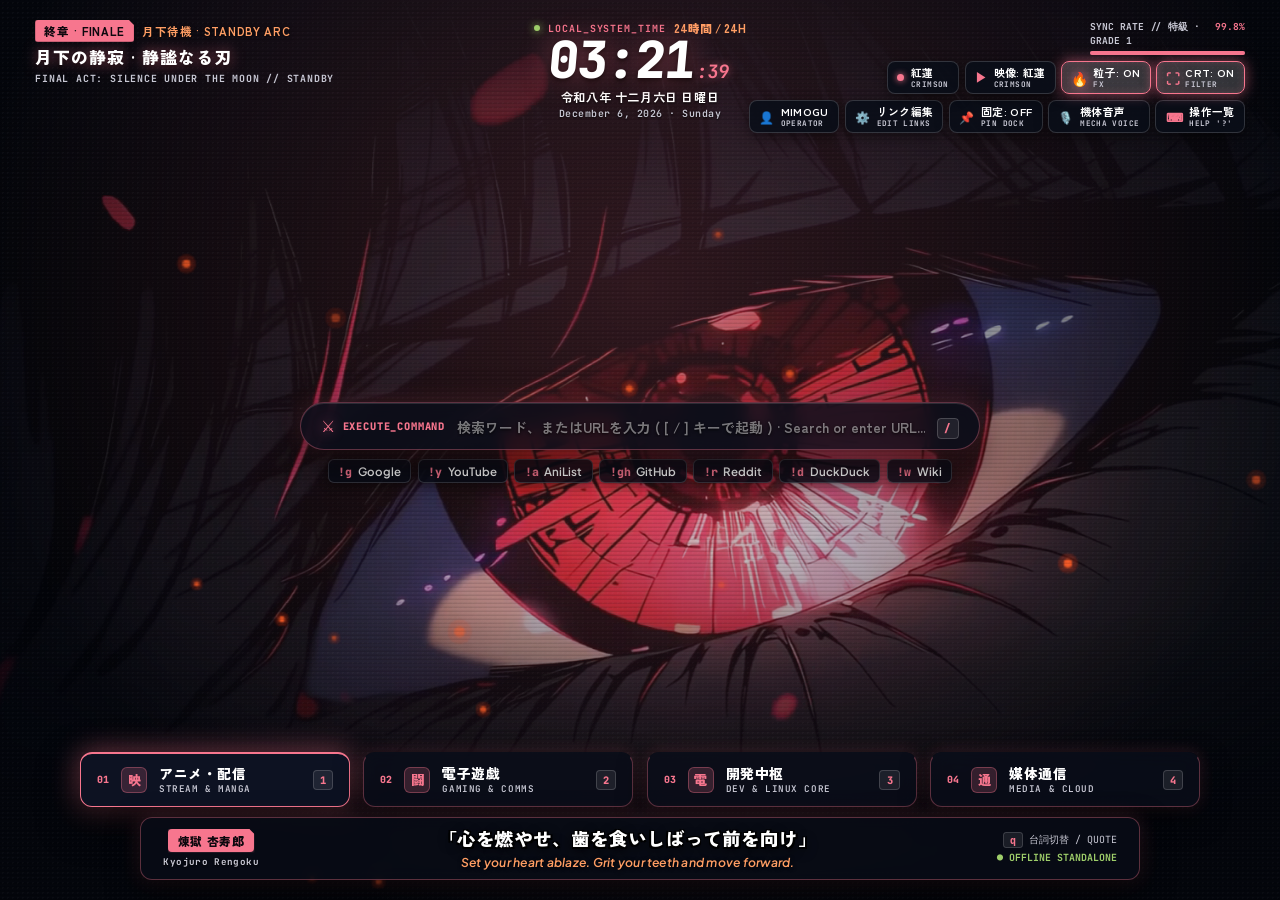
==== index.html @ 020bf92d "fixes and optimizations" ====
<!DOCTYPE html>
<html lang="ja">
<head>
  <meta charset="UTF-8" />
  <meta name="viewport" content="width=device-width, initial-scale=1.0" />
  <title>shinsekai</title>
  <meta name="description" content="新世界 · SHINSEKAI - Anime Cinematic OS Startup Page" />
  <link rel="icon" href="data:image/svg+xml,<svg xmlns='http://www.w3.org/2000/svg' viewBox='0 0 100 100'><text y='.9em' font-size='90'>⚔️</text></svg>" />
  <link rel="stylesheet" href="style.min.css?v=2.3" />
  <link rel="preconnect" href="https://fonts.googleapis.com">
  <link rel="preconnect" href="https://fonts.gstatic.com" crossorigin>
  <link rel="preconnect" href="https://www.google.com">
  <link rel="preconnect" href="https://icon.horse">
  <link rel="preload" as="style" href="https://fonts.googleapis.com/css2?family=JetBrains+Mono:wght@500;700&family=Plus+Jakarta+Sans:wght@600;800&family=Zen+Kaku+Gothic+New:wght@700;900&display=swap" onload="this.onload=null;this.rel='stylesheet'">
  <noscript><link rel="stylesheet" href="https://fonts.googleapis.com/css2?family=JetBrains+Mono:wght@500;700&family=Plus+Jakarta+Sans:wght@600;800&family=Zen+Kaku+Gothic+New:wght@700;900&display=swap"></noscript>
  <script src="theme-core.min.js?v=2.3"></script>
  <!-- Early Zero-Latency Theme & Profile Sync -->
  <script>
    (function() {
      try {
        document.title = 'shinsekai';
        var params = (typeof window !== 'undefined' && window.location) ? new URLSearchParams(window.location.search) : null;
        var t = (params && params.get('theme')) || localStorage.getItem('shinsekai-theme') || 'crimson';
        var s = (params && params.get('scene')) || localStorage.getItem('shinsekai-scene') || 'crimson';
        var tier = (params && params.get('tier')) || localStorage.getItem('shinsekai-tier') || 'mid';
        if (s === 'eyes' || s === 'rengoku' || s === 'sukuna') s = 'crimson';
        if (s === 'gojo') s = 'tokyonight';
        if (s === 'sasuke') s = 'catppuccin';
        document.documentElement.setAttribute('data-theme', t);
        document.documentElement.setAttribute('data-scene', s);
        document.documentElement.setAttribute('data-tier', tier);

        // Sync mobile browser chrome (address bar / task switcher) color to the active theme
        var THEME_BASE_COLORS = {
          tokyonight: '#0b0f19',
          crimson: '#0d080e',
          sakura: '#140d18',
          catppuccin: '#11111b',
          cyberpunk: '#040710',
          custom: '#080c14'
        };
        var metaThemeColor = document.querySelector('meta[name="theme-color"]');
        if (!metaThemeColor) {
          metaThemeColor = document.createElement('meta');
          metaThemeColor.setAttribute('name', 'theme-color');
          document.head.appendChild(metaThemeColor);
        }
        metaThemeColor.setAttribute('content', THEME_BASE_COLORS[t] || THEME_BASE_COLORS.crimson);

        if (t === 'custom' && window.SHINSEKAI_deriveThemeVars) {
          var c = (params && (params.get('color') || params.get('hex'))) || localStorage.getItem('shinsekai-custom-theme-color') || '#a6e3a1';
          var v = window.SHINSEKAI_deriveThemeVars(c);
          metaThemeColor.setAttribute('content', v.themeBase);
          var root = document.documentElement;
          root.style.setProperty('--theme-base', v.themeBase, 'important');
          root.style.setProperty('--accent', v.accent, 'important');
          root.style.setProperty('--accent-glow', v.accentGlow, 'important');
          root.style.setProperty('--accent-soft', v.accentSoft, 'important');
          root.style.setProperty('--accent-alt', v.accentAlt, 'important');
          root.style.setProperty('--accent-cyan', v.accentCyan, 'important');
          root.style.setProperty('--glass-bg', v.glassBg, 'important');
          root.style.setProperty('--glass-border', v.glassBorder, 'important');
          root.style.setProperty('--glass-border-hover', v.glassBorderHover, 'important');
          root.style.setProperty('--particle-color', v.particleColor, 'important');
          root.style.setProperty('--text-main', v.textMain, 'important');
          root.style.setProperty('--text-bright', v.textBright, 'important');
          root.style.setProperty('--text-muted', v.textMuted, 'important');

          var earlyStyle = document.createElement('style');
          earlyStyle.id = 'shinsekai-custom-theme-vars';
          earlyStyle.textContent = ':root[data-theme="custom"],html[data-theme="custom"],body[data-theme="custom"],[data-theme="custom"]{' +
            '--theme-base:' + v.themeBase + ' !important;' +
            '--accent:' + v.accent + ' !important;' +
            '--accent-glow:' + v.accentGlow + ' !important;' +
            '--accent-soft:' + v.accentSoft + ' !important;' +
            '--accent-alt:' + v.accentAlt + ' !important;' +
            '--accent-cyan:' + v.accentCyan + ' !important;' +
            '--glass-bg:' + v.glassBg + ' !important;' +
            '--glass-border:' + v.glassBorder + ' !important;' +
            '--glass-border-hover:' + v.glassBorderHover + ' !important;' +
            '--particle-color:' + v.particleColor + ' !important;' +
            '--text-main:' + v.textMain + ' !important;' +
            '--text-bright:' + v.textBright + ' !important;' +
            '--text-muted:' + v.textMuted + ' !important;' +
          '}';
          document.head.appendChild(earlyStyle);
        }

        document.addEventListener('DOMContentLoaded', function() {
          if (document.body) {
            document.body.setAttribute('data-theme', t);
            document.body.setAttribute('data-scene', s);
            document.body.setAttribute('data-tier', tier);
          }
        });

        // Early Operator Name Sync
        var u = (params && (params.get('user') || params.get('operator'))) || localStorage.getItem('shinsekai-operator-name') || 'MIMOGU';
        var h = localStorage.getItem('shinsekai-operator-honorific');
        if (h === null) h = '-SAMA';
        var formatted = (h && h !== 'none') ? (h.startsWith('-') || h.startsWith(' ') || h.startsWith('・') ? (u + h) : (u + '-' + h)) : u;
        window.__SHINSEKAI_OPERATOR__ = { name: u, honorific: h, formatted: formatted };
      } catch(e) {}
    })();
  </script>
</head>
<body class="booting" data-grain="on">

  <!-- 0. ANIME MECHA SYSTEM BOOT LOADER -->
  <div class="mecha-boot-overlay" id="boot-overlay" aria-hidden="true">
    <div class="boot-matrix-grid"></div>
    <div class="boot-scanner-laser"></div>
    <div class="boot-terminal-card">
      <div class="boot-card-header">
        <span class="boot-pill" id="boot-pill">SHINSEKAI_OS // SYSTEM_BOOT</span>
        <span class="boot-code">SYS.AUTH.OK</span>
      </div>
      <div class="boot-title-row">
        <span class="boot-kanji" id="boot-kanji">新世界 · 領域展開</span>
        <span class="boot-sub" id="boot-sub">SYNCHRONIZING QUANTUM COGNITIVE CORE</span>
      </div>
      <div class="boot-progress-deck">
        <div class="boot-bar-track">
          <div class="boot-bar-fill" id="boot-progress-bar"></div>
        </div>
        <div class="boot-meta-row">
          <span class="boot-log-text" id="boot-log">INIT_CORE: MIMOGU-SAMA AUTHENTICATED</span>
          <script>
            try {
              if (window.__SHINSEKAI_OPERATOR__ && window.__SHINSEKAI_OPERATOR__.formatted) {
                document.getElementById('boot-log').textContent = 'INIT_CORE: ' + window.__SHINSEKAI_OPERATOR__.formatted + ' AUTHENTICATED';
              }
            } catch(e) {}
          </script>
          <span class="boot-pct" id="boot-pct">0%</span>
        </div>
      </div>
    </div>
  </div>

  <!-- MECHA FEMALE ANDROID VOICE WELCOME ASSET -->
  <audio id="welcome-voice" src="assets/audio/welcome.mp3" preload="none"></audio>

  <!-- 1. CINEMATIC BACKGROUND LAYER (Live Video Loops & Static Artworks) -->
  <div class="video-stage">
    <video
      id="bg-video"
      class="bg-video"
      autoplay
      loop
      muted
      playsinline
      preload="metadata">
      <source id="video-source" type="video/mp4" />
    </video>
    <img
      id="bg-static"
      class="bg-static"
      alt="Static Wallpaper Backdrop"
      decoding="async"
      loading="eager"
    />
    <!-- Resolve the correct scene & wallpaper mode immediately on parse, before script.js runs -->
    <script>
    (function() {
      try {
        var validScenes = { crimson: 1, tokyonight: 1, sakura: 1, catppuccin: 1, cyberpunk: 1 };
        var stored = null, storedUltra = null, storedMode = null;
        try {
          stored = localStorage.getItem('shinsekai-scene');
          storedUltra = localStorage.getItem('shinsekai-ultra');
          storedMode = localStorage.getItem('shinsekai-wallpaper-mode');
        } catch (e) {}
        var params = new URLSearchParams(location.search);
        var scene = params.get('scene') || stored || 'crimson';
        var isUltra = (params && (params.get('ultra') === '1' || params.get('hd') === '1')) || (storedUltra === 'true');
        var mode = params.get('mode') || storedMode || 'live';
        // Resolve aliases used by the main engine
        var aliases = { eyes: 'crimson', gojo: 'tokyonight', sasuke: 'catppuccin', rengoku: 'crimson', sukuna: 'crimson' };
        scene = aliases[scene] || scene;
        if (mode === 'static') {
          document.body.setAttribute('data-wallpaper-mode', 'static');
          var customUrl = null, customThumb = null;
          try {
            customUrl = localStorage.getItem('shinsekai-custom-wallpaper-url');
            customThumb = localStorage.getItem('shinsekai-custom-wallpaper-thumb');
          } catch(e) {}
          var staticSrc = customUrl || customThumb || ('assets/previews/' + (validScenes[scene] ? scene : 'crimson') + '.png');
          var staticEl = document.getElementById('bg-static');
          if (staticEl) staticEl.src = staticSrc;
        } else if (validScenes[scene]) {
          document.body.setAttribute('data-wallpaper-mode', 'live');
          var basePath = isUltra ? 'assets/animated/' : 'assets/animated/720p/';
          document.getElementById('video-source').src = basePath + scene + '.mp4';
        }
        var storedParticles = null;
        try { storedParticles = localStorage.getItem('shinsekai-particles'); } catch(e) {}
        var partParam = params.get('particles');
        if (partParam === '0' || partParam === 'off' || partParam === 'false' || storedParticles === 'off') {
          document.body.setAttribute('data-particles', 'off');
        } else {
          document.body.setAttribute('data-particles', 'on');
        }
      } catch (e) {}
    })();
    </script>
    <div class="video-scrim"></div>
  </div>

  <!-- 2. ATMOSPHERIC PARTICLE CANVAS (Sakura Petals / Flame Embers / Electric Sparks) -->
  <canvas id="ambient-canvas" class="ambient-canvas"></canvas>

  <!-- 3. RETRO ANIME CRT SCANLINES & FILM GRAIN (Toggleable) -->
  <div class="crt-overlay" aria-hidden="true"></div>
  <div class="grain-overlay" aria-hidden="true"></div>

  <!-- 4. ANIME CINEMATIC VIEWPORT -->
  <div class="cinema-viewport">

    <!-- 4.1. TOP BAR: Anime Episode Card & Temporal Header -->
    <header class="anime-header">
      
      <!-- Left: Episode Title Card -->
      <div class="episode-titlecard">
        <div class="episode-stamp">
          <span class="ep-num" id="ep-tag">第廿四話 · EP.24</span>
          <span class="ep-arc" id="ep-arc">特別篇 · 領域決闘 · SPECIAL ARC</span>
        </div>
        <div class="ep-headings">
          <h1 class="ep-kanji-title" id="ep-title">黎明の咆哮 · 魂の境界</h1>
          <span class="ep-roman-sub" id="ep-sub">ACT XXIV: BORDER OF SOULS // SPECIAL GRADE</span>
        </div>
      </div>

      <!-- Center: High-Contrast Skewed Anime Chronometer (Click or press 'c' to toggle 24h / 12h) -->
      <div class="chronometer-box" id="chronometer-box" title="時間表示切替 (24h / 12h) / Click or press 'c' to toggle 24h / 12h">
        <div class="chrono-tag">
          <span class="pulse-core"></span>
          <span class="chrono-label">LOCAL_SYSTEM_TIME</span>
          <span class="chrono-ampm" id="chrono-ampm">24時間 / 24H</span>
        </div>
        <div class="chrono-digits">
          <span class="time-main" id="clock-main">00:00</span>
          <span class="time-sec" id="clock-sec">:00</span>
        </div>
        <div class="chrono-era-box">
          <div class="chrono-era" id="clock-era">令和八年 九月十五日 火曜日</div>
          <div class="chrono-era-en" id="clock-era-en">September 15, 2026 · Tuesday</div>
        </div>
      </div>

      <!-- Right: Mission HUD & Cyber Controls -->
      <div class="hud-controls-deck">
        
        <!-- Live Sync / Combat Power Meter -->
        <div class="combat-gauge-card">
          <div class="gauge-meta">
            <span class="gauge-label">SYNC RATE // 特級 · GRADE 1</span>
            <span class="gauge-val" id="sync-val">99.8%</span>
          </div>
          <div class="gauge-track">
            <div class="gauge-fill" id="gauge-fill"></div>
          </div>
        </div>

        <!-- System Quick Toolbar Deck -->
        <div class="quick-tools-deck">

          <!-- Tier 1: Visual & Environment Controls -->
          <div class="quick-tools-row tools-tier-visual">

            <!-- Theme Faction Dropdown -->
            <div class="dropdown-wrapper">
              <button class="tool-pill" id="theme-btn" title="テーマ・陣営切替 / Switch Theme (Hotkey: 't')">
                <span class="tool-dot" id="theme-color-dot" style="background: #f7768e;"></span>
                <div class="tool-label-stack">
                  <span class="tool-label-main" id="theme-label">紅蓮</span>
                  <span class="tool-label-sub" id="theme-label-sub">Crimson</span>
                </div>
              </button>
              <div class="anime-popover" id="theme-popover" role="dialog" aria-label="テーマ色彩調律 / Theme Spectrum Matrix">
                <!-- Theme Popover Header Bar -->
                <div class="pop-header-title-bar">
                  <span class="pop-header-tag">陣営色彩 // THEME FACTION</span>
                  <span class="pop-header-mode-status" id="theme-header-badge">OPTIMAL</span>
                </div>

                <!-- 5 Core Anime Factions -->
                <div class="pop-theme-list" role="group" aria-label="陣営プリセットテーマ / Preset Themes">
                  <button type="button" class="pop-item active" data-theme="crimson">
                    <span class="pop-dot" style="background: #f7768e;"></span>
                    <span class="pop-name">紅蓮 · 煉獄炎獄</span>
                    <span class="pop-rom">Crimson Flame</span>
                  </button>
                  <button type="button" class="pop-item" data-theme="tokyonight">
                    <span class="pop-dot" style="background: #7aa2f7;"></span>
                    <span class="pop-name">東京夜 · 無量空処</span>
                    <span class="pop-rom">TokyoNight</span>
                  </button>
                  <button type="button" class="pop-item" data-theme="sakura">
                    <span class="pop-dot" style="background: #f4b8e4;"></span>
                    <span class="pop-name">桜吹雪 · 侍刀一閃</span>
                    <span class="pop-rom">Sakura Ronin</span>
                  </button>
                  <button type="button" class="pop-item" data-theme="catppuccin">
                    <span class="pop-dot" style="background: #cba6f7;"></span>
                    <span class="pop-name">終末谷 · 宿命螺旋</span>
                    <span class="pop-rom">Catppuccin</span>
                  </button>
                  <button type="button" class="pop-item" data-theme="cyberpunk">
                    <span class="pop-dot" style="background: #00f0ff;"></span>
                    <span class="pop-name">電脳都市 · 超限界</span>
                    <span class="pop-rom">Cyberpunk Neon</span>
                  </button>
                </div>

                <!-- Custom Spectrum / Resonance Matrix -->
                <div class="theme-custom-divider" aria-hidden="true"></div>
                <div class="spectrum-deck" id="spectrum-tuner">
                  <!-- Spectrum Header Card / Switcher -->
                  <div class="spectrum-deck-header pop-item-custom" id="custom-theme-item" data-theme="custom" role="button" tabindex="0" title="カスタム調色を有効化 / Activate Custom Spectrum">
                    <span class="pop-dot spectrum-beacon" id="custom-theme-dot" style="background: #a6e3a1;"></span>
                    <div class="spectrum-header-text">
                      <div class="spectrum-title-line">
                        <span class="pop-name">調色中枢 · 霊力波</span>
                        <span class="spectrum-status-tag" id="spectrum-status-tag">STANDBY</span>
                      </div>
                      <span class="pop-rom spectrum-status-rom" id="spectrum-status-rom">RESONANCE MATRIX</span>
                    </div>
                    <div class="spectrum-hex-chip" id="spectrum-hex-chip" title="現在の色彩周波数 / Current Color">
                      <span class="spectrum-hex-prefix">#</span><span id="custom-theme-hex">A6E3A1</span>
                    </div>
                  </div>

                  <!-- Chakra Cores (10 Iconic Anime Resonance Swatches) -->
                  <div class="spectrum-block">
                    <div class="spectrum-sub-header">
                      <span class="spectrum-sub-title">霊力結晶 · CHAKRA CORES</span>
                      <span class="spectrum-core-label" id="spectrum-core-label">カスタム周波数</span>
                    </div>
                    <div class="spectrum-crystals-grid" id="spectrum-crystals-grid" role="group" aria-label="アニメ霊力結晶カラー / Anime Color Presets">
                      <button type="button" class="chakra-crystal" data-color="#fbbf24" data-key="thunder" data-kanji="雷光・神速" data-rom="Amber Gold" title="雷光・神速 (Amber Gold)" aria-label="雷光・神速 Amber Gold (#fbbf24)" style="--crystal-c: #fbbf24;"></button>
                      <button type="button" class="chakra-crystal" data-color="#10b981" data-key="wind" data-kanji="風神・翠緑" data-rom="Emerald Green" title="風神・翠緑 (Emerald Green)" aria-label="風神・翠緑 Emerald Green (#10b981)" style="--crystal-c: #10b981;"></button>
                      <button type="button" class="chakra-crystal" data-color="#06b6d4" data-key="water" data-kanji="碧羅・蒼波" data-rom="Ocean Cyan" title="碧羅・蒼波 (Ocean Cyan)" aria-label="碧羅・蒼波 Ocean Cyan (#06b6d4)" style="--crystal-c: #06b6d4;"></button>
                      <button type="button" class="chakra-crystal" data-color="#c084fc" data-key="void" data-kanji="虚式・紫電" data-rom="Lavender Purple" title="虚式・紫電 (Lavender Purple)" aria-label="虚式・紫電 Lavender Purple (#c084fc)" style="--crystal-c: #c084fc;"></button>
                      <button type="button" class="chakra-crystal" data-color="#ff3366" data-key="eva" data-kanji="真紅・終焉" data-rom="Crimson Red" title="真紅・終焉 (Crimson Red)" aria-label="真紅・終焉 Crimson Red (#ff3366)" style="--crystal-c: #ff3366;"></button>
                      <button type="button" class="chakra-crystal" data-color="#f43f5e" data-key="sakura" data-kanji="幽玄・紅桜" data-rom="Rose Pink" title="幽玄・紅桜 (Rose Pink)" aria-label="幽玄・紅桜 Rose Pink (#f43f5e)" style="--crystal-c: #f43f5e;"></button>
                      <button type="button" class="chakra-crystal" data-color="#fb923c" data-key="flame" data-kanji="日輪・業火" data-rom="Sunset Orange" title="日輪・業火 (Sunset Orange)" aria-label="日輪・業火 Sunset Orange (#fb923c)" style="--crystal-c: #fb923c;"></button>
                      <button type="button" class="chakra-crystal" data-color="#38bdf8" data-key="glacial" data-kanji="氷華・零度" data-rom="Sky Blue" title="氷華・零度 (Sky Blue)" aria-label="氷華・零度 Sky Blue (#38bdf8)" style="--crystal-c: #38bdf8;"></button>
                      <button type="button" class="chakra-crystal" data-color="#d946ef" data-key="venom" data-kanji="毒蝶・幻紫" data-rom="Magenta Purple" title="毒蝶・幻紫 (Magenta Purple)" aria-label="毒蝶・幻紫 Magenta Purple (#d946ef)" style="--crystal-c: #d946ef;"></button>
                      <button type="button" class="chakra-crystal" data-color="#e2e8f0" data-key="starlight" data-kanji="星骸・白金" data-rom="Platinum White" title="星骸・白金 (Platinum White)" aria-label="星骸・白金 Platinum White (#e2e8f0)" style="--crystal-c: #e2e8f0;"></button>
                    </div>
                  </div>

                  <!-- In-DOM Saturation & Value Matrix Pad -->
                  <div class="spectrum-block spectrum-sat-block">
                    <div class="spectrum-sub-header">
                      <span class="spectrum-sub-title">彩度・明度 · SATURATION &amp; VALUE</span>
                      <span class="spectrum-sat-val-badge" id="spectrum-sv-badge">S:30% V:89%</span>
                    </div>
                    <div class="spectrum-sat-pad" id="spectrum-sat-pad" role="region" aria-label="彩度明度マトリクス / Saturation and Value Matrix">
                      <div class="spectrum-sat-white"></div>
                      <div class="spectrum-sat-black"></div>
                      <div class="spectrum-sat-cursor" id="spectrum-sat-cursor"></div>
                    </div>
                  </div>

                  <!-- Mecha Frequency Hue Resonator -->
                  <div class="spectrum-block">
                    <div class="spectrum-sub-header">
                      <span class="spectrum-sub-title">周波数調律 · HUE RESONATOR</span>
                      <span class="spectrum-hue-badge" id="spectrum-hue-badge">120° FREQ</span>
                    </div>
                    <div class="spectrum-slider-wrapper">
                      <input type="range" min="0" max="360" value="120" class="spectrum-hue-slider" id="spectrum-hue-slider" aria-label="色彩周波数スライダー / Hue Resonator" />
                    </div>
                  </div>

                  <!-- Terminal Coordinate Input & Palette Eyedropper -->
                  <div class="spectrum-block spectrum-input-block">
                    <div class="spectrum-input-wrapper">
                      <span class="spectrum-input-prefix">#</span>
                      <input type="text" id="spectrum-hex-text-input" class="spectrum-hex-input" maxlength="6" placeholder="A6E3A1" spellcheck="false" autocomplete="off" aria-label="色彩HEXコード入力 / Hex Color Code" />
                      <button type="button" class="spectrum-sync-btn" id="spectrum-sync-btn" title="色彩周波数を適用 (Enter)">同期</button>
                    </div>
                    <button type="button" class="spectrum-eyedropper-btn" id="spectrum-eyedropper-btn" title="画面から色を取得 (OSスポイト) / Screen Eyedropper">
                      <span class="color-picker-icon">⌖</span>
                    </button>
                    <input type="color" id="custom-theme-color-input" value="#a6e3a1" class="custom-color-input-hidden" tabindex="-1" aria-hidden="true" />
                  </div>

                  <!-- RGB Numeric Channel Inputs -->
                  <div class="spectrum-block spectrum-rgb-block">
                    <div class="spectrum-rgb-wrapper">
                      <div class="spectrum-rgb-field">
                        <span class="spectrum-rgb-label">R</span>
                        <input type="number" id="spectrum-rgb-r" class="spectrum-rgb-input" min="0" max="255" value="166" aria-label="Red channel (0-255)" />
                      </div>
                      <div class="spectrum-rgb-field">
                        <span class="spectrum-rgb-label">G</span>
                        <input type="number" id="spectrum-rgb-g" class="spectrum-rgb-input" min="0" max="255" value="227" aria-label="Green channel (0-255)" />
                      </div>
                      <div class="spectrum-rgb-field">
                        <span class="spectrum-rgb-label">B</span>
                        <input type="number" id="spectrum-rgb-b" class="spectrum-rgb-input" min="0" max="255" value="161" aria-label="Blue channel (0-255)" />
                      </div>
                    </div>
                  </div>
                </div>
              </div>
            </div>

            <!-- Wallpaper Scene Dropdown (Live Video & Static Wallpapers) -->
            <div class="dropdown-wrapper">
              <button class="tool-pill" id="scene-btn" title="壁紙切替 / Switch Wallpaper (Hotkey: 's' / 'w')">
                <span class="tool-icon" id="scene-tool-icon">▶</span>
                <div class="tool-label-stack">
                  <span class="tool-label-main" id="scene-label">映像: 紅蓮</span>
                  <span class="tool-label-sub" id="scene-label-sub">Wallpaper</span>
                </div>
              </button>
              <div class="anime-popover" id="scene-popover">
                <!-- Popover Header Bar -->
                <div class="pop-header-title-bar">
                  <div class="pop-header-tag">SYS // WALLPAPER ARCHIVE</div>
                  <button type="button" class="pop-ultra-toggle" id="ultra-toggle-btn" title="解像度切替: 720p (軽量標準) / 1080p (最高画質 Ultra HD)">
                    <span class="ultra-dot"></span>
                    <span class="ultra-label" id="ultra-btn-label">720p</span>
                  </button>
                  <span class="pop-header-mode-status" id="pop-header-mode-status">LIVE VIDEO</span>
                </div>

                <!-- Segmented Control Bar: Presets (Live | Static) || Custom -->
                <div class="wallpaper-mode-switch" id="wallpaper-mode-switch" role="tablist" aria-label="Wallpaper categories">
                  <div class="mode-switch-group presets-group">
                    <button type="button" class="mode-tab active" data-category="live" id="mode-tab-live" role="tab" aria-selected="true" title="動的映像プリセット (Live Loops)">
                      <span class="mode-tab-icon">▶</span>
                      <span class="mode-tab-label">動的</span>
                      <span class="mode-tab-tag">LIVE</span>
                    </button>
                    <div class="mode-tab-divider" aria-hidden="true"></div>
                    <button type="button" class="mode-tab" data-category="static" id="mode-tab-static" role="tab" aria-selected="false" title="静止画アートプリセット (Static Artworks)">
                      <span class="mode-tab-icon">🖼</span>
                      <span class="mode-tab-label">静止画</span>
                      <span class="mode-tab-tag">STATIC</span>
                    </button>
                  </div>
                  <div class="mode-group-divider" aria-hidden="true"></div>
                  <div class="mode-switch-group custom-group">
                    <button type="button" class="mode-tab mode-tab-custom" data-category="custom" id="mode-tab-custom" role="tab" aria-selected="false" title="ユーザーカスタムライブラリ (Custom Library)">
                      <span class="mode-tab-icon">📁</span>
                      <span class="mode-tab-label">カスタム</span>
                      <span class="mode-tab-tag" id="custom-pill-count">0</span>
                    </button>
                  </div>
                </div>

                <!-- Category 1: Live Video Scenes (Presets) -->
                <div class="wallpaper-category-panel" id="panel-live">
                  <div class="pop-section-hdr">
                    <span class="pop-section-title">既定動的映像 · SYSTEM LIVE LOOPS</span>
                    <span class="pop-section-count" id="live-count-badge">5</span>
                  </div>
                  <button type="button" class="pop-restore-banner" id="restore-live-btn" style="display: none;" title="削除された初期動画を復元 / Restore Deleted Default Videos">
                    <span class="pop-restore-icon">↺</span>
                    <span>削除された初期動画を復元 / Restore Defaults</span>
                  </button>
                  <div class="wallpaper-list" id="list-live"></div>
                </div>

                <!-- Category 2: Static Artworks (Presets) -->
                <div class="wallpaper-category-panel" id="panel-static" style="display: none;">
                  <div class="pop-section-hdr">
                    <span class="pop-section-title">既定静止画 · SYSTEM STATIC ARTWORKS</span>
                    <span class="pop-section-count" id="static-count-badge">5</span>
                  </div>
                  <button type="button" class="pop-restore-banner" id="restore-static-btn" style="display: none;" title="削除された初期静止画を復元 / Restore Deleted Default Wallpapers">
                    <span class="pop-restore-icon">↺</span>
                    <span>削除された初期静止画を復元 / Restore Defaults</span>
                  </button>
                  <div class="wallpaper-list" id="list-static"></div>
                </div>

                <!-- Category 3: Custom Wallpapers (Uploaded Files & Web URLs) -->
                <div class="wallpaper-category-panel" id="panel-custom" style="display: none;">
                  <!-- Custom Quick Actions Bar -->
                  <div class="wallpaper-action-row" id="wallpaper-action-row">
                    <button type="button" class="pop-action-btn primary" id="upload-wallpaper-btn" title="動画・画像を追加 (Upload files)">
                      <span class="pop-action-icon">＋</span>
                      <span>ファイル追加</span>
                      <span class="pop-action-hint">MP4 · PNG · JPG · GIF</span>
                    </button>
                    <button type="button" class="pop-action-btn" id="url-wallpaper-btn" title="オンラインURLを追加 (Add Web URL)">
                      <span class="pop-action-icon">🔗</span>
                      <span>Web URL</span>
                    </button>
                    <button type="button" class="pop-action-btn pop-restore-btn" id="restore-defaults-btn" title="初期壁紙を復元 (Restore Default Wallpapers)" style="display: none;">
                      <span class="pop-action-icon">↺</span>
                      <span>初期復元</span>
                    </button>
                    <input type="file" id="wallpaper-file-input" accept="image/*,video/mp4,video/webm" multiple style="display: none;" />
                  </div>

                  <!-- Upload Limits & Formats Info Note -->
                  <div class="pop-upload-info-note">
                    <span class="note-icon">ℹ</span>
                    <span>最大35MB/ファイル · 動画 (MP4/WebM) · 静止画 (PNG/JPG/WebP/GIF) · IndexedDB保存</span>
                  </div>

                  <!-- Empty State Message -->
                  <div class="pop-empty-msg" id="custom-empty-msg" style="display: none;">
                    <div class="empty-icon" style="font-size: 1.4rem; margin-bottom: 4px;">📁</div>
                    <div class="empty-title" style="font-weight: 700; color: #ffffff;">カスタム壁紙がありません</div>
                    <div class="empty-desc" style="opacity: 0.6; font-size: 0.65rem; margin-top: 2px;">「＋ ファイル追加」から複数動画や画像を追加できます</div>
                  </div>

                  <!-- Subsection A: Custom Live Videos (Separated from Static!) -->
                  <div class="custom-subsection" id="custom-sub-live">
                    <div class="pop-section-hdr">
                      <span class="pop-section-title"><span class="hdr-icon">▶</span> カスタム動的映像 · CUSTOM VIDEOS</span>
                      <span class="pop-section-count" id="custom-live-count">0</span>
                    </div>
                    <div class="wallpaper-list" id="list-custom-live"></div>
                  </div>

                  <!-- Subsection B: Custom Static Images (Separated from Live!) -->
                  <div class="custom-subsection" id="custom-sub-static">
                    <div class="pop-section-hdr">
                      <span class="pop-section-title"><span class="hdr-icon">🖼</span> カスタム静止画 · CUSTOM IMAGES</span>
                      <span class="pop-section-count" id="custom-static-count">0</span>
                    </div>
                    <div class="wallpaper-list" id="list-custom-static"></div>
                  </div>

                  <!-- Subsection C: Custom Web URLs -->
                  <div class="custom-subsection" id="custom-sub-web">
                    <div class="pop-section-hdr">
                      <span class="pop-section-title"><span class="hdr-icon">🔗</span> オンラインリンク · WEB URLS</span>
                      <span class="pop-section-count" id="custom-web-count">0</span>
                    </div>
                    <div class="wallpaper-list" id="list-custom-web"></div>
                  </div>
                </div>
              </div>
            </div>

            <!-- Atmospheric Particles Toggle (Sakura / Embers / Sparks / Rain) -->
            <button class="tool-pill active" id="particles-toggle-btn" title="浮遊粒子・桜吹雪切替 / Atmospheric Particles (Hotkey: 'b')">
              <span class="tool-icon" id="particles-status-icon">🌸</span>
              <div class="tool-label-stack">
                <span class="tool-label-main" id="particles-status-text">粒子: ON</span>
                <span class="tool-label-sub">FX</span>
              </div>
            </button>

            <!-- Film Grain / CRT Effect Toggle -->
            <button class="tool-pill" id="grain-toggle-btn" title="CRT走査線・フィルム粒子切替 / CRT Filter (Hotkey: 'g')">
              <span class="tool-icon">⛶</span>
              <div class="tool-label-stack">
                <span class="tool-label-main" id="grain-status-text">CRT: ON</span>
                <span class="tool-label-sub">Filter</span>
              </div>
            </button>

          </div>

          <!-- Tier 2: Operator & Station Hub -->
          <div class="quick-tools-row tools-tier-station">

            <!-- Operator Profile Pill -->
            <button class="tool-pill" id="operator-btn" title="操縦士・ユーザー識別設定 / Operator Profile (Hotkey: 'u')">
              <span class="tool-icon">👤</span>
              <div class="tool-label-stack">
                <span class="tool-label-main" id="operator-pill-name">MIMOGU</span>
                <span class="tool-label-sub">OPERATOR</span>
              </div>
            </button>

            <!-- Pinned Links Editor Modal Trigger -->
            <button class="tool-pill" id="edit-links-btn" title="ピン留めリンク編集 / Edit Links (Hotkey: 'e')">
              <span class="tool-icon">⚙️</span>
              <div class="tool-label-stack">
                <span class="tool-label-main">リンク編集</span>
                <span class="tool-label-sub">Edit Links</span>
              </div>
            </button>

            <!-- Pin Dock Mode Toggle -->
            <button class="tool-pill" id="pin-dock-btn" title="リンク展開固定切替 / Pin Dock (Hotkey: 'p')">
              <span class="tool-icon">📌</span>
              <div class="tool-label-stack">
                <span class="tool-label-main" id="pin-status-text">固定: OFF</span>
                <span class="tool-label-sub" id="pin-status-sub">Pin Dock</span>
              </div>
            </button>

            <!-- Android AI Voice Replay Button -->
            <button class="tool-pill" id="voice-btn" title="機体音声再生 / Replay Voice Greeting (Hotkey: 'v')">
              <span class="tool-icon">🎙️</span>
              <div class="tool-label-stack">
                <span class="tool-label-main">機体音声</span>
                <span class="tool-label-sub">Mecha Voice</span>
              </div>
            </button>

            <!-- Keyboard Shortcuts Matrix Trigger -->
            <button class="tool-pill" id="shortcuts-btn" title="操作一覧・ショートカット / Keybindings Matrix (Hotkey: '?')">
              <span class="tool-icon">⌨</span>
              <div class="tool-label-stack">
                <span class="tool-label-main">操作一覧</span>
                <span class="tool-label-sub">Help '?'</span>
              </div>
            </button>

          </div>

        </div>
      </div>

    </header>

    <!-- 4.2. CENTER SECTION: Anime Command Slash Search Bar -->
    <section class="search-stage command-console-box">
      <div class="search-capsule" id="search-capsule">
        <div class="capsule-prompt">
          <span class="sword-icon">⚔</span>
          <span class="prompt-text">EXECUTE_COMMAND</span>
        </div>
        <input
          type="text"
          id="command-input"
          class="command-input"
          placeholder="検索ワード、またはURLを入力 ( [ / ] キーで起動 ) · Search or enter URL..."
          autocomplete="off"
          spellcheck="false"
        />
        <div class="search-actions">
          <kbd class="key-tag">/</kbd>
        </div>
      </div>

      <!-- Quick Bang Tags -->
      <div class="bangs-container">
        <button class="bang-chip" data-bang="!g"><span class="b-key">!g</span> Google</button>
        <button class="bang-chip" data-bang="!y"><span class="b-key">!y</span> YouTube</button>
        <button class="bang-chip" data-bang="!a"><span class="b-key">!a</span> AniList</button>
        <button class="bang-chip" data-bang="!gh"><span class="b-key">!gh</span> GitHub</button>
        <button class="bang-chip" data-bang="!r"><span class="b-key">!r</span> Reddit</button>
        <button class="bang-chip" data-bang="!d"><span class="b-key">!d</span> DuckDuck</button>
        <button class="bang-chip" data-bang="!w"><span class="b-key">!w</span> Wiki</button>
      </div>
    </section>

    <!-- 4.3. DYNAMIC ANIME BLADE LAUNCHER (Drawer System) -->
    <nav class="blade-launcher-container" id="blade-launcher">

      <!-- Category Tab Blades (Dynamically Managed from links.js & Local Config) -->
      <div class="launcher-tabs-bar" id="launcher-tabs-bar"></div>

      <!-- Expandable Hologram Grid Drawer -->
      <div class="hologram-drawer" id="hologram-drawer"></div>
    </nav>

    <!-- 4.4. CINEMATIC ANIME SUBTITLE & DIALOGUE SYSTEM (Bottom Bar) -->
    <footer class="anime-subtitles-bar" id="subtitles-bar" title="クリックでセリフ切替 / Click to cycle quote (Hotkey: 'q')">
      <div class="sub-speaker-box">
        <span class="sub-speaker-badge" id="sub-speaker">煉獄 杏寿郎</span>
        <span class="sub-speaker-en" id="sub-speaker-en">Kyojuro Rengoku</span>
      </div>
      <div class="sub-dialogue-content">
        <p class="sub-jp-line" id="sub-jp">「心を燃やせ、歯を食いしばって前を向け」</p>
        <p class="sub-en-line" id="sub-en">Set your heart ablaze. Grit your teeth and move forward.</p>
      </div>
      <div class="sub-controls-hint">
        <span class="hint-cycle"><kbd>q</kbd> 台詞切替 / QUOTE</span>
        <span class="hint-offline">● OFFLINE STANDALONE</span>
      </div>
    </footer>
  </div>

  <!-- 5. ANIME LINK EDITOR MODAL -->
  <div class="link-editor-backdrop" id="link-editor-modal" aria-hidden="true">
    <div class="link-editor-dialog">
      
      <div class="editor-header">
        <div class="editor-header-left">
          <span class="editor-pill">SHINSEKAI_HUD // CONFIG_HUB</span>
          <h2 class="editor-title">ピン留めリンク編集 · 構成中枢 / Link Configuration Hub</h2>
        </div>
        <button class="editor-close-btn" id="editor-close-btn" title="閉じる (Esc)">✕</button>
      </div>

      <!-- Unified Configuration Nav Bar -->
      <div class="modal-nav-bar">
        <button type="button" class="modal-nav-btn" id="link-modal-nav-to-operator">
          <span class="nav-btn-icon">👤</span>
          <span class="nav-btn-text">操縦士設定 / OPERATOR IDENTITY</span>
        </button>
        <button type="button" class="modal-nav-btn active" id="link-modal-nav-to-links">
          <span class="nav-btn-icon">🔗</span>
          <span class="nav-btn-text">ピン留めリンク / PINNED LINKS</span>
        </button>
      </div>

      <!-- Category Tabs inside Modal -->
      <div class="editor-tabs-bar" id="editor-tabs-bar"></div>

      <!-- Current Links in Active Sector -->
      <div class="editor-links-container">
        <div class="editor-section-heading">登録済みリンク一覧 / CURRENT PINNED LINKS</div>
        <div class="editor-links-list" id="editor-links-list"></div>
      </div>

      <!-- Add / Edit Link Form -->
      <div class="editor-add-section">
        <input type="hidden" id="edit-link-index" value="-1" />
        <div class="editor-section-heading" id="editor-form-heading">＋ 新規リンク追加 / ADD NEW LINK</div>
        <div class="editor-form-grid">
          <div class="form-group span-title">
            <label>サイト名 / Title</label>
            <input type="text" id="add-link-title" placeholder="例: AniList" autocomplete="off" />
          </div>
          <div class="form-group span-url">
            <label>URL (https://...)</label>
            <input type="url" id="add-link-url" placeholder="https://..." autocomplete="off" />
          </div>
          <div class="form-group span-desc">
            <label>サブタイトル / Description</label>
            <input type="text" id="add-link-desc" placeholder="例: Anime Tracker & List" autocomplete="off" />
          </div>
          <div class="form-group span-seal">
            <label>封印 / Seal & Icon</label>
            <div class="seal-input-stack">
              <span class="seal-preview-box" id="seal-preview-box" title="アイコンプレビュー / Icon Preview">
                <img id="preview-favicon-img" class="tile-icon-img" src="" alt="" style="display:none;" />
                <span id="preview-seal-fallback" class="tile-seal-text">印</span>
              </span>
              <input type="text" id="add-link-seal" maxlength="2" placeholder="漢字" autocomplete="off" title="アイコン取得不可時の代替漢字 / Fallback seal Kanji" />
            </div>
          </div>
          <div class="form-group span-btn">
            <div class="editor-btn-group">
              <button type="button" class="editor-btn editor-btn-primary" id="add-link-btn">追加 / ADD</button>
              <button type="button" class="editor-btn editor-btn-ghost" id="cancel-edit-btn" style="display: none;">取消 / CANCEL</button>
            </div>
          </div>
        </div>
      </div>

      <!-- Editor Footer Actions -->
      <div class="editor-footer">
        <div class="editor-footer-left">
          <button class="editor-btn editor-btn-ghost" id="editor-export-btn" title="現在のリンク設定をJSONファイルで保存 / Save Current Links as JSON">⭳ 設定保存 / EXPORT</button>
          <button class="editor-btn editor-btn-ghost" id="editor-import-btn" title="JSONファイルからリンク設定を復元 / Restore Links from JSON">⭱ 設定読込 / IMPORT</button>
          <input type="file" id="editor-import-file" accept=".json" style="display: none;" />
          <button class="editor-btn editor-btn-danger" id="editor-reset-btn" title="初期設定リンクに戻す / Reset to Default Links">↺ 初期化 / RESET</button>
        </div>
        <div class="editor-footer-right">
          <button class="editor-btn editor-btn-accent" id="editor-done-btn">完了 / DONE</button>
        </div>
      </div>

    </div>
  </div>

  <!-- 6. ANIME OPERATOR & IDENTITY SETTINGS MODAL -->
  <div class="link-editor-backdrop operator-modal-backdrop" id="operator-modal" aria-hidden="true">
    <div class="link-editor-dialog operator-dialog">
      
      <div class="editor-header">
        <div class="editor-header-left">
          <span class="editor-pill">SHINSEKAI_HUD // OPERATOR_CONFIG</span>
          <h2 class="editor-title">操縦士識別設定 · Operator Identity & Name Hub</h2>
        </div>
        <button class="editor-close-btn" id="operator-close-btn" title="閉じる (Esc)">✕</button>
      </div>

      <!-- Unified Configuration Nav Bar -->
      <div class="modal-nav-bar">
        <button type="button" class="modal-nav-btn active" id="nav-to-operator-btn">
          <span class="nav-btn-icon">👤</span>
          <span class="nav-btn-text">操縦士設定 / OPERATOR IDENTITY</span>
        </button>
        <button type="button" class="modal-nav-btn" id="nav-to-links-btn">
          <span class="nav-btn-icon">🔗</span>
          <span class="nav-btn-text">ピン留めリンク / PINNED LINKS</span>
        </button>
      </div>

      <!-- Modal Body -->
      <div class="operator-modal-body">
        
        <!-- Left: Operator Credentials Form -->
        <div class="operator-form-card">
          <div class="editor-section-heading">操縦士プロファイル構成 / OPERATOR CREDENTIALS</div>
          
          <div class="form-group span-full">
            <label for="operator-name-input">操縦士名 / OPERATOR NAME</label>
            <div class="operator-input-wrap">
              <span class="operator-input-icon">⚔</span>
              <input
                type="text"
                id="operator-name-input"
                class="operator-name-field"
                placeholder="例: MIMOGU"
                maxlength="28"
                autocomplete="off"
                spellcheck="false"
              />
            </div>
            <span class="form-hint">システム起動認証、領域展開、HUDステータスに反映されます (Changes all "MIMOGU" references).</span>
          </div>

          <div class="form-group span-full" style="margin-top: 0.75rem;">
            <label>敬称・肩書 / HONORIFIC PROTOCOL</label>
            <div class="honorific-chips-row" id="honorific-chips">
              <button type="button" class="honorific-chip active" data-honorific="-SAMA">-SAMA (様)</button>
              <button type="button" class="honorific-chip" data-honorific="-SAN">-SAN (さん)</button>
              <button type="button" class="honorific-chip" data-honorific="-SENPAI">-SENPAI (先輩)</button>
              <button type="button" class="honorific-chip" data-honorific="-KUN">-KUN (君)</button>
              <button type="button" class="honorific-chip" data-honorific="none">敬称なし (NONE)</button>
              <button type="button" class="honorific-chip" data-honorific="custom">カスタム / CUSTOM</button>
            </div>
            <div class="custom-honorific-wrap" id="custom-honorific-wrap" style="display: none; margin-top: 0.5rem;">
              <input
                type="text"
                id="operator-custom-honorific"
                placeholder="例: -COMMANDER, 殿, 様"
                maxlength="16"
                autocomplete="off"
              />
            </div>
          </div>

          <!-- Performance Tier Selector & Re-detection -->
          <div class="operator-field-group" style="margin-top: 1.1rem;">
            <label class="operator-label">
              <span class="label-kanji">機体性能</span>
              <span class="label-en">HARDWARE PERFORMANCE TIER</span>
              <span class="current-tier-badge" id="current-tier-badge">HIGH</span>
            </label>
            <div class="tier-chips" id="tier-chips">
              <button type="button" class="tier-chip" data-tier="high" title="最高品質 (パーティクル30・フルブラー16px・グレイン有効)">
                <span class="chip-main">HIGH</span>
                <span class="chip-sub">30 FX · 16px Blur</span>
              </button>
              <button type="button" class="tier-chip" data-tier="mid" title="標準バランス (パーティクル18・ブラー8px・グレイン有効)">
                <span class="chip-main">MID</span>
                <span class="chip-sub">18 FX · 8px Blur</span>
              </button>
              <button type="button" class="tier-chip" data-tier="eco" title="省電力 (0% GPU・パーティクル無効・ブラー0px)">
                <span class="chip-main">ECO</span>
                <span class="chip-sub">0 FX · Low RAM</span>
              </button>
              <button type="button" class="tier-chip tier-chip-autodetect" id="tier-autodetect-btn" title="ハードウェアスペックから自動再判定 (Auto-Detect Hardware Specs)">
                <span class="chip-main">🔄 自動判定</span>
                <span class="chip-sub">AUTO-DETECT</span>
              </button>
            </div>
          </div>

          <div class="operator-quick-actions" style="margin-top: 1.25rem;">
            <button type="button" class="editor-btn editor-btn-accent" id="test-boot-btn" title="起動シーケンスを今すぐ再生して確認 / Play the Boot Sequence Now to Preview It">
              ▶ 起動シミュレーション / TEST BOOT
            </button>
          </div>
        </div>

        <!-- Right: Real-time Telemetry Preview Card -->
        <div class="operator-telemetry-card">
          <div class="editor-section-heading">起動テレメトリー・プレビュー / LIVE BOOT TELEMETRY</div>
          
          <div class="telemetry-terminal">
            <div class="telemetry-terminal-bar">
              <span class="telemetry-dot dot-red"></span>
              <span class="telemetry-dot dot-yellow"></span>
              <span class="telemetry-dot dot-green"></span>
              <span class="telemetry-title">SYS.CORE // DIAGNOSTIC_PREVIEW</span>
            </div>
            <div class="telemetry-screen">
              <div class="tele-line tele-faint">// SHINSEKAI COGNITIVE KERNEL REALTIME SYNC</div>
              <div class="tele-line">
                <span class="tele-tag">[INIT_01]</span>
                <span class="tele-text" id="preview-line-auth">INIT_CORE: MIMOGU-SAMA AUTHENTICATED</span>
              </div>
              <div class="tele-line">
                <span class="tele-tag">[BOOT_04]</span>
                <span class="tele-text" id="preview-line-step">MIMOGU-SAMA AUTHENTICATED // DEPLOYING INTERFACE...</span>
              </div>
              <div class="tele-line tele-highlight">
                <span class="tele-tag">[SUCCESS]</span>
                <span class="tele-text" id="preview-line-welcome">新世界 起動完了 // WELCOME MIMOGU-SAMA</span>
              </div>
              <div class="tele-line">
                <span class="tele-tag">[SYNC_LORE]</span>
                <span class="tele-text" id="preview-line-matrix">SYNCHRONIZING CRIMSON FLAME MATRIX // MIMOGU-SAMA</span>
              </div>
            </div>
          </div>
          <span class="form-hint" style="margin-top: 0.6rem; text-align: right;">※ 入力に応じてリアルタイムに更新されます (Live updating as you type)</span>
        </div>

      </div>

      <!-- Editor Footer Actions -->
      <div class="editor-footer">
        <div class="editor-footer-left">
          <button type="button" class="editor-btn editor-btn-danger" id="operator-reset-btn" title="初期値（MIMOGU-SAMA）に戻す / Reset to Default (MIMOGU-SAMA)">
            ↺ 初期化 / RESET DEFAULT
          </button>
          <span class="save-status-indicator" id="operator-save-status"></span>
        </div>
        <div class="editor-footer-right">
          <button type="button" class="editor-btn editor-btn-primary" id="operator-save-btn">
            💾 設定保存 / SAVE & APPLY
          </button>
          <button type="button" class="editor-btn editor-btn-ghost" id="operator-done-btn">
            ✕ 閉じる / CLOSE
          </button>
        </div>
      </div>

    </div>
  </div>

  <!-- 7. KEYBOARD SHORTCUTS CHEAT SHEET HUD MODAL -->
  <div class="link-editor-backdrop" id="shortcuts-modal" aria-hidden="true">
    <div class="link-editor-dialog shortcuts-dialog">
      <div class="editor-header">
        <div class="editor-header-left">
          <span class="editor-pill">SHINSEKAI_HUD // COMMAND_MATRIX</span>
          <h2 class="editor-title">操作一覧 · Mecha Cockpit Keybindings</h2>
        </div>
        <button class="editor-close-btn" id="shortcuts-close-btn" title="閉じる (Esc)">✕</button>
      </div>
      <div class="shortcuts-modal-body" style="padding: 1rem 1.4rem; max-height: 72vh; overflow-y: auto;">
        <table class="shortcuts-table">
          <tbody>
            <tr>
              <td style="width: 25%;"><span class="shortcut-kbd">/</span></td>
              <td>
                <div class="shortcut-action">Katana Console</div>
                <div class="shortcut-desc">検索バーに即座にフォーカス / Focus search console</div>
              </td>
            </tr>
            <tr>
              <td><span class="shortcut-kbd">t</span></td>
              <td>
                <div class="shortcut-action">Cycle Faction</div>
                <div class="shortcut-desc">アニメ陣営テーマ切替 / Rotate theme factions</div>
              </td>
            </tr>
            <tr>
              <td><span class="shortcut-kbd">s</span> / <span class="shortcut-kbd">w</span></td>
              <td>
                <div class="shortcut-action">Cycle Wallpaper</div>
                <div class="shortcut-desc">背景壁紙切替（動画 / 静止画） / Switch wallpaper (Live / Static)</div>
              </td>
            </tr>
            <tr>
              <td><span class="shortcut-kbd">u</span> / <span class="shortcut-kbd">o</span></td>
              <td>
                <div class="shortcut-action">Operator Profile</div>
                <div class="shortcut-desc">操縦士識別・敬称設定 / Pilot callsign & honorific hub</div>
              </td>
            </tr>
            <tr>
              <td><span class="shortcut-kbd">e</span></td>
              <td>
                <div class="shortcut-action">Link Matrix Editor</div>
                <div class="shortcut-desc">ピン留めリンク編集・入出力 / Bookmark configuration hub</div>
              </td>
            </tr>
            <tr>
              <td><span class="shortcut-kbd">g</span></td>
              <td>
                <div class="shortcut-action">CRT Scanlines</div>
                <div class="shortcut-desc">CRT走査線・フィルムグレイン切替 / CRT scanline toggle</div>
              </td>
            </tr>
            <tr>
              <td><span class="shortcut-kbd">b</span> / <span class="shortcut-kbd">a</span></td>
              <td>
                <div class="shortcut-action">Atmospheric Particles</div>
                <div class="shortcut-desc">浮遊粒子・桜吹雪・火の粉切替 / Particle FX toggle</div>
              </td>
            </tr>
            <tr>
              <td><span class="shortcut-kbd">c</span></td>
              <td>
                <div class="shortcut-action">Clock Format</div>
                <div class="shortcut-desc">12時間(AM/PM)・24時間軍事表記切替 / Chronometer format</div>
              </td>
            </tr>
            <tr>
              <td><span class="shortcut-kbd">p</span></td>
              <td>
                <div class="shortcut-action">Pin Dock</div>
                <div class="shortcut-desc">ホログラムブレード固定 / Lock bookmark drawer open</div>
              </td>
            </tr>
            <tr>
              <td><span class="shortcut-kbd">v</span></td>
              <td>
                <div class="shortcut-action">Voice Comms</div>
                <div class="shortcut-desc">機体音声アナウンス再生 / Replay mecha welcome audio</div>
              </td>
            </tr>
            <tr>
              <td><span class="shortcut-kbd">q</span></td>
              <td>
                <div class="shortcut-action">Cycle Dialogue</div>
                <div class="shortcut-desc">名言字幕送り / Advance to next anime subtitle quote</div>
              </td>
            </tr>
            <tr>
              <td><span class="shortcut-kbd">1</span> - <span class="shortcut-kbd">4</span></td>
              <td>
                <div class="shortcut-action">Deploy Sector</div>
                <div class="shortcut-desc">セクターブレード即時展開 / Jump to category sector</div>
              </td>
            </tr>
            <tr>
              <td><span class="shortcut-kbd">?</span></td>
              <td>
                <div class="shortcut-action">Shortcuts Matrix</div>
                <div class="shortcut-desc">この操作一覧を表示・閉じる / Toggle this help matrix</div>
              </td>
            </tr>
            <tr>
              <td><span class="shortcut-kbd">Esc</span></td>
              <td>
                <div class="shortcut-action">Disengage</div>
                <div class="shortcut-desc">検索解除・モーダル閉じる / Dismiss search focus & modals</div>
              </td>
            </tr>
          </tbody>
        </table>
      </div>
      <div class="editor-footer" style="padding: 0.8rem 1.4rem; justify-content: flex-end;">
        <button type="button" class="editor-btn editor-btn-primary" id="shortcuts-done-btn">
          ✕ 閉じる / CLOSE
        </button>
      </div>
    </div>
  </div>

  <script src="links.js?v=2.2" defer></script>
  <script src="script.min.js?v=2.3" defer></script>
</body>
</html>
---- style.min.css ----
:root{color-scheme:dark;--font-main: "Plus Jakarta Sans", system-ui, -apple-system, sans-serif;--font-mono: "JetBrains Mono", monospace;--font-jp: "Zen Kaku Gothic New", sans-serif;--ease-cinematic: cubic-bezier(.16, 1, .3, 1);--ease-spring: cubic-bezier(.34, 1.56, .64, 1);--blur-px: 16px;--grain-size: 3px}[data-tier=eco] .anime-popover.open,[data-tier=eco] .search-capsule,[data-tier=eco] .tab-blade,[data-tier=eco] .hologram-drawer,[data-tier=eco] .anime-subtitles-bar,[data-tier=eco] .boot-terminal-card,[data-tier=eco] .link-editor-backdrop.open,[data-tier=eco] .link-editor-backdrop.open .link-editor-dialog{backdrop-filter:none!important;-webkit-backdrop-filter:none!important}[data-theme=tokyonight],:root{--theme-base: #0b0f19;--accent: #7aa2f7;--accent-glow: rgba(122, 162, 247, .55);--accent-soft: rgba(122, 162, 247, .18);--accent-alt: #bb9af7;--accent-cyan: #7dcfff;--glass-bg: rgba(11, 15, 25, .78);--glass-border: rgba(122, 162, 247, .35);--glass-border-hover: rgba(122, 162, 247, .85);--text-main: #d5defa;--text-bright: #ffffff;--text-muted: #9aa5ce;--particle-color: rgba(122, 162, 247, .75)}[data-theme=crimson]{--theme-base: #0d080e;--accent: #f7768e;--accent-glow: rgba(247, 118, 142, .55);--accent-soft: rgba(247, 118, 142, .18);--accent-alt: #ff003f;--accent-cyan: #ff9e64;--glass-bg: rgba(16, 9, 16, .78);--glass-border: rgba(247, 118, 142, .35);--glass-border-hover: rgba(247, 118, 142, .85);--text-main: #fcfcff;--text-bright: #ffffff;--text-muted: #c8c8d4;--particle-color: rgba(255, 100, 60, .75)}[data-theme=sakura]{--theme-base: #140d18;--accent: #f4b8e4;--accent-glow: rgba(244, 184, 228, .55);--accent-soft: rgba(244, 184, 228, .18);--accent-alt: #ee99a0;--accent-cyan: #81c8be;--glass-bg: rgba(20, 13, 24, .78);--glass-border: rgba(244, 184, 228, .35);--glass-border-hover: rgba(244, 184, 228, .85);--text-main: #fdf2f8;--text-bright: #ffffff;--text-muted: #e2c4ea;--particle-color: rgba(244, 184, 228, .75)}[data-theme=catppuccin]{--theme-base: #11111b;--accent: #cba6f7;--accent-glow: rgba(203, 166, 247, .55);--accent-soft: rgba(203, 166, 247, .18);--accent-alt: #89b4fa;--accent-cyan: #94e2d5;--glass-bg: rgba(17, 17, 27, .78);--glass-border: rgba(203, 166, 247, .35);--glass-border-hover: rgba(203, 166, 247, .85);--text-main: #e0e6fc;--text-bright: #ffffff;--text-muted: #b5bcd9;--particle-color: rgba(203, 166, 247, .75)}[data-theme=cyberpunk]{--theme-base: #040710;--accent: #00f0ff;--accent-glow: rgba(0, 240, 255, .55);--accent-soft: rgba(0, 240, 255, .18);--accent-alt: #ff0055;--accent-cyan: #ffe600;--glass-bg: rgba(6, 11, 20, .78);--glass-border: rgba(0, 240, 255, .38);--glass-border-hover: rgba(0, 240, 255, .95);--text-main: #e6fbff;--text-bright: #ffffff;--text-muted: #82ccfc;--particle-color: rgba(0, 240, 255, .75)}[data-theme=custom]{--theme-base: #080c14;--text-bright: #ffffff}*{margin:0;padding:0;box-sizing:border-box;scrollbar-width:thin;scrollbar-color:var(--glass-border) transparent}*::-webkit-scrollbar{width:6px;height:6px}*::-webkit-scrollbar-track{background:transparent}*::-webkit-scrollbar-thumb{background:var(--glass-border);border-radius:4px}*::-webkit-scrollbar-thumb:hover{background:var(--accent)}html,body{height:100vh;height:100dvh;width:100vw;overflow:hidden;font-family:var(--font-main);background-color:var(--theme-base);color:var(--text-main);user-select:none;-webkit-font-smoothing:antialiased;-moz-osx-font-smoothing:grayscale}.video-stage{position:fixed;inset:0;z-index:0;overflow:hidden;pointer-events:none;contain:strict}.bg-video{width:100vw;height:100vh;object-fit:cover;object-position:center;transform:translateZ(0) scale(1.02);backface-visibility:hidden;transition:opacity .4s ease;contain:strict}.bg-static{position:absolute;inset:0;width:100vw;height:100vh;object-fit:cover;object-position:center;transform:scale(1.02);backface-visibility:hidden;transition:opacity .4s ease;contain:strict;opacity:0;pointer-events:none}body[data-wallpaper-mode=static] .bg-static{opacity:1}body[data-wallpaper-mode=static] .bg-video{display:none!important;opacity:0!important;visibility:hidden!important}.video-scrim{position:absolute;inset:0;background:radial-gradient(ellipse at center,#04060c1f,#04060cad 70%,#04060cf0),linear-gradient(to bottom,rgba(4,6,12,.88) 0%,transparent 24%,transparent 68%,rgba(4,6,12,.94) 100%);pointer-events:none}.video-scrim:after{content:"";position:absolute;inset:0;background:radial-gradient(circle at 50% 32%,var(--accent-glow) 0%,transparent 75%);mix-blend-mode:screen;opacity:.35;pointer-events:none;transition:opacity .4s ease}body[data-scene=eco] .video-stage{display:none!important}body[data-scene=eco]{background:radial-gradient(circle at center,var(--theme-base, #0b0f19) 0%,#030408 100%)}.ambient-canvas{position:fixed;inset:0;width:100vw;height:100vh;z-index:1;pointer-events:none;contain:strict;transform:translateZ(0)}.crt-overlay{position:fixed;inset:0;z-index:2;pointer-events:none;contain:strict;transform:translateZ(0);background:repeating-linear-gradient(0deg,rgba(0,0,0,.13) 0px,rgba(0,0,0,.13) 1px,transparent 2px,transparent 4px);opacity:.8;transition:opacity .3s ease}.grain-overlay{position:fixed;inset:0;z-index:2;pointer-events:none;contain:strict;transform:translateZ(0);background-image:radial-gradient(rgba(255,255,255,.04) 1px,transparent 1px);background-size:var(--grain-size, 3px) var(--grain-size, 3px);opacity:.75;transition:opacity .3s ease}body[data-grain=off] .crt-overlay,body[data-grain=off] .grain-overlay{opacity:0;visibility:hidden;display:none!important}body[data-particles=off] .ambient-canvas{opacity:0!important;visibility:hidden!important;display:none!important;pointer-events:none!important}.cinema-viewport{position:relative;z-index:10;width:100%;height:100vh;height:100dvh;display:flex;flex-direction:column;justify-content:space-between;padding:1.25rem 2.2rem;box-sizing:border-box;isolation:isolate}.anime-header{display:grid;grid-template-columns:minmax(240px,1fr) auto minmax(280px,1fr);align-items:flex-start;width:100%;gap:1.5rem;position:relative;z-index:500}.episode-titlecard{display:flex;flex-direction:column;gap:.35rem;justify-self:start}.episode-stamp{display:flex;align-items:center;gap:.5rem}.ep-num{font-family:var(--font-jp);font-size:.72rem;font-weight:900;padding:.18rem .55rem;background:var(--accent);color:var(--theme-base);border-radius:3px;letter-spacing:.08em;clip-path:polygon(0 0,calc(100% - 5px) 0,100% 5px,100% 100%,0 100%);box-shadow:0 0 12px var(--accent-glow)}.ep-arc{font-family:var(--font-jp);font-size:.72rem;font-weight:700;color:var(--accent-cyan);letter-spacing:.06em;text-shadow:0 1px 4px rgba(0,0,0,.9)}.ep-headings{display:flex;flex-direction:column;gap:.25rem}.ep-kanji-title{font-family:var(--font-jp);font-size:1.05rem;font-weight:900;color:#fff;letter-spacing:.06em;line-height:1.2;text-shadow:0 0 14px var(--accent-glow),0 2px 4px rgba(0,0,0,.95)}.ep-roman-sub{font-family:var(--font-mono);font-size:.62rem;font-weight:700;color:var(--text-muted);letter-spacing:.08em;text-transform:uppercase}.chronometer-box{display:flex;flex-direction:column;align-items:center;text-align:center;justify-self:center;cursor:pointer;transition:transform .2s var(--ease-cinematic),opacity .2s ease}.chronometer-box:hover{transform:scale(1.02)}.chronometer-box:active{transform:scale(.98)}.chrono-tag{display:flex;align-items:center;gap:.45rem;margin-bottom:-.1rem}.pulse-core{width:6px;height:6px;border-radius:50%;background:#9ece6a;box-shadow:0 0 8px #9ece6a;animation:corePulse 2s infinite ease-in-out}@keyframes corePulse{0%,to{opacity:1;transform:scale(1)}50%{opacity:.4;transform:scale(.85)}}.chrono-label{font-family:var(--font-mono);font-size:.62rem;font-weight:700;color:var(--accent);letter-spacing:.1em}.chrono-ampm{font-family:var(--font-jp);font-size:.72rem;font-weight:900;color:var(--accent-cyan)}.chrono-digits{display:flex;align-items:baseline;gap:.2rem;transform:skew(-5deg)}.time-main{font-family:var(--font-mono);font-size:3.2rem;font-weight:800;line-height:1;letter-spacing:-2px;color:#fff;text-shadow:0 0 28px var(--accent-glow),0 2px 4px rgba(0,0,0,.98),0 4px 16px rgba(0,0,0,.9)}.time-sec{font-family:var(--font-mono);font-size:1.15rem;font-weight:700;color:var(--accent);text-shadow:0 0 10px var(--accent-glow)}.chrono-era-box{display:flex;flex-direction:column;align-items:center;gap:.24rem;margin-top:.28rem}.chrono-era{font-family:var(--font-jp);font-size:.76rem;font-weight:700;color:#fff;letter-spacing:.05em;text-shadow:0 1px 3px rgba(0,0,0,.95);line-height:1.2}.chrono-era-en{font-family:var(--font-mono);font-size:.62rem;font-weight:600;color:var(--text-muted);letter-spacing:.05em;text-shadow:0 1px 2px rgba(0,0,0,.9);line-height:1.2}.hud-controls-deck{display:flex;flex-direction:column;align-items:flex-end;gap:.42rem;position:relative;z-index:550;justify-self:end}.combat-gauge-card{display:flex;flex-direction:column;gap:.22rem;width:155px}.gauge-meta{display:flex;justify-content:space-between;font-family:var(--font-mono);font-size:.6rem;font-weight:700}.gauge-label{color:var(--text-muted)}.gauge-val{color:var(--accent)}.gauge-track{width:100%;height:4px;background:#ffffff1f;border-radius:2px;overflow:hidden}.gauge-fill{width:99.8%;height:100%;background:var(--accent);box-shadow:0 0 8px var(--accent);animation:gaugeFlicker 3s infinite alternate}@keyframes gaugeFlicker{0%{opacity:.85;width:98.5%}to{opacity:1;width:100%}}.quick-tools-deck{display:flex;flex-direction:column;align-items:flex-end;gap:.35rem;position:relative;width:auto}.quick-tools-row{display:flex;align-items:center;justify-content:flex-end;gap:.35rem;position:relative}.tools-tier-visual{z-index:750}.tools-tier-station{z-index:650}.tool-pill{display:flex;align-items:center;gap:.42rem;padding:.25rem .58rem;background:#0a0e18e0;border:1px solid rgba(255,255,255,.16);border-radius:8px;font-family:var(--font-jp);font-size:.68rem;font-weight:700;color:#fff;cursor:pointer;box-shadow:0 4px 14px #00000073;transition:all .2s ease;white-space:nowrap}.tool-label-stack{display:flex;flex-direction:column;text-align:left;gap:.1rem;line-height:1.15}.tool-label-main{font-family:var(--font-jp);font-size:.68rem;font-weight:700;color:#fff;letter-spacing:.03em}.tool-label-sub{font-family:var(--font-mono);font-size:.48rem;font-weight:700;color:var(--text-muted);letter-spacing:.05em;text-transform:uppercase}.tool-pill:hover{background:#ffffff1f;border-color:var(--accent);box-shadow:0 0 12px var(--accent-glow)}.tool-pill.active{background:#ffffff2e;border-color:var(--accent);box-shadow:0 0 14px var(--accent-glow),inset 0 0 8px var(--accent-soft);color:#fff}.tool-pill.active .tool-icon{filter:drop-shadow(0 0 6px var(--accent));transform:scale(1.15)}.tool-dot{width:7px;height:7px;border-radius:50%;background:var(--accent);box-shadow:0 0 6px var(--accent)}.tool-icon{font-size:.75rem;color:var(--accent)}.dropdown-wrapper{position:relative;z-index:700}.dropdown-wrapper:has(.anime-popover.open),.dropdown-wrapper:focus-within{z-index:9999}.anime-popover{position:absolute;top:calc(100% + 8px);right:0;background:#0a0e19f5;border:1px solid var(--glass-border);border-radius:12px;padding:.45rem;display:flex;flex-direction:column;gap:.25rem;min-width:250px;max-height:290px;overflow-y:auto;box-shadow:0 18px 40px #000000d9,0 0 20px var(--accent-soft);opacity:0;visibility:hidden;pointer-events:none;transform:translateY(-6px);transition:opacity .2s var(--ease-cinematic),transform .2s var(--ease-cinematic),visibility .2s;z-index:10000}#theme-popover{min-width:300px;max-width:325px;max-height:580px;padding:10px 12px}#scene-popover{min-width:350px;max-width:410px;max-height:520px;padding:10px 12px}.pop-header-title-bar{display:flex;align-items:center;justify-content:space-between;padding:2px 2px 8px;margin-bottom:8px;border-bottom:1px solid rgba(255,255,255,.08)}.pop-header-tag{font-family:var(--font-mono);font-size:.6rem;font-weight:800;color:var(--text-muted);letter-spacing:.12em;text-transform:uppercase}.pop-header-mode-status{font-family:var(--font-mono);font-size:.58rem;color:var(--accent);background:var(--accent-soft);border:1px solid var(--accent);padding:1px 7px;border-radius:4px;font-weight:700;letter-spacing:.06em;box-shadow:0 0 8px var(--accent-glow)}.pop-ultra-toggle{display:inline-flex;align-items:center;gap:.35rem;background:#ffffff0f;border:1px solid rgba(255,255,255,.16);border-radius:20px;padding:2px 8px;cursor:pointer;transition:all .2s ease;color:var(--text-muted)}.pop-ultra-toggle:hover{background:#ffffff1f;border-color:var(--accent);color:#fff}.pop-ultra-toggle.active{background:var(--accent-soft);border-color:var(--accent);color:#fff;box-shadow:0 0 10px var(--accent-glow)}.ultra-dot{width:5px;height:5px;border-radius:50%;background:var(--text-muted);transition:all .2s ease}.pop-ultra-toggle.active .ultra-dot{background:var(--accent);box-shadow:0 0 6px var(--accent)}.ultra-label{font-family:var(--font-mono);font-size:.58rem;font-weight:800;letter-spacing:.06em}.pop-upload-info-note{display:flex;align-items:center;gap:.35rem;padding:2px 4px 6px;margin-bottom:6px;font-family:var(--font-mono);font-size:.54rem;color:var(--text-muted);letter-spacing:.03em;opacity:.85;border-bottom:1px dashed rgba(255,255,255,.08)}.pop-upload-info-note .note-icon{font-size:.65rem;color:var(--accent)}.wallpaper-mode-switch{display:flex;align-items:center;background:#0000008c;border:1px solid rgba(255,255,255,.1);border-radius:9px;padding:3px;gap:0;margin-bottom:8px;box-shadow:inset 0 1px 4px #0006}.mode-switch-group{display:flex;align-items:center}.presets-group{flex:1.8;gap:2px}.custom-group{flex:1.1}.mode-tab-divider{width:1px;height:16px;background:#ffffff1f;margin:0 2px;flex-shrink:0}.mode-group-divider{width:2px;height:22px;background:#ffffff38;margin:0 5px;flex-shrink:0;border-radius:1px}.mode-tab{flex:1;display:inline-flex;align-items:center;justify-content:center;gap:.32rem;padding:.4rem .35rem;background:transparent;border:none;border-radius:6px;cursor:pointer;transition:all .2s cubic-bezier(.16,1,.3,1);white-space:nowrap;user-select:none}.mode-tab-icon{font-size:.72rem;line-height:1;opacity:.85}.mode-tab-label{font-family:var(--font-jp);font-size:.72rem;font-weight:700;color:#ffffffa6;transition:color .2s ease}.mode-tab-tag{font-family:var(--font-mono);font-size:.5rem;font-weight:700;color:#ffffff73;padding:1px 4px;border-radius:3px;background:#ffffff14;letter-spacing:.04em;transition:all .2s ease}.mode-tab:hover{background:#ffffff14}.mode-tab:hover .mode-tab-label{color:#fff}.mode-tab.active{background:var(--accent)!important;color:#fff!important;box-shadow:0 0 14px var(--accent-glow),0 2px 6px #0006}.mode-tab.active .mode-tab-icon{opacity:1;color:#fff}.mode-tab.active .mode-tab-label{color:#fff!important;font-weight:800}.mode-tab.active .mode-tab-tag{color:#fff!important;background:#00000047!important}.pop-section-hdr{display:flex;align-items:center;justify-content:space-between;padding:4px 6px;margin-top:2px;margin-bottom:2px}.pop-section-title{font-family:var(--font-mono);font-size:.61rem;font-weight:700;color:var(--text-muted);letter-spacing:.06em;text-transform:uppercase;display:flex;align-items:center;gap:.35rem}.hdr-icon{font-size:.68rem;opacity:.8}.pop-section-count{font-family:var(--font-mono);font-size:.55rem;color:#ffffffb3;background:#ffffff14;padding:1px 6px;border-radius:10px;font-weight:700}.pop-restore-banner{display:flex;align-items:center;justify-content:center;gap:.45rem;width:100%;padding:.36rem .6rem;margin:3px 0 6px;background:#a6da951a;border:1px dashed rgba(166,218,149,.5);border-radius:6px;color:#a6da95;font-family:var(--font-jp);font-size:.68rem;font-weight:700;cursor:pointer;transition:all .15s ease}.pop-restore-banner:hover{background:#a6da9533;border-color:#a6da95;transform:translateY(-1px)}.pop-restore-icon{font-size:.75rem;line-height:1}.wallpaper-action-row{display:flex;gap:6px;padding:2px 0 8px;margin-bottom:6px;border-bottom:1px solid rgba(255,255,255,.08)}.pop-action-btn{flex:1;display:inline-flex;align-items:center;justify-content:center;gap:.4rem;padding:.42rem .6rem;background:#ffffff0a;border:1px solid var(--glass-border);border-radius:7px;color:var(--text-main);font-family:var(--font-jp);font-size:.68rem;font-weight:700;cursor:pointer;transition:all .15s ease;white-space:nowrap}.pop-action-btn:hover{background:#ffffff1a;border-color:var(--accent);color:#fff}.pop-action-btn.primary{background:#ffffff12;border-color:#fff3}.pop-action-btn.primary:hover{border-color:var(--accent);box-shadow:0 0 10px var(--accent-glow)}.pop-action-hint{font-family:var(--font-mono);font-size:.52rem;color:var(--accent);opacity:.85;margin-left:auto;letter-spacing:.04em}.pop-action-icon{font-size:.78rem;line-height:1}.pop-restore-btn{color:#a6da95;border-color:#a6da954d}.pop-restore-btn:hover{background:#a6da9526!important;border-color:#a6da95}.custom-subsection{display:flex;flex-direction:column;margin-bottom:6px;padding-bottom:4px;border-bottom:1px solid rgba(255,255,255,.04)}.custom-subsection:last-child{border-bottom:none;margin-bottom:0}.wallpaper-category-panel{display:flex;flex-direction:column;min-width:0}.wallpaper-list{display:flex;flex-direction:column;gap:3px;max-height:250px;overflow-y:auto;padding-right:2px}.wallpaper-list::-webkit-scrollbar{width:4px}.wallpaper-list::-webkit-scrollbar-track{background:transparent}.wallpaper-list::-webkit-scrollbar-thumb{background:#ffffff26;border-radius:4px}.wallpaper-list::-webkit-scrollbar-thumb:hover{background:#ffffff4d}.pop-wallpaper-row{display:flex;align-items:center;justify-content:space-between;gap:6px;padding:2px 4px;border-radius:7px;transition:all .15s ease;background:#ffffff05;border:1px solid transparent}.pop-wallpaper-row:hover{background:#ffffff0f;border-color:#ffffff14}.pop-wallpaper-row.active{background:var(--accent-soft)!important;border:1px solid var(--accent)!important;border-left:3px solid var(--accent)!important;box-shadow:0 0 10px var(--accent-glow)}.pop-wallpaper-select{flex:1;display:flex;align-items:center;gap:.6rem;padding:.35rem .4rem;background:transparent;border:none;cursor:pointer;text-align:left;min-width:0}.pop-wallpaper-info{display:flex;flex-direction:column;min-width:0;flex:1}.pop-wallpaper-name{font-family:var(--font-jp);font-size:.74rem;font-weight:700;color:#fff;white-space:nowrap;overflow:hidden;text-overflow:ellipsis}.pop-wallpaper-badge{font-family:var(--font-mono);font-size:.58rem;color:var(--text-muted);letter-spacing:.04em;white-space:nowrap;overflow:hidden;text-overflow:ellipsis;margin-top:1px}.pop-wallpaper-delete-btn{background:transparent;border:none;color:var(--text-muted);font-size:.75rem;padding:.28rem .48rem;border-radius:5px;cursor:pointer;opacity:.45;transition:all .15s ease;flex-shrink:0}.pop-wallpaper-row:hover .pop-wallpaper-delete-btn{opacity:1}.pop-wallpaper-delete-btn:hover{color:#f7768e;background:#f7768e33;transform:scale(1.05)}.pop-empty-msg{padding:1.4rem 1rem;text-align:center;font-family:var(--font-jp);border:1px dashed var(--glass-border);border-radius:10px;margin:8px 0;background:#ffffff04}.anime-popover.open{opacity:1;visibility:visible;pointer-events:auto;transform:translateY(0);backdrop-filter:blur(var(--blur-px));-webkit-backdrop-filter:blur(var(--blur-px))}.pop-item{display:flex;align-items:center;gap:.6rem;padding:.42rem .65rem;background:transparent;border:none;border-radius:6px;cursor:pointer;transition:all .15s ease;width:100%}.pop-item:hover{background:#ffffff14}.pop-item.active{background:var(--accent-soft);border-left:2px solid var(--accent)}.pop-dot{width:8px;height:8px;border-radius:50%;flex-shrink:0}.pop-name{font-family:var(--font-jp);font-size:.78rem;font-weight:700;color:#fff;white-space:nowrap}.pop-rom{font-family:var(--font-mono);font-size:.62rem;color:var(--text-muted);margin-left:auto;white-space:nowrap}.theme-custom-divider{height:1px;background:#ffffff17;margin:.35rem .2rem}.pop-theme-list{display:flex;flex-direction:column;gap:.22rem}.spectrum-deck{background:#ffffff06;border:1px solid rgba(255,255,255,.08);border-radius:9px;padding:8px 10px;margin-top:2px;display:flex;flex-direction:column;gap:8px;transition:all .2s cubic-bezier(.16,1,.3,1)}.spectrum-deck.active{border-color:var(--accent);box-shadow:inset 0 0 14px var(--accent-soft)}.spectrum-deck-header{display:flex;align-items:center;gap:8px;padding:4px 6px;border-radius:6px;cursor:pointer;transition:all .15s ease;user-select:none;background:transparent;border:1px solid transparent}.spectrum-deck-header:hover{background:#ffffff0f}.spectrum-deck-header.active{background:var(--accent-soft);border-color:var(--accent);border-left:3px solid var(--accent)}.spectrum-beacon{width:9px;height:9px;border-radius:50%;flex-shrink:0;box-shadow:0 0 8px currentColor;transition:background .2s ease,box-shadow .2s ease}.spectrum-header-text{display:flex;flex-direction:column;min-width:0;flex:1}.spectrum-title-line{display:flex;align-items:center;gap:6px}.spectrum-status-tag{font-family:var(--font-mono);font-size:.52rem;font-weight:800;padding:1px 4px;border-radius:3px;background:#ffffff14;color:var(--text-muted);letter-spacing:.05em;text-transform:uppercase}.spectrum-deck-header.active .spectrum-status-tag{background:var(--accent-soft);color:var(--accent);border:1px solid var(--accent);box-shadow:0 0 6px var(--accent-glow)}.spectrum-status-rom{font-family:var(--font-mono);font-size:.52rem;color:var(--text-muted);letter-spacing:.05em}.spectrum-hex-chip{display:inline-flex;align-items:center;font-family:var(--font-mono);font-size:.65rem;font-weight:800;letter-spacing:.06em;color:#fff;background:#0000008c;border:1px solid rgba(255,255,255,.18);border-radius:4px;padding:2px 6px;flex-shrink:0;transition:all .2s ease}.spectrum-hex-prefix{color:var(--accent);margin-right:1px}.spectrum-block{display:flex;flex-direction:column;gap:4px}.spectrum-sub-header{display:flex;align-items:center;justify-content:space-between}.spectrum-sub-title{font-family:var(--font-mono);font-size:.52rem;font-weight:800;color:var(--text-muted);letter-spacing:.08em;text-transform:uppercase}.spectrum-core-label{font-family:var(--font-jp);font-size:.56rem;font-weight:700;color:#fff;white-space:nowrap;overflow:hidden;text-overflow:ellipsis;max-width:140px}.spectrum-crystals-grid{display:grid;grid-template-columns:repeat(5,1fr);gap:7px;margin:6px 0 2px}.chakra-crystal{width:26px;height:26px;border-radius:50%;border:2px solid rgba(255,255,255,.22);background:radial-gradient(circle at 35% 35%,rgba(255,255,255,.45) 0%,var(--crystal-c) 60%,rgba(0,0,0,.8) 100%);cursor:pointer;position:relative;transition:all .18s cubic-bezier(.16,1,.3,1);box-shadow:0 2px 6px #00000080;display:flex;align-items:center;justify-content:center;padding:0}.chakra-crystal:hover{transform:scale(1.22);border-color:#fff;box-shadow:0 0 12px var(--crystal-c),0 0 4px #fff;z-index:2}.chakra-crystal:focus-visible{outline:2px solid #ffffff;outline-offset:2px}.chakra-crystal.active{transform:scale(1.15);border-color:#fff;box-shadow:0 0 14px var(--crystal-c),inset 0 0 4px #fff}.chakra-crystal.active:after{content:"";position:absolute;inset:-4px;border-radius:50%;border:1px dashed var(--crystal-c);animation:crystalSpin 6s linear infinite}@keyframes crystalSpin{0%{transform:rotate(0)}to{transform:rotate(360deg)}}.spectrum-sat-pad{position:relative;width:100%;height:110px;border-radius:6px;border:1px solid rgba(255,255,255,.18);background-color:#a6e3a1;cursor:crosshair;overflow:hidden;user-select:none;touch-action:none;box-shadow:inset 0 0 12px #0009;margin-top:4px}.spectrum-sat-white{position:absolute;inset:0;background:linear-gradient(to right,#fff,#fff0);pointer-events:none}.spectrum-sat-black{position:absolute;inset:0;background:linear-gradient(to top,#000,#0000);pointer-events:none}.spectrum-sat-cursor{position:absolute;top:11%;left:30%;width:12px;height:12px;border-radius:50%;border:2px solid #ffffff;box-shadow:0 0 4px #000000e6,inset 0 0 3px #000000b3;transform:translate(-50%,-50%);pointer-events:none}.spectrum-sat-val-badge{font-family:var(--font-mono);font-size:.52rem;font-weight:700;color:var(--text-muted);background:#00000059;border-radius:3px;padding:1px 4px}.spectrum-slider-wrapper{display:flex;align-items:center;padding:3px 0}.spectrum-hue-badge{font-family:var(--font-mono);font-size:.56rem;font-weight:800;color:var(--accent);background:#00000059;border-radius:3px;padding:1px 5px}.spectrum-hue-slider{-webkit-appearance:none;appearance:none;width:100%;height:8px;border-radius:4px;background:linear-gradient(to right,red,#ff0 17%,#0f0 33%,#0ff,#00f 67%,#f0f 83%,red);outline:none;border:1px solid rgba(255,255,255,.22);box-shadow:inset 0 1px 3px #0009;cursor:pointer;padding:0;margin:0}.spectrum-hue-slider:focus-visible{border-color:var(--accent);box-shadow:0 0 8px var(--accent-glow)}.spectrum-hue-slider::-webkit-slider-thumb{-webkit-appearance:none;appearance:none;width:14px;height:18px;border-radius:3px;background:#fff;border:2px solid #0a0e19;box-shadow:0 0 10px #ffffffd9;cursor:pointer;transition:transform .1s ease,box-shadow .1s ease}.spectrum-hue-slider::-webkit-slider-thumb:hover{transform:scale(1.15);box-shadow:0 0 14px #fff}.spectrum-hue-slider::-moz-range-thumb{width:14px;height:18px;border-radius:3px;background:#fff;border:2px solid #0a0e19;box-shadow:0 0 10px #ffffffd9;cursor:pointer;transition:transform .1s ease,box-shadow .1s ease}.spectrum-hue-slider::-moz-range-thumb:hover{transform:scale(1.15);box-shadow:0 0 14px #fff}.spectrum-input-block{display:flex;align-items:center;gap:6px;flex-direction:row}.spectrum-input-wrapper{flex:1;display:flex;align-items:center;background:#00000080;border:1px solid rgba(255,255,255,.16);border-radius:6px;padding:2px 4px 2px 8px;transition:all .2s ease}.spectrum-input-wrapper:focus-within{border-color:var(--accent);box-shadow:0 0 8px var(--accent-glow)}.spectrum-input-prefix{font-family:var(--font-mono);font-size:.72rem;font-weight:700;color:var(--accent);margin-right:3px}.spectrum-hex-input{flex:1;background:transparent;border:none;outline:none;font-family:var(--font-mono);font-size:.72rem;font-weight:700;color:#fff;letter-spacing:.08em;text-transform:uppercase;min-width:0}.spectrum-sync-btn{background:var(--accent-soft);border:1px solid var(--accent);color:#fff;font-family:var(--font-jp);font-size:.62rem;font-weight:700;padding:3px 8px;border-radius:4px;cursor:pointer;transition:all .15s ease;flex-shrink:0}.spectrum-sync-btn:hover{background:var(--accent);color:#000;box-shadow:0 0 10px var(--accent-glow)}.spectrum-eyedropper-btn{display:inline-flex;align-items:center;justify-content:center;width:28px;height:28px;border-radius:6px;background:#ffffff14;border:1px solid rgba(255,255,255,.22);color:var(--accent);cursor:pointer;transition:all .2s ease;flex-shrink:0;padding:0}.spectrum-eyedropper-btn:hover{background:#ffffff2e;border-color:var(--accent);box-shadow:0 0 10px var(--accent-glow);transform:scale(1.06)}.custom-color-input-hidden{position:absolute;opacity:0;pointer-events:none;width:0;height:0;border:none;margin:0;padding:0}.color-picker-icon{font-size:.85rem;line-height:1;pointer-events:none}.spectrum-rgb-block{margin-top:2px}.spectrum-rgb-wrapper{display:flex;align-items:center;gap:6px}.spectrum-rgb-field{flex:1;display:flex;align-items:center;background:#00000080;border:1px solid rgba(255,255,255,.16);border-radius:6px;padding:2px 4px 2px 6px;transition:all .2s ease}.spectrum-rgb-field:focus-within{border-color:var(--accent);box-shadow:0 0 8px var(--accent-glow)}.spectrum-rgb-label{font-family:var(--font-mono);font-size:.65rem;font-weight:700;color:var(--accent);margin-right:4px;user-select:none}.spectrum-rgb-input{width:100%;background:transparent;border:none;outline:none;font-family:var(--font-mono);font-size:.68rem;font-weight:700;color:#fff;padding:0;margin:0;-moz-appearance:textfield}.spectrum-rgb-input::-webkit-outer-spin-button,.spectrum-rgb-input::-webkit-inner-spin-button{-webkit-appearance:none;margin:0}.search-stage{display:flex;flex-direction:column;align-items:center;gap:.6rem;margin:auto 0;width:100%;position:relative;z-index:20}.search-capsule{display:flex;align-items:center;gap:.75rem;width:100%;max-width:680px;padding:.75rem 1.25rem;background:#0a0e1ad1;border:1px solid var(--glass-border);border-radius:50px;backdrop-filter:blur(var(--blur-px));-webkit-backdrop-filter:blur(var(--blur-px));box-shadow:0 16px 42px #000000a6,0 0 24px var(--accent-soft),inset 0 1px #ffffff1f;transition:all .25s var(--ease-cinematic)}.search-capsule:focus-within{border-color:var(--accent);box-shadow:0 20px 50px #000000bf,0 0 32px var(--accent-glow),inset 0 1px #fff3;transform:translateY(-2px)}.capsule-prompt{display:flex;align-items:center;gap:.45rem;flex-shrink:0}.sword-icon{font-size:1rem;color:var(--accent);filter:drop-shadow(0 0 6px var(--accent-glow))}.prompt-text{font-family:var(--font-mono);font-size:.65rem;font-weight:800;color:var(--accent);letter-spacing:.08em}.command-input{flex:1;background:transparent;border:none;outline:none;font-family:var(--font-jp),var(--font-main);font-size:.96rem;font-weight:600;color:#fff;text-shadow:0 1px 3px rgba(0,0,0,.85)}.command-input::placeholder{color:#ffffff73;font-size:.86rem}.search-actions{flex-shrink:0}.key-tag{font-family:var(--font-mono);font-size:.68rem;font-weight:800;color:var(--accent);background:#ffffff14;border:1px solid rgba(255,255,255,.18);border-radius:4px;padding:.15rem .42rem}.bangs-container{display:flex;flex-wrap:wrap;justify-content:center;gap:.4rem}.bang-chip{display:flex;align-items:center;gap:.35rem;padding:.22rem .6rem;background:#0a0e19d9;border:1px solid rgba(255,255,255,.16);border-radius:6px;color:#fff;font-family:var(--font-main);font-size:.72rem;font-weight:600;cursor:pointer;box-shadow:0 3px 10px #00000059;transition:all .18s ease}.bang-chip:hover{background:var(--accent-soft);border-color:var(--accent);box-shadow:0 0 12px var(--accent-glow);transform:translateY(-1px)}.bang-chip.active{background:var(--accent);color:var(--theme-base);font-weight:800}.b-key{font-family:var(--font-mono);color:var(--accent);font-weight:800}.bang-chip.active .b-key{color:var(--theme-base)}.blade-launcher-container{display:flex;flex-direction:column;align-items:center;width:100%;max-width:1120px;margin:0 auto;gap:.65rem}.launcher-tabs-bar{display:grid;grid-template-columns:repeat(4,1fr);gap:.85rem;width:100%}.tab-blade{display:flex;align-items:center;gap:.75rem;padding:.65rem 1rem;background:#0a0e1ad6;border:1px solid var(--glass-border);border-top:2px solid transparent;border-radius:12px;cursor:pointer;backdrop-filter:blur(var(--blur-px));-webkit-backdrop-filter:blur(var(--blur-px));box-shadow:0 10px 28px #0009,0 0 16px var(--accent-soft);transition:all .22s var(--ease-cinematic);position:relative;overflow:hidden}.tab-blade:hover{background:#0e1424e6;border-color:var(--glass-border-hover);border-top-color:var(--accent);transform:translateY(-2px);box-shadow:0 14px 36px #000000b3,0 0 24px var(--accent-glow)}.tab-blade.active{background:#0e1424f2;border-color:var(--accent);border-top-color:var(--accent);box-shadow:0 14px 40px #000000bf,0 0 28px var(--accent-glow)}.blade-index{font-family:var(--font-mono);font-size:.62rem;font-weight:800;color:var(--accent)}.blade-kanji{width:26px;height:26px;display:flex;align-items:center;justify-content:center;font-family:var(--font-jp);font-size:.82rem;font-weight:900;background:var(--accent-soft);color:var(--accent);border:1px solid var(--glass-border);border-radius:6px;flex-shrink:0}.blade-meta{display:flex;flex-direction:column;text-align:left;gap:.2rem;line-height:1.18;flex:1;min-width:0}.blade-main{font-family:var(--font-jp);font-size:.86rem;font-weight:800;color:#fff;letter-spacing:.04em;white-space:nowrap}.blade-sub{font-family:var(--font-mono);font-size:.58rem;font-weight:600;color:var(--text-muted);letter-spacing:.06em;white-space:nowrap}.tab-hotkey{font-family:var(--font-mono);font-size:.65rem;font-weight:800;color:var(--accent);background:#ffffff14;border:1px solid rgba(255,255,255,.16);border-radius:4px;padding:.12rem .38rem}.hologram-drawer{width:100%;max-height:320px;opacity:1;transform:translateY(0);background:#0a0e1ae6;border:1px solid var(--glass-border);border-top:2px solid var(--accent);border-radius:16px;padding:.85rem;backdrop-filter:blur(var(--blur-px));-webkit-backdrop-filter:blur(var(--blur-px));box-shadow:0 20px 50px #000000bf,0 0 32px var(--accent-soft);transition:max-height .16s cubic-bezier(.16,1,.3,1),opacity .12s ease,transform .16s cubic-bezier(.16,1,.3,1),padding .14s ease;position:relative;overflow:hidden}body:not([data-dock-pinned=true]) .blade-launcher-container:not(:hover):not(.open-active) .hologram-drawer{max-height:0;padding-top:0;padding-bottom:0;border-width:0;opacity:0;visibility:hidden;backdrop-filter:none;-webkit-backdrop-filter:none;pointer-events:none;transform:translateY(6px);transition:max-height .16s cubic-bezier(.16,1,.3,1),opacity .12s ease,transform .16s cubic-bezier(.16,1,.3,1),padding .14s ease,visibility .16s}.sector-panel{display:none}.sector-panel.active{display:block;animation:panelBladeDeploy .12s cubic-bezier(.16,1,.3,1) forwards}@keyframes panelBladeDeploy{0%{opacity:0;transform:translateY(4px)}to{opacity:1;transform:translateY(0)}}.sector-grid{display:grid;grid-template-columns:repeat(3,1fr);grid-template-rows:repeat(2,1fr);gap:.65rem}.holo-tile{display:flex;align-items:center;gap:.75rem;padding:.55rem .85rem;background:#ffffff0a;border:1px solid rgba(255,255,255,.08);border-left:2px solid transparent;border-radius:10px;text-decoration:none;position:relative;overflow:hidden;transition:all .2s ease}.holo-tile:before{content:"";position:absolute;top:0;left:-120%;width:60%;height:100%;background:linear-gradient(105deg,transparent 20%,rgba(255,255,255,.2) 50%,transparent 80%);transform:skew(-25deg);pointer-events:none}.holo-tile:hover:before{left:140%;transition:left .45s ease-out}.holo-tile:hover{background:#ffffff16;border-color:var(--glass-border);border-left-color:var(--accent);box-shadow:inset 3px 0 0 var(--accent),0 8px 24px #0009,0 0 16px var(--accent-soft);transform:translateY(-2px)}.tile-seal{width:30px;height:30px;border-radius:8px;display:flex;align-items:center;justify-content:center;font-family:var(--font-jp);font-size:.88rem;font-weight:900;background:var(--accent-soft);color:var(--accent);border:1px solid var(--glass-border);flex-shrink:0;position:relative;overflow:hidden;transition:transform .2s ease,box-shadow .2s ease}.tile-icon-img{width:18px;height:18px;object-fit:contain;border-radius:4px;image-rendering:-webkit-optimize-contrast;display:block;flex-shrink:0;transition:transform .2s ease}.tile-seal-text{font-family:var(--font-jp);font-size:.88rem;font-weight:900;line-height:1;color:inherit}.holo-tile:hover .tile-seal{transform:scale(1.1);box-shadow:0 0 12px var(--accent)}.tile-info{flex:1;display:flex;flex-direction:column;gap:.16rem;min-width:0}.tile-title{font-size:.88rem;font-weight:700;color:#fff;white-space:nowrap;overflow:hidden;text-overflow:ellipsis;text-shadow:0 1px 3px rgba(0,0,0,.9)}.tile-sub{font-family:var(--font-mono);font-size:.62rem;font-weight:500;color:var(--text-muted);white-space:nowrap;overflow:hidden;text-overflow:ellipsis}.tile-arrow{font-family:var(--font-mono);font-size:.95rem;color:var(--text-muted);opacity:0;transform:translate(-4px,4px);transition:all .18s ease}.holo-tile:hover .tile-arrow{opacity:1;transform:translate(0);color:var(--accent)}.anime-subtitles-bar{display:flex;align-items:center;justify-content:space-between;width:100%;max-width:1000px;margin:0 auto;padding:.55rem 1.4rem;background:#080c16e0;border:1px solid var(--glass-border);border-radius:12px;backdrop-filter:blur(var(--blur-px));-webkit-backdrop-filter:blur(var(--blur-px));box-shadow:0 12px 32px #000000b3,0 0 20px var(--accent-soft);cursor:pointer;transition:all .22s var(--ease-cinematic)}.anime-subtitles-bar:hover{background:#0c101ceb;border-color:var(--accent);box-shadow:0 16px 40px #000c,0 0 26px var(--accent-glow);transform:translateY(-2px)}.sub-speaker-box{display:flex;flex-direction:column;align-items:center;gap:.22rem;flex-shrink:0}.sub-speaker-badge{font-family:var(--font-jp);font-size:.74rem;font-weight:900;padding:.2rem .6rem;background:var(--accent);color:var(--theme-base);border-radius:4px;letter-spacing:.06em;white-space:nowrap;clip-path:polygon(0 0,calc(100% - 5px) 0,100% 5px,100% 100%,0 100%);box-shadow:0 0 10px var(--accent-glow)}.sub-speaker-en{font-family:var(--font-mono);font-size:.58rem;font-weight:700;color:var(--text-muted);letter-spacing:.04em;text-shadow:0 1px 2px rgba(0,0,0,.95);white-space:nowrap}.sub-dialogue-content{display:flex;flex-direction:column;align-items:center;text-align:center;gap:.28rem;margin:0 1.5rem;flex:1}.sub-jp-line{font-family:var(--font-jp);font-size:1.15rem;font-weight:900;color:#fff;letter-spacing:.05em;line-height:1.25;text-shadow:-1.5px -1.5px 0 #000,1.5px -1.5px 0 #000,-1.5px 1.5px 0 #000,1.5px 1.5px 0 #000,0 3px 12px rgba(0,0,0,.95);transition:opacity .2s ease}.sub-en-line{font-family:var(--font-main);font-size:.76rem;font-weight:600;font-style:italic;color:var(--accent-cyan);letter-spacing:.02em;text-shadow:0 1px 4px rgba(0,0,0,.95)}.sub-controls-hint{display:flex;flex-direction:column;align-items:flex-end;gap:.2rem;font-family:var(--font-mono);font-size:.62rem;color:var(--text-muted);white-space:nowrap}.sub-controls-hint kbd{font-weight:800;color:var(--accent);background:#ffffff14;padding:.1rem .35rem;border-radius:3px;border:1px solid rgba(255,255,255,.15)}.hint-offline{color:#9ece6a;font-weight:700}@media(max-width:1100px){.cinema-viewport{padding:1rem 1.2rem}.anime-header{grid-template-columns:1fr 1fr}.chronometer-box{grid-column:span 2;order:-1;margin-bottom:.5rem}.sector-grid{grid-template-columns:repeat(2,1fr);grid-template-rows:repeat(3,1fr)}}@media(max-width:768px){.cinema-viewport{padding:.75rem .85rem}.anime-header{grid-template-columns:1fr}.chronometer-box{grid-column:span 1;order:-1}.episode-titlecard{display:none}.hud-controls-deck,.quick-tools-deck{align-items:center;width:100%}.quick-tools-row{flex-wrap:wrap;justify-content:center}.anime-popover{right:auto;left:50%;transform:translate(-50%) translateY(-6px)}.anime-popover.open{transform:translate(-50%) translateY(0)}.time-main{font-size:2.4rem}.blade-launcher-container{max-width:100%}.launcher-tabs-bar{grid-template-columns:repeat(2,1fr);gap:.5rem}.sector-grid{grid-template-columns:1fr;grid-template-rows:auto}.anime-subtitles-bar{max-width:100%;padding:.4rem .75rem}.sub-jp-line{font-size:.92rem}.sub-en-line{font-size:.68rem}.search-capsule{max-width:100%;padding:.6rem 1rem}}@media(prefers-reduced-motion:reduce){*,*:before,*:after{animation-duration:.01ms!important;animation-iteration-count:1!important;transition-duration:.01ms!important}}.mecha-boot-overlay{position:fixed;inset:0;z-index:99999;background:radial-gradient(circle at center,var(--theme-base, #0a0d18) 0%,#030408 100%);display:flex;flex-direction:column;align-items:center;justify-content:center;opacity:1;pointer-events:all;transition:opacity .65s cubic-bezier(.16,1,.3,1),visibility .65s}.mecha-boot-overlay:before{content:"";position:absolute;inset:0;background:radial-gradient(ellipse at center,var(--accent-soft) 0%,transparent 68%);pointer-events:none;opacity:.85;animation:bootAuraPulse 2.5s infinite alternate ease-in-out}@keyframes bootAuraPulse{0%{opacity:.45;transform:scale(.96)}to{opacity:.95;transform:scale(1.04)}}.mecha-boot-overlay.boot-completed{opacity:0;visibility:hidden;display:none!important;pointer-events:none}.boot-matrix-grid{position:absolute;inset:0;background-image:linear-gradient(rgba(255,255,255,.03) 1px,transparent 1px),linear-gradient(90deg,rgba(255,255,255,.03) 1px,transparent 1px);background-size:32px 32px;pointer-events:none}.boot-scanner-laser{position:absolute;top:0;left:0;right:0;height:3px;background:linear-gradient(90deg,transparent,var(--accent),#fff,var(--accent),transparent);box-shadow:0 0 20px var(--accent),0 0 40px var(--accent);animation:laserScan 1.6s infinite ease-in-out;pointer-events:none}@keyframes laserScan{0%{top:0%;opacity:0}15%{opacity:1}85%{opacity:1}to{top:100%;opacity:0}}.boot-terminal-card{position:relative;z-index:2;width:min(520px,92vw);background:var(--glass-bg, rgba(14, 18, 32, .92));border:1px solid var(--accent);border-radius:12px;padding:1.5rem 1.8rem;box-shadow:0 25px 60px #000000e6,0 0 35px var(--accent-soft);backdrop-filter:blur(var(--blur-px));-webkit-backdrop-filter:blur(var(--blur-px));animation:bootCardGlow 2s infinite alternate ease-in-out}@keyframes bootCardGlow{0%{border-color:var(--accent);box-shadow:0 0 25px var(--accent-soft)}to{border-color:#fff;box-shadow:0 0 40px var(--accent-glow)}}.boot-card-header{display:flex;justify-content:space-between;align-items:center;font-family:var(--font-mono);font-size:.72rem;margin-bottom:.8rem;border-bottom:1px solid rgba(255,255,255,.1);padding-bottom:.5rem}.boot-pill{color:var(--accent);font-weight:800;letter-spacing:.1em}.boot-code{color:#9ece6a;background:#9ece6a26;border:1px solid rgba(158,206,106,.35);padding:.15rem .4rem;border-radius:4px;font-weight:700}.boot-title-row{display:flex;flex-direction:column;gap:.2rem;margin-bottom:1.2rem}.boot-kanji{font-family:var(--font-jp);font-size:1.4rem;font-weight:900;color:#fff;letter-spacing:.12em;text-shadow:0 0 16px var(--accent-glow)}.boot-sub{font-family:var(--font-mono);font-size:.68rem;color:var(--text-muted);letter-spacing:.14em}.boot-progress-deck{display:flex;flex-direction:column;gap:.45rem}.boot-bar-track{width:100%;height:8px;background:#ffffff14;border-radius:4px;overflow:hidden;border:1px solid rgba(255,255,255,.12);position:relative}.boot-bar-fill{height:100%;width:0%;background:linear-gradient(90deg,var(--accent),#fff);box-shadow:0 0 14px var(--accent)}.boot-meta-row{display:flex;justify-content:space-between;font-family:var(--font-mono);font-size:.65rem;color:var(--text-muted)}.boot-pct{color:var(--accent);font-weight:800}body.booting .anime-header{opacity:0;transform:translateY(-24px)}body.booting .command-console-box{opacity:0;transform:scale(.94)}body.booting .blade-launcher-container{opacity:0;transform:translateY(20px)}body.booting .anime-subtitles-bar{opacity:0;transform:translateY(16px)}body.boot-active .anime-header{animation:bootHeaderDeploy .65s cubic-bezier(.16,1,.3,1) .15s forwards}body.boot-active .command-console-box{animation:bootConsoleDeploy .65s cubic-bezier(.16,1,.3,1) .4s forwards}body.boot-active .blade-launcher-container{animation:bootBladeDeploy .7s cubic-bezier(.16,1,.3,1) .65s forwards}body.boot-active .tab-blade:nth-child(1){animation:bootBladeTab .4s var(--ease-cinematic) .75s backwards}body.boot-active .tab-blade:nth-child(2){animation:bootBladeTab .4s var(--ease-cinematic) .85s backwards}body.boot-active .tab-blade:nth-child(3){animation:bootBladeTab .4s var(--ease-cinematic) .95s backwards}body.boot-active .tab-blade:nth-child(4){animation:bootBladeTab .4s var(--ease-cinematic) 1.05s backwards}body.boot-active:not(.boot-ready) .holo-tile{animation:bootTileCascade .25s var(--ease-cinematic) backwards}body.boot-active:not(.boot-ready) .holo-tile:nth-child(1){animation-delay:.1s}body.boot-active:not(.boot-ready) .holo-tile:nth-child(2){animation-delay:.14s}body.boot-active:not(.boot-ready) .holo-tile:nth-child(3){animation-delay:.18s}body.boot-active:not(.boot-ready) .holo-tile:nth-child(4){animation-delay:.22s}body.boot-active:not(.boot-ready) .holo-tile:nth-child(5){animation-delay:.26s}body.boot-active:not(.boot-ready) .holo-tile:nth-child(6){animation-delay:.3s}body.boot-active .anime-subtitles-bar{animation:bootSubtitlesDeploy .6s cubic-bezier(.16,1,.3,1) 1.1s forwards}@keyframes bootHeaderDeploy{0%{opacity:0;transform:translateY(-24px) scale(.98)}to{opacity:1;transform:translateY(0) scale(1)}}@keyframes bootConsoleDeploy{0%{opacity:0;transform:scale(.92);filter:blur(4px)}to{opacity:1;transform:scale(1);filter:blur(0)}}@keyframes bootBladeDeploy{0%{opacity:0;transform:translateY(24px)}to{opacity:1;transform:translateY(0)}}@keyframes bootBladeTab{0%{opacity:0;transform:translate(-16px)}to{opacity:1;transform:translate(0)}}@keyframes bootTileCascade{0%{opacity:0;transform:translateY(12px) scale(.95)}to{opacity:1;transform:translateY(0) scale(1)}}@keyframes bootSubtitlesDeploy{0%{opacity:0;transform:translateY(16px)}to{opacity:1;transform:translateY(0)}}.link-editor-backdrop{position:fixed;inset:0;z-index:100000;background:#03050ad6;display:flex;align-items:center;justify-content:center;padding:1.5rem;box-sizing:border-box;opacity:0;visibility:hidden;pointer-events:none;transition:opacity .25s var(--ease-cinematic),visibility .25s}.link-editor-backdrop.open{opacity:1;visibility:visible;pointer-events:all;backdrop-filter:blur(var(--blur-px));-webkit-backdrop-filter:blur(var(--blur-px))}.link-editor-dialog{width:min(1080px,96vw);max-height:94vh;background:var(--glass-bg, rgba(12, 16, 28, .97));border:1px solid var(--accent);border-radius:18px;box-shadow:0 28px 70px #000000f2,0 0 45px var(--accent-soft);display:flex;flex-direction:column;overflow:hidden;transform:scale(.96);transition:transform .25s var(--ease-cinematic)}.link-editor-backdrop.open .link-editor-dialog{transform:scale(1);backdrop-filter:blur(var(--blur-px));-webkit-backdrop-filter:blur(var(--blur-px))}.editor-header{display:flex;justify-content:space-between;align-items:center;padding:1.25rem 1.8rem;border-bottom:1px solid rgba(255,255,255,.1);background:#ffffff05}.editor-header-left{display:flex;flex-direction:column;gap:.25rem}.editor-pill{font-family:var(--font-mono);font-size:.65rem;font-weight:800;color:var(--accent);letter-spacing:.14em}.editor-title{font-family:var(--font-jp);font-size:1.25rem;font-weight:900;color:#fff;letter-spacing:.06em}.editor-close-btn{width:36px;height:36px;border-radius:10px;background:#ffffff14;border:1px solid rgba(255,255,255,.15);color:#fff;font-size:1rem;cursor:pointer;display:flex;align-items:center;justify-content:center;transition:all .2s ease}.editor-close-btn:hover{background:#ff3c3c59;border-color:#f55;color:#fff;transform:rotate(90deg)}.editor-tabs-bar{display:grid;grid-template-columns:repeat(4,1fr);gap:.75rem;padding:1rem 1.8rem;border-bottom:1px solid rgba(255,255,255,.08);background:#0000004d}.editor-tab-btn{display:flex;align-items:center;justify-content:flex-start;gap:.75rem;padding:.65rem .95rem;background:#ffffff0a;border:1px solid rgba(255,255,255,.1);border-radius:10px;color:var(--text-muted);cursor:pointer;transition:all .2s ease}.editor-tab-btn:hover{background:#ffffff17;color:#fff;border-color:var(--glass-border-hover)}.editor-tab-btn.active{background:var(--accent-soft);color:#fff;border-color:var(--accent);box-shadow:0 0 16px var(--accent-soft)}.editor-tab-kanji{font-family:var(--font-jp);font-size:1.15rem;font-weight:900;color:var(--accent);width:34px;height:34px;display:flex;align-items:center;justify-content:center;background:#00000059;border-radius:6px;border:1px solid rgba(255,255,255,.1);flex-shrink:0}.editor-tab-btn.active .editor-tab-kanji{background:var(--accent);color:var(--theme-base);border-color:var(--accent)}.editor-tab-text{display:flex;flex-direction:column;align-items:flex-start;line-height:1.2}.editor-tab-main{font-family:var(--font-jp);font-size:.84rem;font-weight:700;color:#fff}.editor-tab-sub{font-family:var(--font-mono);font-size:.58rem;font-weight:700;color:var(--text-muted);letter-spacing:.06em}.editor-tab-btn.active .editor-tab-sub{color:#ffffffd9}.editor-section-heading{font-family:var(--font-mono);font-size:.7rem;font-weight:800;color:var(--accent);letter-spacing:.08em;margin-bottom:.75rem}.editor-links-container{padding:1.25rem 1.8rem;overflow-y:auto;max-height:360px;flex:1}.editor-links-list{display:grid;grid-template-columns:repeat(auto-fill,minmax(440px,1fr));gap:.75rem;width:100%;box-sizing:border-box}.editor-link-card{display:flex;align-items:center;justify-content:space-between;gap:.75rem;padding:.7rem 1rem;background:#ffffff0a;border:1px solid rgba(255,255,255,.09);border-radius:10px;transition:all .2s ease;min-width:0;box-sizing:border-box}.editor-link-card:hover{background:#ffffff14;border-color:#fff3}.editor-link-card.editing-active{border-color:var(--accent);background:var(--accent-soft);box-shadow:0 0 16px var(--accent-soft)}.editor-link-main{display:flex;align-items:center;gap:.75rem;flex:1;min-width:0}.editor-link-seal{width:32px;height:32px;display:flex;align-items:center;justify-content:center;background:var(--accent-soft);border:1px solid var(--accent);color:var(--accent);font-family:var(--font-jp);font-size:.88rem;font-weight:900;border-radius:6px;flex-shrink:0;position:relative;overflow:hidden}.editor-link-info{display:flex;flex-direction:column;min-width:0;flex:1}.editor-link-title{font-family:var(--font-jp);font-size:.92rem;font-weight:700;color:#fff;white-space:nowrap;overflow:hidden;text-overflow:ellipsis}.editor-link-sub{font-family:var(--font-mono);font-size:.68rem;color:var(--text-muted);white-space:nowrap;overflow:hidden;text-overflow:ellipsis}.editor-link-actions{display:flex;align-items:center;gap:.4rem;flex-shrink:0}.editor-edit-btn{background:var(--accent-soft);border:1px solid var(--accent);color:#fff;border-radius:6px;padding:.28rem .65rem;font-size:.72rem;font-family:var(--font-jp);font-weight:700;cursor:pointer;transition:all .18s ease;white-space:nowrap}.editor-edit-btn:hover{background:var(--accent);color:var(--theme-base);box-shadow:0 0 12px var(--accent-glow)}.editor-del-btn{background:#ff3c3c26;border:1px solid rgba(255,60,60,.35);color:#ff6b6b;border-radius:6px;padding:.28rem .65rem;font-size:.72rem;cursor:pointer;transition:all .18s ease;white-space:nowrap}.editor-del-btn:hover{background:#f55;color:#fff;box-shadow:0 0 12px #ff3c3c99}.editor-add-section{padding:1.25rem 1.8rem;background:#00000052;border-top:1px solid rgba(255,255,255,.08);box-sizing:border-box}.editor-form-grid{display:grid;grid-template-columns:2fr 2.5fr 2.5fr 1.3fr auto;gap:.75rem;align-items:flex-end;width:100%;box-sizing:border-box}.seal-input-stack{display:flex;align-items:center;gap:.5rem;width:100%}.seal-preview-box{width:38px;height:38px;background:var(--accent-soft);border:1px solid var(--glass-border);border-radius:8px;display:flex;align-items:center;justify-content:center;flex-shrink:0;transition:border-color .2s ease,box-shadow .2s ease;overflow:hidden;color:var(--accent)}.seal-preview-box:hover{border-color:var(--accent);box-shadow:0 0 10px var(--accent-soft)}.seal-preview-box .tile-icon-img{width:20px;height:20px}.editor-btn-group{display:flex;gap:.45rem}.form-group{display:flex;flex-direction:column;gap:.35rem;min-width:0;width:100%;box-sizing:border-box}.form-group label{font-family:var(--font-mono);font-size:.62rem;font-weight:700;color:var(--text-muted);letter-spacing:.04em}.form-group input{width:100%;box-sizing:border-box;background:#0a0e19e6;border:1px solid rgba(255,255,255,.16);border-radius:8px;height:38px;padding:0 .8rem;color:#fff;font-family:var(--font-jp),var(--font-mono);font-size:.82rem;outline:none;transition:all .2s ease}.form-group input:focus{border-color:var(--accent);box-shadow:0 0 12px var(--accent-soft);background:#0c111efa}.editor-btn{font-family:var(--font-jp),var(--font-mono);font-size:.76rem;font-weight:700;height:38px;padding:0 1rem;border-radius:8px;cursor:pointer;display:inline-flex;align-items:center;justify-content:center;transition:all .18s ease;white-space:nowrap;box-sizing:border-box}.editor-btn-primary{background:var(--accent);border:1px solid var(--accent);color:var(--theme-base);font-weight:800}.editor-btn-primary:hover{filter:brightness(1.15);box-shadow:0 0 14px var(--accent-glow)}.editor-btn-accent{background:var(--accent);border:1px solid var(--accent);color:var(--theme-base);font-weight:800;padding:0 1.5rem}.editor-btn-accent:hover{filter:brightness(1.2);box-shadow:0 0 16px var(--accent-glow)}.editor-btn-ghost{background:#ffffff0f;border:1px solid rgba(255,255,255,.14);color:#fff}.editor-btn-ghost:hover{background:#ffffff1f;border-color:var(--accent);color:var(--accent)}.editor-btn-danger{background:#ff3c3c1f;border:1px solid rgba(255,60,60,.3);color:#f77}.editor-btn-danger:hover{background:#f55;color:#fff}.editor-footer{display:flex;justify-content:space-between;align-items:center;padding:1rem 1.8rem;border-top:1px solid rgba(255,255,255,.1);background:#ffffff05;gap:1rem;flex-wrap:wrap}.editor-footer-left{display:flex;align-items:center;gap:.6rem;flex-wrap:wrap}.editor-footer-right{display:flex;align-items:center;gap:.6rem}@media(max-width:960px){.editor-links-list{grid-template-columns:1fr}.editor-form-grid{grid-template-columns:1fr 1fr}.form-group.span-desc{grid-column:1 / -1}.form-group.span-seal{grid-column:1 / 2}.form-group.span-btn{grid-column:2 / 3}}@media(max-width:640px){.editor-tabs-bar{grid-template-columns:repeat(2,1fr)}.editor-form-grid{grid-template-columns:1fr}.form-group.span-desc,.form-group.span-seal,.form-group.span-btn{grid-column:auto}.editor-footer{flex-direction:column;align-items:stretch;gap:.75rem}.editor-footer-left{flex-wrap:wrap;justify-content:center}.editor-footer-right{justify-content:center}.anime-popover,.search-capsule,.blade-launcher-container,.tab-blade,.hologram-drawer,.anime-subtitles-bar,.link-editor-backdrop,.link-editor-dialog{backdrop-filter:none!important;-webkit-backdrop-filter:none!important;background:#0a0e1af5!important}}#operator-pill-name{display:inline-block;max-width:110px;overflow:hidden;text-overflow:ellipsis;white-space:nowrap;vertical-align:middle}.modal-nav-bar{display:flex;align-items:center;gap:.55rem;padding:.8rem 1.8rem;background:#00000061;border-bottom:1px solid rgba(255,255,255,.08)}.modal-nav-btn{display:flex;align-items:center;gap:.5rem;padding:.46rem 1rem;background:#ffffff0a;border:1px solid rgba(255,255,255,.12);border-radius:9px;font-family:var(--font-jp);font-size:.74rem;font-weight:700;color:var(--text-muted);cursor:pointer;transition:all .2s ease;letter-spacing:.04em}.modal-nav-btn:hover{background:#ffffff1a;border-color:#ffffff40;color:#fff}.modal-nav-btn.active{background:var(--accent-soft);border-color:var(--accent);color:#fff;box-shadow:0 0 14px var(--accent-glow)}.modal-nav-btn .nav-btn-icon{font-size:.88rem}.operator-dialog{width:min(880px,96vw)}.operator-modal-body{display:grid;grid-template-columns:1fr 1.15fr;gap:1.4rem;padding:1.4rem 1.8rem;overflow-y:auto;max-height:calc(90vh - 190px)}.operator-form-card,.operator-telemetry-card{display:flex;flex-direction:column;gap:.85rem}.operator-input-wrap{position:relative;display:flex;align-items:center;width:100%}.operator-input-icon{position:absolute;left:.85rem;color:var(--accent);font-size:.95rem;pointer-events:none;filter:drop-shadow(0 0 6px var(--accent))}.operator-name-field{width:100%;box-sizing:border-box;background:#0a0e19e6;border:1px solid rgba(255,255,255,.18);border-radius:9px;height:42px;padding:0 .85rem 0 2.35rem;color:#fff;font-family:var(--font-mono);font-size:.95rem;font-weight:700;letter-spacing:.06em;outline:none;transition:all .2s ease}.operator-name-field:focus{border-color:var(--accent);box-shadow:0 0 14px var(--accent-soft);background:#0e1322fa}.form-hint{font-family:var(--font-jp);font-size:.68rem;color:var(--text-muted);line-height:1.4;margin-top:.32rem}.honorific-chips-row{display:flex;flex-wrap:wrap;gap:.45rem;margin-top:.35rem}.honorific-chip{padding:.38rem .72rem;background:#00000080;border:1px solid rgba(255,255,255,.14);border-radius:7px;font-family:var(--font-mono);font-size:.72rem;font-weight:700;color:#c0caf5;cursor:pointer;transition:all .2s ease;letter-spacing:.04em}.honorific-chip:hover{border-color:var(--accent);color:#fff;background:#ffffff14}.honorific-chip.active{background:var(--accent-soft);border-color:var(--accent);color:#fff;box-shadow:0 0 10px var(--accent-glow)}#operator-custom-honorific{width:100%;box-sizing:border-box;background:#0a0e19e6;border:1px solid rgba(255,255,255,.18);border-radius:8px;height:36px;padding:0 .75rem;color:#fff;font-family:var(--font-mono);font-size:.82rem;outline:none;transition:all .2s ease}#operator-custom-honorific:focus{border-color:var(--accent);box-shadow:0 0 12px var(--accent-soft)}.current-tier-badge{margin-left:auto;font-family:var(--font-mono);font-size:.6rem;font-weight:800;color:var(--accent);background:var(--accent-soft);border:1px solid var(--accent);padding:1px 7px;border-radius:4px;letter-spacing:.08em}.tier-chips{display:flex;flex-wrap:wrap;gap:.45rem;margin-top:.35rem}.tier-chip{flex:1;min-width:82px;display:flex;flex-direction:column;align-items:center;justify-content:center;padding:.45rem;background:#00000080;border:1px solid rgba(255,255,255,.14);border-radius:7px;cursor:pointer;transition:all .2s ease;text-align:center}.tier-chip:hover{border-color:var(--accent);background:#ffffff14}.tier-chip.active{background:var(--accent-soft);border-color:var(--accent);box-shadow:0 0 10px var(--accent-glow)}.tier-chip .chip-main{font-family:var(--font-mono);font-size:.72rem;font-weight:800;color:#fff;letter-spacing:.04em}.tier-chip .chip-sub{font-family:var(--font-mono);font-size:.52rem;color:var(--text-muted);margin-top:2px}.tier-chip.active .chip-sub{color:#fff;opacity:.85}.tier-chip-autodetect{border-style:dashed;border-color:#ffffff40}.tier-chip-autodetect:hover{border-color:var(--accent)}.telemetry-terminal{background:#03060ceb;border:1px solid rgba(255,255,255,.14);border-radius:12px;overflow:hidden;box-shadow:inset 0 0 24px #000000e6,0 0 20px var(--accent-soft)}.telemetry-terminal-bar{display:flex;align-items:center;gap:.42rem;padding:.5rem .85rem;background:#ffffff0a;border-bottom:1px solid rgba(255,255,255,.08)}.telemetry-dot{width:9px;height:9px;border-radius:50%;display:inline-block}.dot-red{background:#f55;box-shadow:0 0 6px #ff5555b3}.dot-yellow{background:#ffb86c;box-shadow:0 0 6px #ffb86cb3}.dot-green{background:#50fa7b;box-shadow:0 0 6px #50fa7bb3}.telemetry-title{font-family:var(--font-mono);font-size:.62rem;font-weight:800;color:var(--text-muted);letter-spacing:.12em;margin-left:.4rem}.telemetry-screen{padding:.95rem 1.1rem;display:flex;flex-direction:column;gap:.55rem;font-family:var(--font-mono);font-size:.74rem;line-height:1.45}.tele-line{display:flex;gap:.6rem;align-items:baseline;color:#a9b1d6;word-break:break-all}.tele-tag{color:var(--accent);font-weight:800;font-size:.68rem;letter-spacing:.05em;flex-shrink:0}.tele-text{color:#fff}.tele-faint{color:var(--text-muted);font-size:.65rem;letter-spacing:.08em}.tele-highlight{background:#ffffff0d;border-left:2px solid var(--accent);padding:.25rem .5rem;border-radius:4px}.save-status-indicator{font-family:var(--font-mono);font-size:.72rem;font-weight:700;letter-spacing:.06em;transition:all .2s ease}@media(max-width:860px){.operator-modal-body{grid-template-columns:1fr;gap:1.2rem}}@media(max-width:640px){.modal-nav-bar{padding:.6rem 1rem;flex-wrap:wrap}.modal-nav-btn{flex:1;justify-content:center;font-size:.68rem;padding:.4rem .6rem}.operator-modal-body{padding:1rem}}.shortcuts-dialog{width:min(640px,94vw)}.shortcuts-table{width:100%;border-collapse:collapse}.shortcuts-table tr{border-bottom:1px solid rgba(255,255,255,.07)}.shortcuts-table tr:last-child{border-bottom:none}.shortcuts-table td{padding:.65rem .6rem;vertical-align:middle}.shortcut-kbd{display:inline-flex;align-items:center;justify-content:center;min-width:1.85rem;height:1.85rem;padding:0 .5rem;font-family:var(--font-mono);font-size:.8rem;font-weight:700;color:var(--accent);background:#ffffff0d;border:1px solid var(--glass-border);border-radius:6px;box-shadow:0 2px 4px #0006}.shortcut-action{font-weight:700;color:var(--text-bright);font-size:.85rem;margin-bottom:.15rem}.shortcut-desc{font-size:.78rem;color:var(--text-muted)}
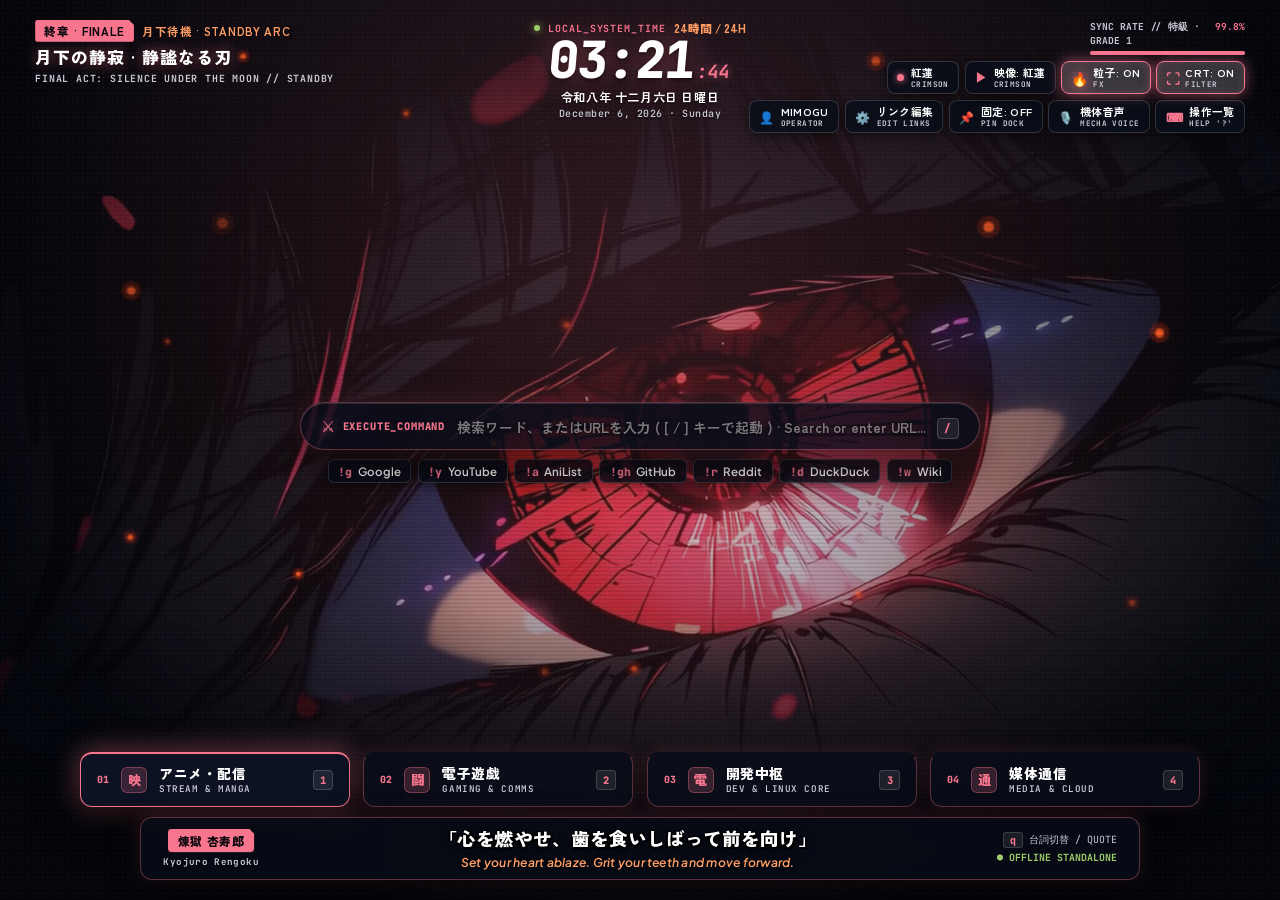
==== commit b457599b: "chore: sync exact repository tree and purge remote extras" ====
--- a/index.html
+++ b/index.html
@@ -5,15 +5,16 @@
   <meta name="viewport" content="width=device-width, initial-scale=1.0" />
   <title>shinsekai</title>
   <meta name="description" content="新世界 · SHINSEKAI - Anime Cinematic OS Startup Page" />
+  <meta name="theme-color" content="#0d080e" />
   <link rel="icon" href="data:image/svg+xml,<svg xmlns='http://www.w3.org/2000/svg' viewBox='0 0 100 100'><text y='.9em' font-size='90'>⚔️</text></svg>" />
-  <link rel="stylesheet" href="style.min.css?v=2.3" />
+  <link rel="stylesheet" href="style.css?v=2.4" />
   <link rel="preconnect" href="https://fonts.googleapis.com">
   <link rel="preconnect" href="https://fonts.gstatic.com" crossorigin>
   <link rel="preconnect" href="https://www.google.com">
   <link rel="preconnect" href="https://icon.horse">
   <link rel="preload" as="style" href="https://fonts.googleapis.com/css2?family=JetBrains+Mono:wght@500;700&family=Plus+Jakarta+Sans:wght@600;800&family=Zen+Kaku+Gothic+New:wght@700;900&display=swap" onload="this.onload=null;this.rel='stylesheet'">
   <noscript><link rel="stylesheet" href="https://fonts.googleapis.com/css2?family=JetBrains+Mono:wght@500;700&family=Plus+Jakarta+Sans:wght@600;800&family=Zen+Kaku+Gothic+New:wght@700;900&display=swap"></noscript>
-  <script src="theme-core.min.js?v=2.3"></script>
+  <script src="theme-core.js?v=2.4"></script>
   <!-- Early Zero-Latency Theme & Profile Sync -->
   <script>
     (function() {
@@ -30,7 +31,6 @@
         document.documentElement.setAttribute('data-scene', s);
         document.documentElement.setAttribute('data-tier', tier);
 
-        // Sync mobile browser chrome (address bar / task switcher) color to the active theme
         var THEME_BASE_COLORS = {
           tokyonight: '#0b0f19',
           crimson: '#0d080e',
@@ -94,7 +94,6 @@
           }
         });
 
-        // Early Operator Name Sync
         var u = (params && (params.get('user') || params.get('operator'))) || localStorage.getItem('shinsekai-operator-name') || 'MIMOGU';
         var h = localStorage.getItem('shinsekai-operator-honorific');
         if (h === null) h = '-SAMA';
@@ -141,7 +140,7 @@
   <!-- MECHA FEMALE ANDROID VOICE WELCOME ASSET -->
   <audio id="welcome-voice" src="assets/audio/welcome.mp3" preload="none"></audio>
 
-  <!-- 1. CINEMATIC BACKGROUND LAYER (Live Video Loops & Static Artworks) -->
+  <!-- 1. CINEMATIC BACKGROUND LAYER -->
   <div class="video-stage">
     <video
       id="bg-video"
@@ -160,7 +159,6 @@
       decoding="async"
       loading="eager"
     />
-    <!-- Resolve the correct scene & wallpaper mode immediately on parse, before script.js runs -->
     <script>
     (function() {
       try {
@@ -175,7 +173,6 @@
         var scene = params.get('scene') || stored || 'crimson';
         var isUltra = (params && (params.get('ultra') === '1' || params.get('hd') === '1')) || (storedUltra === 'true');
         var mode = params.get('mode') || storedMode || 'live';
-        // Resolve aliases used by the main engine
         var aliases = { eyes: 'crimson', gojo: 'tokyonight', sasuke: 'catppuccin', rengoku: 'crimson', sukuna: 'crimson' };
         scene = aliases[scene] || scene;
         if (mode === 'static') {
@@ -207,17 +204,17 @@
     <div class="video-scrim"></div>
   </div>
 
-  <!-- 2. ATMOSPHERIC PARTICLE CANVAS (Sakura Petals / Flame Embers / Electric Sparks) -->
+  <!-- 2. ATMOSPHERIC PARTICLE CANVAS -->
   <canvas id="ambient-canvas" class="ambient-canvas"></canvas>
 
-  <!-- 3. RETRO ANIME CRT SCANLINES & FILM GRAIN (Toggleable) -->
+  <!-- 3. RETRO ANIME CRT SCANLINES & FILM GRAIN -->
   <div class="crt-overlay" aria-hidden="true"></div>
   <div class="grain-overlay" aria-hidden="true"></div>
 
   <!-- 4. ANIME CINEMATIC VIEWPORT -->
   <div class="cinema-viewport">
 
-    <!-- 4.1. TOP BAR: Anime Episode Card & Temporal Header -->
+    <!-- 4.1. TOP BAR -->
     <header class="anime-header">
       
       <!-- Left: Episode Title Card -->
@@ -232,7 +229,7 @@
         </div>
       </div>
 
-      <!-- Center: High-Contrast Skewed Anime Chronometer (Click or press 'c' to toggle 24h / 12h) -->
+      <!-- Center: Chronometer -->
       <div class="chronometer-box" id="chronometer-box" title="時間表示切替 (24h / 12h) / Click or press 'c' to toggle 24h / 12h">
         <div class="chrono-tag">
           <span class="pulse-core"></span>
@@ -251,8 +248,6 @@
 
       <!-- Right: Mission HUD & Cyber Controls -->
       <div class="hud-controls-deck">
-        
-        <!-- Live Sync / Combat Power Meter -->
         <div class="combat-gauge-card">
           <div class="gauge-meta">
             <span class="gauge-label">SYNC RATE // 特級 · GRADE 1</span>
@@ -263,13 +258,8 @@
           </div>
         </div>
 
-        <!-- System Quick Toolbar Deck -->
         <div class="quick-tools-deck">
-
-          <!-- Tier 1: Visual & Environment Controls -->
           <div class="quick-tools-row tools-tier-visual">
-
-            <!-- Theme Faction Dropdown -->
             <div class="dropdown-wrapper">
               <button class="tool-pill" id="theme-btn" title="テーマ・陣営切替 / Switch Theme (Hotkey: 't')">
                 <span class="tool-dot" id="theme-color-dot" style="background: #f7768e;"></span>
@@ -279,13 +269,11 @@
                 </div>
               </button>
               <div class="anime-popover" id="theme-popover" role="dialog" aria-label="テーマ色彩調律 / Theme Spectrum Matrix">
-                <!-- Theme Popover Header Bar -->
                 <div class="pop-header-title-bar">
                   <span class="pop-header-tag">陣営色彩 // THEME FACTION</span>
                   <span class="pop-header-mode-status" id="theme-header-badge">OPTIMAL</span>
                 </div>
 
-                <!-- 5 Core Anime Factions -->
                 <div class="pop-theme-list" role="group" aria-label="陣営プリセットテーマ / Preset Themes">
                   <button type="button" class="pop-item active" data-theme="crimson">
                     <span class="pop-dot" style="background: #f7768e;"></span>
@@ -314,10 +302,8 @@
                   </button>
                 </div>
 
-                <!-- Custom Spectrum / Resonance Matrix -->
                 <div class="theme-custom-divider" aria-hidden="true"></div>
                 <div class="spectrum-deck" id="spectrum-tuner">
-                  <!-- Spectrum Header Card / Switcher -->
                   <div class="spectrum-deck-header pop-item-custom" id="custom-theme-item" data-theme="custom" role="button" tabindex="0" title="カスタム調色を有効化 / Activate Custom Spectrum">
                     <span class="pop-dot spectrum-beacon" id="custom-theme-dot" style="background: #a6e3a1;"></span>
                     <div class="spectrum-header-text">
@@ -332,7 +318,6 @@
                     </div>
                   </div>
 
-                  <!-- Chakra Cores (10 Iconic Anime Resonance Swatches) -->
                   <div class="spectrum-block">
                     <div class="spectrum-sub-header">
                       <span class="spectrum-sub-title">霊力結晶 · CHAKRA CORES</span>
@@ -352,7 +337,6 @@
                     </div>
                   </div>
 
-                  <!-- In-DOM Saturation & Value Matrix Pad -->
                   <div class="spectrum-block spectrum-sat-block">
                     <div class="spectrum-sub-header">
                       <span class="spectrum-sub-title">彩度・明度 · SATURATION &amp; VALUE</span>
@@ -365,7 +349,6 @@
                     </div>
                   </div>
 
-                  <!-- Mecha Frequency Hue Resonator -->
                   <div class="spectrum-block">
                     <div class="spectrum-sub-header">
                       <span class="spectrum-sub-title">周波数調律 · HUE RESONATOR</span>
@@ -376,7 +359,6 @@
                     </div>
                   </div>
 
-                  <!-- Terminal Coordinate Input & Palette Eyedropper -->
                   <div class="spectrum-block spectrum-input-block">
                     <div class="spectrum-input-wrapper">
                       <span class="spectrum-input-prefix">#</span>
@@ -389,7 +371,6 @@
                     <input type="color" id="custom-theme-color-input" value="#a6e3a1" class="custom-color-input-hidden" tabindex="-1" aria-hidden="true" />
                   </div>
 
-                  <!-- RGB Numeric Channel Inputs -->
                   <div class="spectrum-block spectrum-rgb-block">
                     <div class="spectrum-rgb-wrapper">
                       <div class="spectrum-rgb-field">
@@ -410,141 +391,126 @@
               </div>
             </div>
 
-            <!-- Wallpaper Scene Dropdown (Live Video & Static Wallpapers) -->
-            <div class="dropdown-wrapper">
-              <button class="tool-pill" id="scene-btn" title="壁紙切替 / Switch Wallpaper (Hotkey: 's' / 'w')">
-                <span class="tool-icon" id="scene-tool-icon">▶</span>
-                <div class="tool-label-stack">
-                  <span class="tool-label-main" id="scene-label">映像: 紅蓮</span>
-                  <span class="tool-label-sub" id="scene-label-sub">Wallpaper</span>
-                </div>
-              </button>
-              <div class="anime-popover" id="scene-popover">
-                <!-- Popover Header Bar -->
-                <div class="pop-header-title-bar">
-                  <div class="pop-header-tag">SYS // WALLPAPER ARCHIVE</div>
-                  <button type="button" class="pop-ultra-toggle" id="ultra-toggle-btn" title="解像度切替: 720p (軽量標準) / 1080p (最高画質 Ultra HD)">
-                    <span class="ultra-dot"></span>
-                    <span class="ultra-label" id="ultra-btn-label">720p</span>
-                  </button>
-                  <span class="pop-header-mode-status" id="pop-header-mode-status">LIVE VIDEO</span>
-                </div>
-
-                <!-- Segmented Control Bar: Presets (Live | Static) || Custom -->
-                <div class="wallpaper-mode-switch" id="wallpaper-mode-switch" role="tablist" aria-label="Wallpaper categories">
-                  <div class="mode-switch-group presets-group">
-                    <button type="button" class="mode-tab active" data-category="live" id="mode-tab-live" role="tab" aria-selected="true" title="動的映像プリセット (Live Loops)">
-                      <span class="mode-tab-icon">▶</span>
-                      <span class="mode-tab-label">動的</span>
-                      <span class="mode-tab-tag">LIVE</span>
-                    </button>
-                    <div class="mode-tab-divider" aria-hidden="true"></div>
-                    <button type="button" class="mode-tab" data-category="static" id="mode-tab-static" role="tab" aria-selected="false" title="静止画アートプリセット (Static Artworks)">
-                      <span class="mode-tab-icon">🖼</span>
-                      <span class="mode-tab-label">静止画</span>
-                      <span class="mode-tab-tag">STATIC</span>
-                    </button>
+            <button class="tool-pill" id="scene-btn" title="壁紙切替 / Switch Wallpaper (Hotkey: 's' / 'w')">
+              <span class="tool-icon" id="scene-tool-icon">▶</span>
+              <div class="tool-label-stack">
+                <span class="tool-label-main" id="scene-label">映像: 紅蓮</span>
+                <span class="tool-label-sub" id="scene-label-sub">Wallpaper</span>
+              </div>
+            </button>
+            <div class="anime-popover" id="scene-popover">
+              <div class="pop-header-title-bar">
+                <div class="pop-header-tag">SYS // WALLPAPER ARCHIVE</div>
+                <button type="button" class="pop-ultra-toggle" id="ultra-toggle-btn" title="解像度切替: 720p (軽量標準) / 1080p (最高画質 Ultra HD)">
+                  <span class="ultra-dot"></span>
+                  <span class="ultra-label" id="ultra-btn-label">720p</span>
+                </button>
+                <span class="pop-header-mode-status" id="pop-header-mode-status">LIVE VIDEO</span>
+              </div>
+
+              <div class="wallpaper-mode-switch" id="wallpaper-mode-switch" role="tablist" aria-label="Wallpaper categories">
+                <div class="mode-switch-group presets-group">
+                  <button type="button" class="mode-tab active" data-category="live" id="mode-tab-live" role="tab" aria-selected="true" title="動的映像プリセット (Live Loops)">
+                    <span class="mode-tab-icon">▶</span>
+                    <span class="mode-tab-label">動的</span>
+                    <span class="mode-tab-tag">LIVE</span>
+                  </button>
+                  <div class="mode-tab-divider" aria-hidden="true"></div>
+                  <button type="button" class="mode-tab" data-category="static" id="mode-tab-static" role="tab" aria-selected="false" title="静止画アートプリセット (Static Artworks)">
+                    <span class="mode-tab-icon">🖼</span>
+                    <span class="mode-tab-label">静止画</span>
+                    <span class="mode-tab-tag">STATIC</span>
+                  </button>
+                </div>
+                <div class="mode-group-divider" aria-hidden="true"></div>
+                <div class="mode-switch-group custom-group">
+                  <button type="button" class="mode-tab mode-tab-custom" data-category="custom" id="mode-tab-custom" role="tab" aria-selected="false" title="ユーザーカスタムライブラリ (Custom Library)">
+                    <span class="mode-tab-icon">📁</span>
+                    <span class="mode-tab-label">カスタム</span>
+                    <span class="mode-tab-tag" id="custom-pill-count">0</span>
+                  </button>
+                </div>
+              </div>
+
+              <div class="wallpaper-category-panel" id="panel-live">
+                <div class="pop-section-hdr">
+                  <span class="pop-section-title">既定動的映像 · SYSTEM LIVE LOOPS</span>
+                  <span class="pop-section-count" id="live-count-badge">5</span>
+                </div>
+                <button type="button" class="pop-restore-banner" id="restore-live-btn" style="display: none;" title="削除された初期動画を復元 / Restore Deleted Default Videos">
+                  <span class="pop-restore-icon">↺</span>
+                  <span>削除された初期動画を復元 / Restore Defaults</span>
+                </button>
+                <div class="wallpaper-list" id="list-live"></div>
+              </div>
+
+              <div class="wallpaper-category-panel" id="panel-static" style="display: none;">
+                <div class="pop-section-hdr">
+                  <span class="pop-section-title">既定静止画 · SYSTEM STATIC ARTWORKS</span>
+                  <span class="pop-section-count" id="static-count-badge">5</span>
+                </div>
+                <button type="button" class="pop-restore-banner" id="restore-static-btn" style="display: none;" title="削除された初期静止画を復元 / Restore Deleted Default Wallpapers">
+                  <span class="pop-restore-icon">↺</span>
+                  <span>削除された初期静止画を復元 / Restore Defaults</span>
+                </button>
+                <div class="wallpaper-list" id="list-static"></div>
+              </div>
+
+              <div class="wallpaper-category-panel" id="panel-custom" style="display: none;">
+                <div class="wallpaper-action-row" id="wallpaper-action-row">
+                  <button type="button" class="pop-action-btn primary" id="upload-wallpaper-btn" title="動画・画像を追加 (Upload files)">
+                    <span class="pop-action-icon">＋</span>
+                    <span>ファイル追加</span>
+                    <span class="pop-action-hint">MP4 · PNG · JPG · GIF</span>
+                  </button>
+                  <button type="button" class="pop-action-btn" id="url-wallpaper-btn" title="オンラインURLを追加 (Add Web URL)">
+                    <span class="pop-action-icon">🔗</span>
+                    <span>Web URL</span>
+                  </button>
+                  <button type="button" class="pop-action-btn pop-restore-btn" id="restore-defaults-btn" title="初期壁紙を復元 (Restore Default Wallpapers)" style="display: none;">
+                    <span class="pop-action-icon">↺</span>
+                    <span>初期復元</span>
+                  </button>
+                  <input type="file" id="wallpaper-file-input" accept="image/*,video/mp4,video/webm" multiple style="display: none;" />
+                </div>
+
+                <div class="pop-upload-info-note">
+                  <span class="note-icon">ℹ</span>
+                  <span>最大35MB/ファイル · 動画 (MP4/WebM) · 静止画 (PNG/JPG/WebP/GIF) · IndexedDB保存</span>
+                </div>
+
+                <div class="pop-empty-msg" id="custom-empty-msg" style="display: none;">
+                  <div class="empty-icon" style="font-size: 1.4rem; margin-bottom: 4px;">📁</div>
+                  <div class="empty-title" style="font-weight: 700; color: #ffffff;">カスタム壁紙がありません</div>
+                  <div class="empty-desc" style="opacity: 0.6; font-size: 0.65rem; margin-top: 2px;">「＋ ファイル追加」から複数動画や画像を追加できます</div>
+                </div>
+
+                <div class="custom-subsection" id="custom-sub-live">
+                  <div class="pop-section-hdr">
+                    <span class="pop-section-title"><span class="hdr-icon">▶</span> カスタム動的映像 · CUSTOM VIDEOS</span>
+                    <span class="pop-section-count" id="custom-live-count">0</span>
                   </div>
-                  <div class="mode-group-divider" aria-hidden="true"></div>
-                  <div class="mode-switch-group custom-group">
-                    <button type="button" class="mode-tab mode-tab-custom" data-category="custom" id="mode-tab-custom" role="tab" aria-selected="false" title="ユーザーカスタムライブラリ (Custom Library)">
-                      <span class="mode-tab-icon">📁</span>
-                      <span class="mode-tab-label">カスタム</span>
-                      <span class="mode-tab-tag" id="custom-pill-count">0</span>
-                    </button>
+                  <div class="wallpaper-list" id="list-custom-live"></div>
+                </div>
+
+                <div class="custom-subsection" id="custom-sub-static">
+                  <div class="pop-section-hdr">
+                    <span class="pop-section-title"><span class="hdr-icon">🖼</span> カスタム静止画 · CUSTOM IMAGES</span>
+                    <span class="pop-section-count" id="custom-static-count">0</span>
                   </div>
-                </div>
-
-                <!-- Category 1: Live Video Scenes (Presets) -->
-                <div class="wallpaper-category-panel" id="panel-live">
+                  <div class="wallpaper-list" id="list-custom-static"></div>
+                </div>
+
+                <div class="custom-subsection" id="custom-sub-web">
                   <div class="pop-section-hdr">
-                    <span class="pop-section-title">既定動的映像 · SYSTEM LIVE LOOPS</span>
-                    <span class="pop-section-count" id="live-count-badge">5</span>
+                    <span class="pop-section-title"><span class="hdr-icon">🔗</span> オンラインリンク · WEB URLS</span>
+                    <span class="pop-section-count" id="custom-web-count">0</span>
                   </div>
-                  <button type="button" class="pop-restore-banner" id="restore-live-btn" style="display: none;" title="削除された初期動画を復元 / Restore Deleted Default Videos">
-                    <span class="pop-restore-icon">↺</span>
-                    <span>削除された初期動画を復元 / Restore Defaults</span>
-                  </button>
-                  <div class="wallpaper-list" id="list-live"></div>
-                </div>
-
-                <!-- Category 2: Static Artworks (Presets) -->
-                <div class="wallpaper-category-panel" id="panel-static" style="display: none;">
-                  <div class="pop-section-hdr">
-                    <span class="pop-section-title">既定静止画 · SYSTEM STATIC ARTWORKS</span>
-                    <span class="pop-section-count" id="static-count-badge">5</span>
-                  </div>
-                  <button type="button" class="pop-restore-banner" id="restore-static-btn" style="display: none;" title="削除された初期静止画を復元 / Restore Deleted Default Wallpapers">
-                    <span class="pop-restore-icon">↺</span>
-                    <span>削除された初期静止画を復元 / Restore Defaults</span>
-                  </button>
-                  <div class="wallpaper-list" id="list-static"></div>
-                </div>
-
-                <!-- Category 3: Custom Wallpapers (Uploaded Files & Web URLs) -->
-                <div class="wallpaper-category-panel" id="panel-custom" style="display: none;">
-                  <!-- Custom Quick Actions Bar -->
-                  <div class="wallpaper-action-row" id="wallpaper-action-row">
-                    <button type="button" class="pop-action-btn primary" id="upload-wallpaper-btn" title="動画・画像を追加 (Upload files)">
-                      <span class="pop-action-icon">＋</span>
-                      <span>ファイル追加</span>
-                      <span class="pop-action-hint">MP4 · PNG · JPG · GIF</span>
-                    </button>
-                    <button type="button" class="pop-action-btn" id="url-wallpaper-btn" title="オンラインURLを追加 (Add Web URL)">
-                      <span class="pop-action-icon">🔗</span>
-                      <span>Web URL</span>
-                    </button>
-                    <button type="button" class="pop-action-btn pop-restore-btn" id="restore-defaults-btn" title="初期壁紙を復元 (Restore Default Wallpapers)" style="display: none;">
-                      <span class="pop-action-icon">↺</span>
-                      <span>初期復元</span>
-                    </button>
-                    <input type="file" id="wallpaper-file-input" accept="image/*,video/mp4,video/webm" multiple style="display: none;" />
-                  </div>
-
-                  <!-- Upload Limits & Formats Info Note -->
-                  <div class="pop-upload-info-note">
-                    <span class="note-icon">ℹ</span>
-                    <span>最大35MB/ファイル · 動画 (MP4/WebM) · 静止画 (PNG/JPG/WebP/GIF) · IndexedDB保存</span>
-                  </div>
-
-                  <!-- Empty State Message -->
-                  <div class="pop-empty-msg" id="custom-empty-msg" style="display: none;">
-                    <div class="empty-icon" style="font-size: 1.4rem; margin-bottom: 4px;">📁</div>
-                    <div class="empty-title" style="font-weight: 700; color: #ffffff;">カスタム壁紙がありません</div>
-                    <div class="empty-desc" style="opacity: 0.6; font-size: 0.65rem; margin-top: 2px;">「＋ ファイル追加」から複数動画や画像を追加できます</div>
-                  </div>
-
-                  <!-- Subsection A: Custom Live Videos (Separated from Static!) -->
-                  <div class="custom-subsection" id="custom-sub-live">
-                    <div class="pop-section-hdr">
-                      <span class="pop-section-title"><span class="hdr-icon">▶</span> カスタム動的映像 · CUSTOM VIDEOS</span>
-                      <span class="pop-section-count" id="custom-live-count">0</span>
-                    </div>
-                    <div class="wallpaper-list" id="list-custom-live"></div>
-                  </div>
-
-                  <!-- Subsection B: Custom Static Images (Separated from Live!) -->
-                  <div class="custom-subsection" id="custom-sub-static">
-                    <div class="pop-section-hdr">
-                      <span class="pop-section-title"><span class="hdr-icon">🖼</span> カスタム静止画 · CUSTOM IMAGES</span>
-                      <span class="pop-section-count" id="custom-static-count">0</span>
-                    </div>
-                    <div class="wallpaper-list" id="list-custom-static"></div>
-                  </div>
-
-                  <!-- Subsection C: Custom Web URLs -->
-                  <div class="custom-subsection" id="custom-sub-web">
-                    <div class="pop-section-hdr">
-                      <span class="pop-section-title"><span class="hdr-icon">🔗</span> オンラインリンク · WEB URLS</span>
-                      <span class="pop-section-count" id="custom-web-count">0</span>
-                    </div>
-                    <div class="wallpaper-list" id="list-custom-web"></div>
-                  </div>
+                  <div class="wallpaper-list" id="list-custom-web"></div>
                 </div>
               </div>
             </div>
 
-            <!-- Atmospheric Particles Toggle (Sakura / Embers / Sparks / Rain) -->
             <button class="tool-pill active" id="particles-toggle-btn" title="浮遊粒子・桜吹雪切替 / Atmospheric Particles (Hotkey: 'b')">
               <span class="tool-icon" id="particles-status-icon">🌸</span>
               <div class="tool-label-stack">
@@ -553,7 +519,6 @@
               </div>
             </button>
 
-            <!-- Film Grain / CRT Effect Toggle -->
             <button class="tool-pill" id="grain-toggle-btn" title="CRT走査線・フィルム粒子切替 / CRT Filter (Hotkey: 'g')">
               <span class="tool-icon">⛶</span>
               <div class="tool-label-stack">
@@ -561,13 +526,9 @@
                 <span class="tool-label-sub">Filter</span>
               </div>
             </button>
-
-          </div>
-
-          <!-- Tier 2: Operator & Station Hub -->
+          </div>
+
           <div class="quick-tools-row tools-tier-station">
-
-            <!-- Operator Profile Pill -->
             <button class="tool-pill" id="operator-btn" title="操縦士・ユーザー識別設定 / Operator Profile (Hotkey: 'u')">
               <span class="tool-icon">👤</span>
               <div class="tool-label-stack">
@@ -576,7 +537,6 @@
               </div>
             </button>
 
-            <!-- Pinned Links Editor Modal Trigger -->
             <button class="tool-pill" id="edit-links-btn" title="ピン留めリンク編集 / Edit Links (Hotkey: 'e')">
               <span class="tool-icon">⚙️</span>
               <div class="tool-label-stack">
@@ -585,7 +545,6 @@
               </div>
             </button>
 
-            <!-- Pin Dock Mode Toggle -->
             <button class="tool-pill" id="pin-dock-btn" title="リンク展開固定切替 / Pin Dock (Hotkey: 'p')">
               <span class="tool-icon">📌</span>
               <div class="tool-label-stack">
@@ -594,7 +553,6 @@
               </div>
             </button>
 
-            <!-- Android AI Voice Replay Button -->
             <button class="tool-pill" id="voice-btn" title="機体音声再生 / Replay Voice Greeting (Hotkey: 'v')">
               <span class="tool-icon">🎙️</span>
               <div class="tool-label-stack">
@@ -603,7 +561,6 @@
               </div>
             </button>
 
-            <!-- Keyboard Shortcuts Matrix Trigger -->
             <button class="tool-pill" id="shortcuts-btn" title="操作一覧・ショートカット / Keybindings Matrix (Hotkey: '?')">
               <span class="tool-icon">⌨</span>
               <div class="tool-label-stack">
@@ -611,15 +568,12 @@
                 <span class="tool-label-sub">Help '?'</span>
               </div>
             </button>
-
-          </div>
-
-        </div>
-      </div>
-
+          </div>
+        </div>
+      </div>
     </header>
 
-    <!-- 4.2. CENTER SECTION: Anime Command Slash Search Bar -->
+    <!-- 4.2. SEARCH BAR -->
     <section class="search-stage command-console-box">
       <div class="search-capsule" id="search-capsule">
         <div class="capsule-prompt">
@@ -639,7 +593,6 @@
         </div>
       </div>
 
-      <!-- Quick Bang Tags -->
       <div class="bangs-container">
         <button class="bang-chip" data-bang="!g"><span class="b-key">!g</span> Google</button>
         <button class="bang-chip" data-bang="!y"><span class="b-key">!y</span> YouTube</button>
@@ -651,17 +604,13 @@
       </div>
     </section>
 
-    <!-- 4.3. DYNAMIC ANIME BLADE LAUNCHER (Drawer System) -->
+    <!-- 4.3. DYNAMIC BLADE LAUNCHER -->
     <nav class="blade-launcher-container" id="blade-launcher">
-
-      <!-- Category Tab Blades (Dynamically Managed from links.js & Local Config) -->
       <div class="launcher-tabs-bar" id="launcher-tabs-bar"></div>
-
-      <!-- Expandable Hologram Grid Drawer -->
       <div class="hologram-drawer" id="hologram-drawer"></div>
     </nav>
 
-    <!-- 4.4. CINEMATIC ANIME SUBTITLE & DIALOGUE SYSTEM (Bottom Bar) -->
+    <!-- 4.4. SUBTITLES BAR -->
     <footer class="anime-subtitles-bar" id="subtitles-bar" title="クリックでセリフ切替 / Click to cycle quote (Hotkey: 'q')">
       <div class="sub-speaker-box">
         <span class="sub-speaker-badge" id="sub-speaker">煉獄 杏寿郎</span>
@@ -678,10 +627,9 @@
     </footer>
   </div>
 
-  <!-- 5. ANIME LINK EDITOR MODAL -->
+  <!-- 5. LINK EDITOR MODAL -->
   <div class="link-editor-backdrop" id="link-editor-modal" aria-hidden="true">
     <div class="link-editor-dialog">
-      
       <div class="editor-header">
         <div class="editor-header-left">
           <span class="editor-pill">SHINSEKAI_HUD // CONFIG_HUB</span>
@@ -690,7 +638,6 @@
         <button class="editor-close-btn" id="editor-close-btn" title="閉じる (Esc)">✕</button>
       </div>
 
-      <!-- Unified Configuration Nav Bar -->
       <div class="modal-nav-bar">
         <button type="button" class="modal-nav-btn" id="link-modal-nav-to-operator">
           <span class="nav-btn-icon">👤</span>
@@ -702,16 +649,13 @@
         </button>
       </div>
 
-      <!-- Category Tabs inside Modal -->
       <div class="editor-tabs-bar" id="editor-tabs-bar"></div>
 
-      <!-- Current Links in Active Sector -->
       <div class="editor-links-container">
         <div class="editor-section-heading">登録済みリンク一覧 / CURRENT PINNED LINKS</div>
         <div class="editor-links-list" id="editor-links-list"></div>
       </div>
 
-      <!-- Add / Edit Link Form -->
       <div class="editor-add-section">
         <input type="hidden" id="edit-link-index" value="-1" />
         <div class="editor-section-heading" id="editor-form-heading">＋ 新規リンク追加 / ADD NEW LINK</div>
@@ -747,7 +691,6 @@
         </div>
       </div>
 
-      <!-- Editor Footer Actions -->
       <div class="editor-footer">
         <div class="editor-footer-left">
           <button class="editor-btn editor-btn-ghost" id="editor-export-btn" title="現在のリンク設定をJSONファイルで保存 / Save Current Links as JSON">⭳ 設定保存 / EXPORT</button>
@@ -759,14 +702,12 @@
           <button class="editor-btn editor-btn-accent" id="editor-done-btn">完了 / DONE</button>
         </div>
       </div>
-
     </div>
   </div>
 
-  <!-- 6. ANIME OPERATOR & IDENTITY SETTINGS MODAL -->
+  <!-- 6. OPERATOR SETTINGS MODAL -->
   <div class="link-editor-backdrop operator-modal-backdrop" id="operator-modal" aria-hidden="true">
     <div class="link-editor-dialog operator-dialog">
-      
       <div class="editor-header">
         <div class="editor-header-left">
           <span class="editor-pill">SHINSEKAI_HUD // OPERATOR_CONFIG</span>
@@ -775,7 +716,6 @@
         <button class="editor-close-btn" id="operator-close-btn" title="閉じる (Esc)">✕</button>
       </div>
 
-      <!-- Unified Configuration Nav Bar -->
       <div class="modal-nav-bar">
         <button type="button" class="modal-nav-btn active" id="nav-to-operator-btn">
           <span class="nav-btn-icon">👤</span>
@@ -787,10 +727,7 @@
         </button>
       </div>
 
-      <!-- Modal Body -->
       <div class="operator-modal-body">
-        
-        <!-- Left: Operator Credentials Form -->
         <div class="operator-form-card">
           <div class="editor-section-heading">操縦士プロファイル構成 / OPERATOR CREDENTIALS</div>
           
@@ -832,7 +769,6 @@
             </div>
           </div>
 
-          <!-- Performance Tier Selector & Re-detection -->
           <div class="operator-field-group" style="margin-top: 1.1rem;">
             <label class="operator-label">
               <span class="label-kanji">機体性能</span>
@@ -866,7 +802,6 @@
           </div>
         </div>
 
-        <!-- Right: Real-time Telemetry Preview Card -->
         <div class="operator-telemetry-card">
           <div class="editor-section-heading">起動テレメトリー・プレビュー / LIVE BOOT TELEMETRY</div>
           
@@ -899,10 +834,8 @@
           </div>
           <span class="form-hint" style="margin-top: 0.6rem; text-align: right;">※ 入力に応じてリアルタイムに更新されます (Live updating as you type)</span>
         </div>
-
-      </div>
-
-      <!-- Editor Footer Actions -->
+      </div>
+
       <div class="editor-footer">
         <div class="editor-footer-left">
           <button type="button" class="editor-btn editor-btn-danger" id="operator-reset-btn" title="初期値（MIMOGU-SAMA）に戻す / Reset to Default (MIMOGU-SAMA)">
@@ -919,11 +852,10 @@
           </button>
         </div>
       </div>
-
     </div>
   </div>
 
-  <!-- 7. KEYBOARD SHORTCUTS CHEAT SHEET HUD MODAL -->
+  <!-- 7. SHORTCUTS MODAL -->
   <div class="link-editor-backdrop" id="shortcuts-modal" aria-hidden="true">
     <div class="link-editor-dialog shortcuts-dialog">
       <div class="editor-header">
@@ -1045,7 +977,7 @@
     </div>
   </div>
 
-  <script src="links.js?v=2.2" defer></script>
-  <script src="script.min.js?v=2.3" defer></script>
+  <script src="links.js?v=2.4" defer></script>
+  <script src="script.js?v=2.4" defer></script>
 </body>
 </html>
--- a/style.css
+++ b/style.css
@@ -0,0 +1,3686 @@
+/* ════════════════════════════════════════════════════════════════════════════
+   新世界 · SHINSEKAI // ANIME CINEMATIC OS
+   Radically Modern Living Anime World · 100% Offline Standalone
+   Hardware-Accelerated Video Stage · Atmospheric Particles · Anime Subtitle HUD
+   ════════════════════════════════════════════════════════════════════════════ */
+
+/* ─── 1. ANIME COLOR THEMES ─── */
+:root {
+  /* Every theme this site ships is dark. Without this, Chromium/Firefox
+     render native form controls (the <input type="color"> picker popup,
+     scrollbars, etc.) in light mode by default — a stark white dialog
+     that clashes hard with the rest of the UI. This tells the browser to
+     use its dark-mode chrome for those instead. It can't restyle the
+     picker with our accent color (that's OS/browser-owned UI, outside
+     page CSS), but it removes the jarring white flash. */
+  color-scheme: dark;
+  --font-main: 'Plus Jakarta Sans', system-ui, -apple-system, sans-serif;
+  --font-mono: 'JetBrains Mono', monospace;
+  --font-jp: 'Zen Kaku Gothic New', sans-serif;
+  --ease-cinematic: cubic-bezier(0.16, 1, 0.3, 1);
+  --ease-spring: cubic-bezier(0.34, 1.56, 0.64, 1);
+  --blur-px: 16px;
+  --grain-size: 3px;
+}
+
+/* ─── ECO TIER: HARD KILL SWITCH FOR backdrop-filter (fix directive §4.1) ───
+   TIER_CONFIG.eco sets --blur-px to 0px, but backdrop-filter: blur(0px) is
+   NOT the same cost as no backdrop-filter at all — several engines still
+   allocate an isolated backdrop layer and re-sample everything behind it
+   every frame just because the property is present and non-`none`. That's
+   expensive here specifically because the live <video> background keeps
+   playing underneath ~10 stacked glass panels. script.js's applyTierPreset()
+   mirrors the active tier onto [data-tier] on <body> (and <html>, for the
+   pre-hydration boot script) precisely so this selector list can flip the
+   property off entirely on eco, not just zero its radius. Keep this in sync
+   with every rule below that declares backdrop-filter: blur(var(--blur-px)). */
+[data-tier="eco"] .anime-popover.open,
+[data-tier="eco"] .search-capsule,
+[data-tier="eco"] .tab-blade,
+[data-tier="eco"] .hologram-drawer,
+[data-tier="eco"] .anime-subtitles-bar,
+[data-tier="eco"] .boot-terminal-card,
+[data-tier="eco"] .link-editor-backdrop.open,
+[data-tier="eco"] .link-editor-backdrop.open .link-editor-dialog {
+  backdrop-filter: none !important;
+  -webkit-backdrop-filter: none !important;
+}
+
+[data-theme="tokyonight"],
+:root {
+  --theme-base: #0b0f19;
+  --accent: #7aa2f7;
+  --accent-glow: rgba(122, 162, 247, 0.55);
+  --accent-soft: rgba(122, 162, 247, 0.18);
+  --accent-alt: #bb9af7;
+  --accent-cyan: #7dcfff;
+  --glass-bg: rgba(11, 15, 25, 0.78);
+  --glass-border: rgba(122, 162, 247, 0.35);
+  --glass-border-hover: rgba(122, 162, 247, 0.85);
+  --text-main: #d5defa;
+  --text-bright: #ffffff;
+  --text-muted: #9aa5ce;
+  --particle-color: rgba(122, 162, 247, 0.75);
+}
+
+[data-theme="crimson"] {
+  --theme-base: #0d080e;
+  --accent: #f7768e;
+  --accent-glow: rgba(247, 118, 142, 0.55);
+  --accent-soft: rgba(247, 118, 142, 0.18);
+  --accent-alt: #ff003f;
+  --accent-cyan: #ff9e64;
+  --glass-bg: rgba(16, 9, 16, 0.78);
+  --glass-border: rgba(247, 118, 142, 0.35);
+  --glass-border-hover: rgba(247, 118, 142, 0.85);
+  --text-main: #fcfcff;
+  --text-bright: #ffffff;
+  --text-muted: #c8c8d4;
+  --particle-color: rgba(255, 100, 60, 0.75);
+}
+
+[data-theme="sakura"] {
+  --theme-base: #140d18;
+  --accent: #f4b8e4;
+  --accent-glow: rgba(244, 184, 228, 0.55);
+  --accent-soft: rgba(244, 184, 228, 0.18);
+  --accent-alt: #ee99a0;
+  --accent-cyan: #81c8be;
+  --glass-bg: rgba(20, 13, 24, 0.78);
+  --glass-border: rgba(244, 184, 228, 0.35);
+  --glass-border-hover: rgba(244, 184, 228, 0.85);
+  --text-main: #fdf2f8;
+  --text-bright: #ffffff;
+  --text-muted: #e2c4ea;
+  --particle-color: rgba(244, 184, 228, 0.75);
+}
+
+[data-theme="catppuccin"] {
+  --theme-base: #11111b;
+  --accent: #cba6f7;
+  --accent-glow: rgba(203, 166, 247, 0.55);
+  --accent-soft: rgba(203, 166, 247, 0.18);
+  --accent-alt: #89b4fa;
+  --accent-cyan: #94e2d5;
+  --glass-bg: rgba(17, 17, 27, 0.78);
+  --glass-border: rgba(203, 166, 247, 0.35);
+  --glass-border-hover: rgba(203, 166, 247, 0.85);
+  --text-main: #e0e6fc;
+  --text-bright: #ffffff;
+  --text-muted: #b5bcd9;
+  --particle-color: rgba(203, 166, 247, 0.75);
+}
+
+[data-theme="cyberpunk"] {
+  --theme-base: #040710;
+  --accent: #00f0ff;
+  --accent-glow: rgba(0, 240, 255, 0.55);
+  --accent-soft: rgba(0, 240, 255, 0.18);
+  --accent-alt: #ff0055;
+  --accent-cyan: #ffe600;
+  --glass-bg: rgba(6, 11, 20, 0.78);
+  --glass-border: rgba(0, 240, 255, 0.38);
+  --glass-border-hover: rgba(0, 240, 255, 0.95);
+  --text-main: #e6fbff;
+  --text-bright: #ffffff;
+  --text-muted: #82ccfc;
+  --particle-color: rgba(0, 240, 255, 0.75);
+}
+
+[data-theme="custom"] {
+  --theme-base: #080c14;
+  --text-bright: #ffffff;
+}
+
+/* ─── BASE RESET ─── */
+* {
+  margin: 0;
+  padding: 0;
+  box-sizing: border-box;
+  scrollbar-width: thin;
+  scrollbar-color: var(--glass-border) transparent;
+}
+
+*::-webkit-scrollbar {
+  width: 6px;
+  height: 6px;
+}
+
+*::-webkit-scrollbar-track {
+  background: transparent;
+}
+
+*::-webkit-scrollbar-thumb {
+  background: var(--glass-border);
+  border-radius: 4px;
+}
+
+*::-webkit-scrollbar-thumb:hover {
+  background: var(--accent);
+}
+
+html, body {
+  height: 100vh;
+  height: 100dvh;
+  width: 100vw;
+  overflow: hidden;
+  font-family: var(--font-main);
+  background-color: var(--theme-base);
+  color: var(--text-main);
+  user-select: none;
+  -webkit-font-smoothing: antialiased;
+  -moz-osx-font-smoothing: grayscale;
+}
+
+/* ════════════════════════════════════════════════════════════════════════════
+   ─── 2. CINEMATIC BACKGROUND VIDEO STAGE (Hardware Accelerated) ───
+   ════════════════════════════════════════════════════════════════════════════ */
+.video-stage {
+  position: fixed;
+  inset: 0;
+  z-index: 0;
+  overflow: hidden;
+  pointer-events: none;
+  contain: strict;
+}
+
+.bg-video {
+  width: 100vw;
+  height: 100vh;
+  object-fit: cover;
+  object-position: center;
+  transform: translate3d(0, 0, 0) scale(1.02);
+  backface-visibility: hidden;
+  transition: opacity 0.4s ease;
+  contain: strict;
+}
+
+.bg-static {
+  position: absolute;
+  inset: 0;
+  width: 100vw;
+  height: 100vh;
+  object-fit: cover;
+  object-position: center;
+  /* Fix directive §4.2: this is a static <img>, not a per-frame-animated
+     element (only its opacity transitions, on live/static mode switch) —
+     no GPU layer forced here, unlike .bg-video which genuinely needs one. */
+  transform: scale(1.02);
+  backface-visibility: hidden;
+  transition: opacity 0.4s ease;
+  contain: strict;
+  opacity: 0;
+  pointer-events: none;
+}
+
+body[data-wallpaper-mode="static"] .bg-static {
+  opacity: 1;
+}
+
+body[data-wallpaper-mode="static"] .bg-video {
+  display: none !important;
+  opacity: 0 !important;
+  visibility: hidden !important;
+}
+
+.video-scrim {
+  position: absolute;
+  inset: 0;
+  background:
+    radial-gradient(ellipse at center, rgba(4, 6, 12, 0.12) 0%, rgba(4, 6, 12, 0.68) 70%, rgba(4, 6, 12, 0.94) 100%),
+    linear-gradient(to bottom, rgba(4, 6, 12, 0.88) 0%, transparent 24%, transparent 68%, rgba(4, 6, 12, 0.94) 100%);
+  pointer-events: none;
+}
+
+.video-scrim::after {
+  content: '';
+  position: absolute;
+  inset: 0;
+  background: radial-gradient(circle at 50% 32%, var(--accent-glow) 0%, transparent 75%);
+  mix-blend-mode: screen;
+  opacity: 0.35;
+  pointer-events: none;
+  transition: opacity 0.4s ease;
+}
+
+/* Eco Mode (Zero-Video / Minimal RAM mode) */
+body[data-scene="eco"] .video-stage {
+  display: none !important;
+}
+
+body[data-scene="eco"] {
+  background: radial-gradient(circle at center, var(--theme-base, #0b0f19) 0%, #030408 100%);
+}
+
+/* ─── 3. ATMOSPHERIC PARTICLE CANVAS ─── */
+.ambient-canvas {
+  position: fixed;
+  inset: 0;
+  width: 100vw;
+  height: 100vh;
+  z-index: 1;
+  pointer-events: none;
+  contain: strict;
+  transform: translateZ(0);
+}
+
+/* ─── 4. RETRO CRT SCANLINES & FILM GRAIN OVERLAY ─── */
+.crt-overlay {
+  position: fixed;
+  inset: 0;
+  z-index: 2;
+  pointer-events: none;
+  contain: strict;
+  /* Promotes this always-on, full-viewport overlay to its own compositor
+     layer so it's painted once and then just composited, instead of
+     potentially being re-rasterized on every frame the particle canvas
+     underneath it animates (60fps). Cheap GPU memory cost, meaningful
+     CPU/paint savings on lower-end machines. */
+  transform: translateZ(0);
+  background: repeating-linear-gradient(
+    0deg,
+    rgba(0, 0, 0, 0.13) 0px,
+    rgba(0, 0, 0, 0.13) 1px,
+    transparent 2px,
+    transparent 4px
+  );
+  opacity: 0.8;
+  transition: opacity 0.3s ease;
+}
+
+.grain-overlay {
+  position: fixed;
+  inset: 0;
+  z-index: 2;
+  pointer-events: none;
+  contain: strict;
+  transform: translateZ(0);
+  background-image: radial-gradient(rgba(255, 255, 255, 0.04) 1px, transparent 1px);
+  /* Tile size now scales with the performance tier (see TIER_CONFIG /
+     applyTierPreset in script.js) — a full-viewport 3px-tile radial
+     gradient is a large number of tiles to rasterize; 'mid' tier uses a
+     coarser 5px tile to cut that cost, matching how the particle canvas
+     already scales its own resolution per tier. */
+  background-size: var(--grain-size, 3px) var(--grain-size, 3px);
+  opacity: 0.75;
+  transition: opacity 0.3s ease;
+}
+
+body[data-grain="off"] .crt-overlay,
+body[data-grain="off"] .grain-overlay {
+  opacity: 0;
+  visibility: hidden;
+  display: none !important;
+}
+
+body[data-particles="off"] .ambient-canvas {
+  opacity: 0 !important;
+  visibility: hidden !important;
+  display: none !important;
+  pointer-events: none !important;
+}
+
+/* ════════════════════════════════════════════════════════════════════════════
+   ─── 5. CINEMA VIEWPORT (100vh Locked Layout) ───
+   ════════════════════════════════════════════════════════════════════════════ */
+.cinema-viewport {
+  position: relative;
+  z-index: 10;
+  width: 100%;
+  height: 100vh;
+  height: 100dvh;
+  display: flex;
+  flex-direction: column;
+  justify-content: space-between;
+  padding: 1.25rem 2.2rem;
+  box-sizing: border-box;
+  isolation: isolate;
+}
+
+/* ════════════════════════════════════════════════════════════════════════════
+   ─── 6. TOP BAR: EPISODE TITLE CARD, CHRONOMETER & MISSION HUD ───
+   ════════════════════════════════════════════════════════════════════════════ */
+.anime-header {
+  display: grid;
+  grid-template-columns: minmax(240px, 1fr) auto minmax(280px, 1fr);
+  align-items: flex-start;
+  width: 100%;
+  gap: 1.5rem;
+  position: relative;
+  z-index: 500;
+}
+
+/* 6.1. Episode Title Card (Top Left) */
+.episode-titlecard {
+  display: flex;
+  flex-direction: column;
+  gap: 0.35rem;
+  justify-self: start;
+}
+
+.episode-stamp {
+  display: flex;
+  align-items: center;
+  gap: 0.5rem;
+}
+
+.ep-num {
+  font-family: var(--font-jp);
+  font-size: 0.72rem;
+  font-weight: 900;
+  padding: 0.18rem 0.55rem;
+  background: var(--accent);
+  color: var(--theme-base);
+  border-radius: 3px;
+  letter-spacing: 0.08em;
+  clip-path: polygon(0 0, calc(100% - 5px) 0, 100% 5px, 100% 100%, 0 100%);
+  box-shadow: 0 0 12px var(--accent-glow);
+}
+
+.ep-arc {
+  font-family: var(--font-jp);
+  font-size: 0.72rem;
+  font-weight: 700;
+  color: var(--accent-cyan);
+  letter-spacing: 0.06em;
+  text-shadow: 0 1px 4px rgba(0, 0, 0, 0.9);
+}
+
+.ep-headings {
+  display: flex;
+  flex-direction: column;
+  gap: 0.25rem;
+}
+
+.ep-kanji-title {
+  font-family: var(--font-jp);
+  font-size: 1.05rem;
+  font-weight: 900;
+  color: #ffffff;
+  letter-spacing: 0.06em;
+  line-height: 1.2;
+  text-shadow:
+    0 0 14px var(--accent-glow),
+    0 2px 4px rgba(0, 0, 0, 0.95);
+}
+
+.ep-roman-sub {
+  font-family: var(--font-mono);
+  font-size: 0.62rem;
+  font-weight: 700;
+  color: var(--text-muted);
+  letter-spacing: 0.08em;
+  text-transform: uppercase;
+}
+
+/* 6.2. Chronometer (Top Center) */
+.chronometer-box {
+  display: flex;
+  flex-direction: column;
+  align-items: center;
+  text-align: center;
+  justify-self: center;
+  cursor: pointer;
+  transition: transform 0.2s var(--ease-cinematic), opacity 0.2s ease;
+}
+
+.chronometer-box:hover {
+  transform: scale(1.02);
+}
+
+.chronometer-box:active {
+  transform: scale(0.98);
+}
+
+.chrono-tag {
+  display: flex;
+  align-items: center;
+  gap: 0.45rem;
+  margin-bottom: -0.1rem;
+}
+
+.pulse-core {
+  width: 6px;
+  height: 6px;
+  border-radius: 50%;
+  background: #9ece6a;
+  box-shadow: 0 0 8px #9ece6a;
+  animation: corePulse 2s infinite ease-in-out;
+}
+
+@keyframes corePulse {
+  0%, 100% { opacity: 1; transform: scale(1); }
+  50% { opacity: 0.4; transform: scale(0.85); }
+}
+
+.chrono-label {
+  font-family: var(--font-mono);
+  font-size: 0.62rem;
+  font-weight: 700;
+  color: var(--accent);
+  letter-spacing: 0.1em;
+}
+
+.chrono-ampm {
+  font-family: var(--font-jp);
+  font-size: 0.72rem;
+  font-weight: 900;
+  color: var(--accent-cyan);
+}
+
+.chrono-digits {
+  display: flex;
+  align-items: baseline;
+  gap: 0.2rem;
+  transform: skewX(-5deg);
+}
+
+.time-main {
+  font-family: var(--font-mono);
+  font-size: 3.2rem;
+  font-weight: 800;
+  line-height: 1;
+  letter-spacing: -2px;
+  color: #ffffff;
+  text-shadow:
+    0 0 28px var(--accent-glow),
+    0 2px 4px rgba(0, 0, 0, 0.98),
+    0 4px 16px rgba(0, 0, 0, 0.9);
+}
+
+.time-sec {
+  font-family: var(--font-mono);
+  font-size: 1.15rem;
+  font-weight: 700;
+  color: var(--accent);
+  text-shadow: 0 0 10px var(--accent-glow);
+}
+
+.chrono-era-box {
+  display: flex;
+  flex-direction: column;
+  align-items: center;
+  gap: 0.24rem;
+  margin-top: 0.28rem;
+}
+
+.chrono-era {
+  font-family: var(--font-jp);
+  font-size: 0.76rem;
+  font-weight: 700;
+  color: #ffffff;
+  letter-spacing: 0.05em;
+  text-shadow: 0 1px 3px rgba(0, 0, 0, 0.95);
+  line-height: 1.2;
+}
+
+.chrono-era-en {
+  font-family: var(--font-mono);
+  font-size: 0.62rem;
+  font-weight: 600;
+  color: var(--text-muted);
+  letter-spacing: 0.05em;
+  text-shadow: 0 1px 2px rgba(0, 0, 0, 0.9);
+  line-height: 1.2;
+}
+
+/* 6.3. HUD Controls Deck (Top Right) */
+.hud-controls-deck {
+  display: flex;
+  flex-direction: column;
+  align-items: flex-end;
+  gap: 0.42rem;
+  position: relative;
+  z-index: 550;
+  justify-self: end;
+}
+
+.combat-gauge-card {
+  display: flex;
+  flex-direction: column;
+  gap: 0.22rem;
+  width: 155px;
+}
+
+.gauge-meta {
+  display: flex;
+  justify-content: space-between;
+  font-family: var(--font-mono);
+  font-size: 0.60rem;
+  font-weight: 700;
+}
+
+.gauge-label {
+  color: var(--text-muted);
+}
+
+.gauge-val {
+  color: var(--accent);
+}
+
+.gauge-track {
+  width: 100%;
+  height: 4px;
+  background: rgba(255, 255, 255, 0.12);
+  border-radius: 2px;
+  overflow: hidden;
+}
+
+.gauge-fill {
+  width: 99.8%;
+  height: 100%;
+  background: var(--accent);
+  box-shadow: 0 0 8px var(--accent);
+  animation: gaugeFlicker 3s infinite alternate;
+}
+
+@keyframes gaugeFlicker {
+  0%   { opacity: 0.85; width: 98.5%; }
+  100% { opacity: 1;    width: 100%; }
+}
+
+/* Two-tier quick tools deck for visual clarity & zero overlap */
+.quick-tools-deck {
+  display: flex;
+  flex-direction: column;
+  align-items: flex-end;
+  gap: 0.35rem;
+  position: relative;
+  width: auto;
+}
+
+.quick-tools-row {
+  display: flex;
+  align-items: center;
+  justify-content: flex-end;
+  gap: 0.35rem;
+  position: relative;
+}
+
+/* Tier 1 popovers must float cleanly on top of Tier 2 */
+.tools-tier-visual {
+  z-index: 750;
+}
+
+.tools-tier-station {
+  z-index: 650;
+}
+
+.tool-pill {
+  display: flex;
+  align-items: center;
+  gap: 0.42rem;
+  padding: 0.25rem 0.58rem;
+  background: rgba(10, 14, 24, 0.88);
+  border: 1px solid rgba(255, 255, 255, 0.16);
+  border-radius: 8px;
+  font-family: var(--font-jp);
+  font-size: 0.68rem;
+  font-weight: 700;
+  color: #ffffff;
+  cursor: pointer;
+  box-shadow: 0 4px 14px rgba(0, 0, 0, 0.45);
+  transition: all 0.2s ease;
+  white-space: nowrap;
+}
+
+.tool-label-stack {
+  display: flex;
+  flex-direction: column;
+  text-align: left;
+  gap: 0.10rem;
+  line-height: 1.15;
+}
+
+.tool-label-main {
+  font-family: var(--font-jp);
+  font-size: 0.68rem;
+  font-weight: 700;
+  color: #ffffff;
+  letter-spacing: 0.03em;
+}
+
+.tool-label-sub {
+  font-family: var(--font-mono);
+  font-size: 0.48rem;
+  font-weight: 700;
+  color: var(--text-muted);
+  letter-spacing: 0.05em;
+  text-transform: uppercase;
+}
+
+.tool-pill:hover {
+  background: rgba(255, 255, 255, 0.12);
+  border-color: var(--accent);
+  box-shadow: 0 0 12px var(--accent-glow);
+}
+
+.tool-pill.active {
+  background: rgba(255, 255, 255, 0.18);
+  border-color: var(--accent);
+  box-shadow: 0 0 14px var(--accent-glow), inset 0 0 8px var(--accent-soft);
+  color: #ffffff;
+}
+
+.tool-pill.active .tool-icon {
+  filter: drop-shadow(0 0 6px var(--accent));
+  transform: scale(1.15);
+}
+
+.tool-dot {
+  width: 7px;
+  height: 7px;
+  border-radius: 50%;
+  background: var(--accent);
+  box-shadow: 0 0 6px var(--accent);
+}
+
+.tool-icon {
+  font-size: 0.75rem;
+  color: var(--accent);
+}
+
+
+/* Dropdown Popovers */
+.dropdown-wrapper {
+  position: relative;
+  z-index: 700;
+}
+
+.dropdown-wrapper:has(.anime-popover.open),
+.dropdown-wrapper:focus-within {
+  z-index: 9999;
+}
+
+.anime-popover {
+  position: absolute;
+  top: calc(100% + 8px);
+  right: 0;
+  background: rgba(10, 14, 25, 0.96);
+  border: 1px solid var(--glass-border);
+  border-radius: 12px;
+  padding: 0.45rem;
+  display: flex;
+  flex-direction: column;
+  gap: 0.25rem;
+  min-width: 250px;
+  max-height: 290px;
+  overflow-y: auto;
+  box-shadow: 0 18px 40px rgba(0, 0, 0, 0.85), 0 0 20px var(--accent-soft);
+  opacity: 0;
+  visibility: hidden;
+  pointer-events: none;
+  transform: translateY(-6px);
+  transition: opacity 0.2s var(--ease-cinematic), transform 0.2s var(--ease-cinematic), visibility 0.2s;
+  z-index: 10000;
+}
+
+#theme-popover {
+  min-width: 300px;
+  max-width: 325px;
+  max-height: 580px;
+  padding: 10px 12px;
+}
+
+#scene-popover {
+  min-width: 350px;
+  max-width: 410px;
+  max-height: 520px;
+  padding: 10px 12px;
+}
+
+/* Popover Header Title Bar */
+.pop-header-title-bar {
+  display: flex;
+  align-items: center;
+  justify-content: space-between;
+  padding: 2px 2px 8px;
+  margin-bottom: 8px;
+  border-bottom: 1px solid rgba(255, 255, 255, 0.08);
+}
+
+.pop-header-tag {
+  font-family: var(--font-mono);
+  font-size: 0.6rem;
+  font-weight: 800;
+  color: var(--text-muted);
+  letter-spacing: 0.12em;
+  text-transform: uppercase;
+}
+
+.pop-header-mode-status {
+  font-family: var(--font-mono);
+  font-size: 0.58rem;
+  color: var(--accent);
+  background: var(--accent-soft);
+  border: 1px solid var(--accent);
+  padding: 1px 7px;
+  border-radius: 4px;
+  font-weight: 700;
+  letter-spacing: 0.06em;
+  box-shadow: 0 0 8px var(--accent-glow);
+}
+
+/* Popover Ultra HD 1080p Toggle Button */
+.pop-ultra-toggle {
+  display: inline-flex;
+  align-items: center;
+  gap: 0.35rem;
+  background: rgba(255, 255, 255, 0.06);
+  border: 1px solid rgba(255, 255, 255, 0.16);
+  border-radius: 20px;
+  padding: 2px 8px;
+  cursor: pointer;
+  transition: all 0.2s ease;
+  color: var(--text-muted);
+}
+
+.pop-ultra-toggle:hover {
+  background: rgba(255, 255, 255, 0.12);
+  border-color: var(--accent);
+  color: #ffffff;
+}
+
+.pop-ultra-toggle.active {
+  background: var(--accent-soft);
+  border-color: var(--accent);
+  color: #ffffff;
+  box-shadow: 0 0 10px var(--accent-glow);
+}
+
+.ultra-dot {
+  width: 5px;
+  height: 5px;
+  border-radius: 50%;
+  background: var(--text-muted);
+  transition: all 0.2s ease;
+}
+
+.pop-ultra-toggle.active .ultra-dot {
+  background: var(--accent);
+  box-shadow: 0 0 6px var(--accent);
+}
+
+.ultra-label {
+  font-family: var(--font-mono);
+  font-size: 0.58rem;
+  font-weight: 800;
+  letter-spacing: 0.06em;
+}
+
+/* Upload Information Note */
+.pop-upload-info-note {
+  display: flex;
+  align-items: center;
+  gap: 0.35rem;
+  padding: 2px 4px 6px;
+  margin-bottom: 6px;
+  font-family: var(--font-mono);
+  font-size: 0.54rem;
+  color: var(--text-muted);
+  letter-spacing: 0.03em;
+  opacity: 0.85;
+  border-bottom: 1px dashed rgba(255, 255, 255, 0.08);
+}
+
+.pop-upload-info-note .note-icon {
+  font-size: 0.65rem;
+  color: var(--accent);
+}
+
+/* Modern Segmented Control Bar (Presets Live | Static || Custom) */
+.wallpaper-mode-switch {
+  display: flex;
+  align-items: center;
+  background: rgba(0, 0, 0, 0.55);
+  border: 1px solid rgba(255, 255, 255, 0.1);
+  border-radius: 9px;
+  padding: 3px;
+  gap: 0;
+  margin-bottom: 8px;
+  box-shadow: inset 0 1px 4px rgba(0, 0, 0, 0.4);
+}
+
+.mode-switch-group {
+  display: flex;
+  align-items: center;
+}
+
+.presets-group {
+  flex: 1.8;
+  gap: 2px;
+}
+
+.custom-group {
+  flex: 1.1;
+}
+
+.mode-tab-divider {
+  width: 1px;
+  height: 16px;
+  background: rgba(255, 255, 255, 0.12);
+  margin: 0 2px;
+  flex-shrink: 0;
+}
+
+.mode-group-divider {
+  width: 2px;
+  height: 22px;
+  background: rgba(255, 255, 255, 0.22);
+  margin: 0 5px;
+  flex-shrink: 0;
+  border-radius: 1px;
+}
+
+.mode-tab {
+  flex: 1;
+  display: inline-flex;
+  align-items: center;
+  justify-content: center;
+  gap: 0.32rem;
+  padding: 0.4rem 0.35rem;
+  background: transparent;
+  border: none;
+  border-radius: 6px;
+  cursor: pointer;
+  transition: all 0.2s cubic-bezier(0.16, 1, 0.3, 1);
+  white-space: nowrap;
+  user-select: none;
+}
+
+.mode-tab-icon {
+  font-size: 0.72rem;
+  line-height: 1;
+  opacity: 0.85;
+}
+
+.mode-tab-label {
+  font-family: var(--font-jp);
+  font-size: 0.72rem;
+  font-weight: 700;
+  color: rgba(255, 255, 255, 0.65);
+  transition: color 0.2s ease;
+}
+
+.mode-tab-tag {
+  font-family: var(--font-mono);
+  font-size: 0.5rem;
+  font-weight: 700;
+  color: rgba(255, 255, 255, 0.45);
+  padding: 1px 4px;
+  border-radius: 3px;
+  background: rgba(255, 255, 255, 0.08);
+  letter-spacing: 0.04em;
+  transition: all 0.2s ease;
+}
+
+.mode-tab:hover {
+  background: rgba(255, 255, 255, 0.08);
+}
+
+.mode-tab:hover .mode-tab-label {
+  color: #ffffff;
+}
+
+.mode-tab.active {
+  background: var(--accent) !important;
+  color: #ffffff !important;
+  box-shadow: 0 0 14px var(--accent-glow), 0 2px 6px rgba(0, 0, 0, 0.4);
+}
+
+.mode-tab.active .mode-tab-icon {
+  opacity: 1;
+  color: #ffffff;
+}
+
+.mode-tab.active .mode-tab-label {
+  color: #ffffff !important;
+  font-weight: 800;
+}
+
+.mode-tab.active .mode-tab-tag {
+  color: #ffffff !important;
+  background: rgba(0, 0, 0, 0.28) !important;
+}
+
+/* Section Subheaders */
+.pop-section-hdr {
+  display: flex;
+  align-items: center;
+  justify-content: space-between;
+  padding: 4px 6px 4px;
+  margin-top: 2px;
+  margin-bottom: 2px;
+}
+
+.pop-section-title {
+  font-family: var(--font-mono);
+  font-size: 0.61rem;
+  font-weight: 700;
+  color: var(--text-muted);
+  letter-spacing: 0.06em;
+  text-transform: uppercase;
+  display: flex;
+  align-items: center;
+  gap: 0.35rem;
+}
+
+.hdr-icon {
+  font-size: 0.68rem;
+  opacity: 0.8;
+}
+
+.pop-section-count {
+  font-family: var(--font-mono);
+  font-size: 0.55rem;
+  color: rgba(255, 255, 255, 0.7);
+  background: rgba(255, 255, 255, 0.08);
+  padding: 1px 6px;
+  border-radius: 10px;
+  font-weight: 700;
+}
+
+/* Contextual Restore Banners */
+.pop-restore-banner {
+  display: flex;
+  align-items: center;
+  justify-content: center;
+  gap: 0.45rem;
+  width: 100%;
+  padding: 0.36rem 0.6rem;
+  margin: 3px 0 6px;
+  background: rgba(166, 218, 149, 0.1);
+  border: 1px dashed rgba(166, 218, 149, 0.5);
+  border-radius: 6px;
+  color: #a6da95;
+  font-family: var(--font-jp);
+  font-size: 0.68rem;
+  font-weight: 700;
+  cursor: pointer;
+  transition: all 0.15s ease;
+}
+
+.pop-restore-banner:hover {
+  background: rgba(166, 218, 149, 0.2);
+  border-color: #a6da95;
+  transform: translateY(-1px);
+}
+
+.pop-restore-icon {
+  font-size: 0.75rem;
+  line-height: 1;
+}
+
+/* Wallpaper Quick Actions Bar */
+.wallpaper-action-row {
+  display: flex;
+  gap: 6px;
+  padding: 2px 0 8px;
+  margin-bottom: 6px;
+  border-bottom: 1px solid rgba(255, 255, 255, 0.08);
+}
+
+.pop-action-btn {
+  flex: 1;
+  display: inline-flex;
+  align-items: center;
+  justify-content: center;
+  gap: 0.4rem;
+  padding: 0.42rem 0.6rem;
+  background: rgba(255, 255, 255, 0.04);
+  border: 1px solid var(--glass-border);
+  border-radius: 7px;
+  color: var(--text-main);
+  font-family: var(--font-jp);
+  font-size: 0.68rem;
+  font-weight: 700;
+  cursor: pointer;
+  transition: all 0.15s ease;
+  white-space: nowrap;
+}
+
+.pop-action-btn:hover {
+  background: rgba(255, 255, 255, 0.1);
+  border-color: var(--accent);
+  color: #ffffff;
+}
+
+.pop-action-btn.primary {
+  background: rgba(255, 255, 255, 0.07);
+  border-color: rgba(255, 255, 255, 0.2);
+}
+
+.pop-action-btn.primary:hover {
+  border-color: var(--accent);
+  box-shadow: 0 0 10px var(--accent-glow);
+}
+
+.pop-action-hint {
+  font-family: var(--font-mono);
+  font-size: 0.52rem;
+  color: var(--accent);
+  opacity: 0.85;
+  margin-left: auto;
+  letter-spacing: 0.04em;
+}
+
+.pop-action-icon {
+  font-size: 0.78rem;
+  line-height: 1;
+}
+
+.pop-restore-btn {
+  color: #a6da95;
+  border-color: rgba(166, 218, 149, 0.3);
+}
+
+.pop-restore-btn:hover {
+  background: rgba(166, 218, 149, 0.15) !important;
+  border-color: #a6da95;
+}
+
+/* Custom Subsections (Separated Live vs Static vs Web) */
+.custom-subsection {
+  display: flex;
+  flex-direction: column;
+  margin-bottom: 6px;
+  padding-bottom: 4px;
+  border-bottom: 1px solid rgba(255, 255, 255, 0.04);
+}
+
+.custom-subsection:last-child {
+  border-bottom: none;
+  margin-bottom: 0;
+}
+
+/* Dynamic Wallpaper Lists & Rows */
+.wallpaper-category-panel {
+  display: flex;
+  flex-direction: column;
+  min-width: 0;
+}
+
+.wallpaper-list {
+  display: flex;
+  flex-direction: column;
+  gap: 3px;
+  max-height: 250px;
+  overflow-y: auto;
+  padding-right: 2px;
+}
+
+.wallpaper-list::-webkit-scrollbar {
+  width: 4px;
+}
+
+.wallpaper-list::-webkit-scrollbar-track {
+  background: transparent;
+}
+
+.wallpaper-list::-webkit-scrollbar-thumb {
+  background: rgba(255, 255, 255, 0.15);
+  border-radius: 4px;
+}
+
+.wallpaper-list::-webkit-scrollbar-thumb:hover {
+  background: rgba(255, 255, 255, 0.3);
+}
+
+.pop-wallpaper-row {
+  display: flex;
+  align-items: center;
+  justify-content: space-between;
+  gap: 6px;
+  padding: 2px 4px;
+  border-radius: 7px;
+  transition: all 0.15s ease;
+  background: rgba(255, 255, 255, 0.02);
+  border: 1px solid transparent;
+}
+
+.pop-wallpaper-row:hover {
+  background: rgba(255, 255, 255, 0.06);
+  border-color: rgba(255, 255, 255, 0.08);
+}
+
+.pop-wallpaper-row.active {
+  background: var(--accent-soft) !important;
+  border: 1px solid var(--accent) !important;
+  border-left: 3px solid var(--accent) !important;
+  box-shadow: 0 0 10px var(--accent-glow);
+}
+
+.pop-wallpaper-select {
+  flex: 1;
+  display: flex;
+  align-items: center;
+  gap: 0.6rem;
+  padding: 0.35rem 0.4rem;
+  background: transparent;
+  border: none;
+  cursor: pointer;
+  text-align: left;
+  min-width: 0;
+}
+
+.pop-wallpaper-info {
+  display: flex;
+  flex-direction: column;
+  min-width: 0;
+  flex: 1;
+}
+
+.pop-wallpaper-name {
+  font-family: var(--font-jp);
+  font-size: 0.74rem;
+  font-weight: 700;
+  color: #ffffff;
+  white-space: nowrap;
+  overflow: hidden;
+  text-overflow: ellipsis;
+}
+
+.pop-wallpaper-badge {
+  font-family: var(--font-mono);
+  font-size: 0.58rem;
+  color: var(--text-muted);
+  letter-spacing: 0.04em;
+  white-space: nowrap;
+  overflow: hidden;
+  text-overflow: ellipsis;
+  margin-top: 1px;
+}
+
+.pop-wallpaper-delete-btn {
+  background: transparent;
+  border: none;
+  color: var(--text-muted);
+  font-size: 0.75rem;
+  padding: 0.28rem 0.48rem;
+  border-radius: 5px;
+  cursor: pointer;
+  opacity: 0.45;
+  transition: all 0.15s ease;
+  flex-shrink: 0;
+}
+
+.pop-wallpaper-row:hover .pop-wallpaper-delete-btn {
+  opacity: 1;
+}
+
+.pop-wallpaper-delete-btn:hover {
+  color: #f7768e;
+  background: rgba(247, 118, 142, 0.2);
+  transform: scale(1.05);
+}
+
+.pop-empty-msg {
+  padding: 1.4rem 1rem;
+  text-align: center;
+  font-family: var(--font-jp);
+  border: 1px dashed var(--glass-border);
+  border-radius: 10px;
+  margin: 8px 0;
+  background: rgba(255, 255, 255, 0.015);
+}
+
+.anime-popover.open {
+  opacity: 1;
+  visibility: visible;
+  pointer-events: auto;
+  transform: translateY(0);
+  backdrop-filter: blur(var(--blur-px));
+  -webkit-backdrop-filter: blur(var(--blur-px));
+}
+
+.pop-item {
+  display: flex;
+  align-items: center;
+  gap: 0.6rem;
+  padding: 0.42rem 0.65rem;
+  background: transparent;
+  border: none;
+  border-radius: 6px;
+  cursor: pointer;
+  transition: all 0.15s ease;
+  width: 100%;
+}
+
+.pop-item:hover {
+  background: rgba(255, 255, 255, 0.08);
+}
+
+.pop-item.active {
+  background: var(--accent-soft);
+  border-left: 2px solid var(--accent);
+}
+
+.pop-dot {
+  width: 8px;
+  height: 8px;
+  border-radius: 50%;
+  flex-shrink: 0;
+}
+
+.pop-name {
+  font-family: var(--font-jp);
+  font-size: 0.78rem;
+  font-weight: 700;
+  color: #ffffff;
+  white-space: nowrap;
+}
+
+.pop-rom {
+  font-family: var(--font-mono);
+  font-size: 0.62rem;
+  color: var(--text-muted);
+  margin-left: auto;
+  white-space: nowrap;
+}
+
+.theme-custom-divider {
+  height: 1px;
+  background: rgba(255, 255, 255, 0.09);
+  margin: 0.35rem 0.2rem;
+}
+
+.pop-theme-list {
+  display: flex;
+  flex-direction: column;
+  gap: 0.22rem;
+}
+
+/* ─── SPECTRUM TUNER DECK (調色中枢 · RECEPTOR MATRIX) ─── */
+.spectrum-deck {
+  background: rgba(255, 255, 255, 0.025);
+  border: 1px solid rgba(255, 255, 255, 0.08);
+  border-radius: 9px;
+  padding: 8px 10px;
+  margin-top: 2px;
+  display: flex;
+  flex-direction: column;
+  gap: 8px;
+  transition: all 0.2s cubic-bezier(0.16, 1, 0.3, 1);
+}
+
+.spectrum-deck.active {
+  border-color: var(--accent);
+  box-shadow: inset 0 0 14px var(--accent-soft);
+}
+
+.spectrum-deck-header {
+  display: flex;
+  align-items: center;
+  gap: 8px;
+  padding: 4px 6px;
+  border-radius: 6px;
+  cursor: pointer;
+  transition: all 0.15s ease;
+  user-select: none;
+  background: transparent;
+  border: 1px solid transparent;
+}
+
+.spectrum-deck-header:hover {
+  background: rgba(255, 255, 255, 0.06);
+}
+
+.spectrum-deck-header.active {
+  background: var(--accent-soft);
+  border-color: var(--accent);
+  border-left: 3px solid var(--accent);
+}
+
+.spectrum-beacon {
+  width: 9px;
+  height: 9px;
+  border-radius: 50%;
+  flex-shrink: 0;
+  box-shadow: 0 0 8px currentColor;
+  transition: background 0.2s ease, box-shadow 0.2s ease;
+}
+
+.spectrum-header-text {
+  display: flex;
+  flex-direction: column;
+  min-width: 0;
+  flex: 1;
+}
+
+.spectrum-title-line {
+  display: flex;
+  align-items: center;
+  gap: 6px;
+}
+
+.spectrum-status-tag {
+  font-family: var(--font-mono);
+  font-size: 0.52rem;
+  font-weight: 800;
+  padding: 1px 4px;
+  border-radius: 3px;
+  background: rgba(255, 255, 255, 0.08);
+  color: var(--text-muted);
+  letter-spacing: 0.05em;
+  text-transform: uppercase;
+}
+
+.spectrum-deck-header.active .spectrum-status-tag {
+  background: var(--accent-soft);
+  color: var(--accent);
+  border: 1px solid var(--accent);
+  box-shadow: 0 0 6px var(--accent-glow);
+}
+
+.spectrum-status-rom {
+  font-family: var(--font-mono);
+  font-size: 0.52rem;
+  color: var(--text-muted);
+  letter-spacing: 0.05em;
+}
+
+.spectrum-hex-chip {
+  display: inline-flex;
+  align-items: center;
+  font-family: var(--font-mono);
+  font-size: 0.65rem;
+  font-weight: 800;
+  letter-spacing: 0.06em;
+  color: #ffffff;
+  background: rgba(0, 0, 0, 0.55);
+  border: 1px solid rgba(255, 255, 255, 0.18);
+  border-radius: 4px;
+  padding: 2px 6px;
+  flex-shrink: 0;
+  transition: all 0.2s ease;
+}
+
+.spectrum-hex-prefix {
+  color: var(--accent);
+  margin-right: 1px;
+}
+
+.spectrum-block {
+  display: flex;
+  flex-direction: column;
+  gap: 4px;
+}
+
+.spectrum-sub-header {
+  display: flex;
+  align-items: center;
+  justify-content: space-between;
+}
+
+.spectrum-sub-title {
+  font-family: var(--font-mono);
+  font-size: 0.52rem;
+  font-weight: 800;
+  color: var(--text-muted);
+  letter-spacing: 0.08em;
+  text-transform: uppercase;
+}
+
+.spectrum-core-label {
+  font-family: var(--font-jp);
+  font-size: 0.56rem;
+  font-weight: 700;
+  color: #ffffff;
+  white-space: nowrap;
+  overflow: hidden;
+  text-overflow: ellipsis;
+  max-width: 140px;
+}
+
+.spectrum-crystals-grid {
+  display: grid;
+  grid-template-columns: repeat(5, 1fr);
+  gap: 7px;
+  margin: 6px 0 2px;
+}
+
+.chakra-crystal {
+  width: 26px;
+  height: 26px;
+  border-radius: 50%;
+  border: 2px solid rgba(255, 255, 255, 0.22);
+  background: radial-gradient(circle at 35% 35%, rgba(255, 255, 255, 0.45) 0%, var(--crystal-c) 60%, rgba(0, 0, 0, 0.8) 100%);
+  cursor: pointer;
+  position: relative;
+  transition: all 0.18s cubic-bezier(0.16, 1, 0.3, 1);
+  box-shadow: 0 2px 6px rgba(0, 0, 0, 0.5);
+  display: flex;
+  align-items: center;
+  justify-content: center;
+  padding: 0;
+}
+
+.chakra-crystal:hover {
+  transform: scale(1.22);
+  border-color: #ffffff;
+  box-shadow: 0 0 12px var(--crystal-c), 0 0 4px #ffffff;
+  z-index: 2;
+}
+
+.chakra-crystal:focus-visible {
+  outline: 2px solid #ffffff;
+  outline-offset: 2px;
+}
+
+.chakra-crystal.active {
+  transform: scale(1.15);
+  border-color: #ffffff;
+  box-shadow: 0 0 14px var(--crystal-c), inset 0 0 4px #ffffff;
+}
+
+.chakra-crystal.active::after {
+  content: '';
+  position: absolute;
+  inset: -4px;
+  border-radius: 50%;
+  border: 1px dashed var(--crystal-c);
+  animation: crystalSpin 6s linear infinite;
+}
+
+@keyframes crystalSpin {
+  from { transform: rotate(0deg); }
+  to { transform: rotate(360deg); }
+}
+
+/* In-DOM Saturation & Value Matrix Pad */
+.spectrum-sat-pad {
+  position: relative;
+  width: 100%;
+  height: 110px;
+  border-radius: 6px;
+  border: 1px solid rgba(255, 255, 255, 0.18);
+  background-color: #a6e3a1;
+  cursor: crosshair;
+  overflow: hidden;
+  user-select: none;
+  touch-action: none;
+  box-shadow: inset 0 0 12px rgba(0, 0, 0, 0.6);
+  margin-top: 4px;
+}
+
+.spectrum-sat-white {
+  position: absolute;
+  inset: 0;
+  background: linear-gradient(to right, #ffffff, rgba(255, 255, 255, 0));
+  pointer-events: none;
+}
+
+.spectrum-sat-black {
+  position: absolute;
+  inset: 0;
+  background: linear-gradient(to top, #000000, rgba(0, 0, 0, 0));
+  pointer-events: none;
+}
+
+.spectrum-sat-cursor {
+  position: absolute;
+  top: 11%;
+  left: 30%;
+  width: 12px;
+  height: 12px;
+  border-radius: 50%;
+  border: 2px solid #ffffff;
+  box-shadow: 0 0 4px rgba(0, 0, 0, 0.9), inset 0 0 3px rgba(0, 0, 0, 0.7);
+  transform: translate(-50%, -50%);
+  pointer-events: none;
+}
+
+.spectrum-sat-val-badge {
+  font-family: var(--font-mono);
+  font-size: 0.52rem;
+  font-weight: 700;
+  color: var(--text-muted);
+  background: rgba(0, 0, 0, 0.35);
+  border-radius: 3px;
+  padding: 1px 4px;
+}
+
+.spectrum-slider-wrapper {
+  display: flex;
+  align-items: center;
+  padding: 3px 0;
+}
+
+.spectrum-hue-badge {
+  font-family: var(--font-mono);
+  font-size: 0.56rem;
+  font-weight: 800;
+  color: var(--accent);
+  background: rgba(0, 0, 0, 0.35);
+  border-radius: 3px;
+  padding: 1px 5px;
+}
+
+.spectrum-hue-slider {
+  -webkit-appearance: none;
+  appearance: none;
+  width: 100%;
+  height: 8px;
+  border-radius: 4px;
+  background: linear-gradient(to right, #ff0000 0%, #ffff00 17%, #00ff00 33%, #00ffff 50%, #0000ff 67%, #ff00ff 83%, #ff0000 100%);
+  outline: none;
+  border: 1px solid rgba(255, 255, 255, 0.22);
+  box-shadow: inset 0 1px 3px rgba(0, 0, 0, 0.6);
+  cursor: pointer;
+  padding: 0;
+  margin: 0;
+}
+
+.spectrum-hue-slider:focus-visible {
+  border-color: var(--accent);
+  box-shadow: 0 0 8px var(--accent-glow);
+}
+
+.spectrum-hue-slider::-webkit-slider-thumb {
+  -webkit-appearance: none;
+  appearance: none;
+  width: 14px;
+  height: 18px;
+  border-radius: 3px;
+  background: #ffffff;
+  border: 2px solid #0a0e19;
+  box-shadow: 0 0 10px rgba(255, 255, 255, 0.85);
+  cursor: pointer;
+  transition: transform 0.1s ease, box-shadow 0.1s ease;
+}
+
+.spectrum-hue-slider::-webkit-slider-thumb:hover {
+  transform: scale(1.15);
+  box-shadow: 0 0 14px #ffffff;
+}
+
+.spectrum-hue-slider::-moz-range-thumb {
+  width: 14px;
+  height: 18px;
+  border-radius: 3px;
+  background: #ffffff;
+  border: 2px solid #0a0e19;
+  box-shadow: 0 0 10px rgba(255, 255, 255, 0.85);
+  cursor: pointer;
+  transition: transform 0.1s ease, box-shadow 0.1s ease;
+}
+
+.spectrum-hue-slider::-moz-range-thumb:hover {
+  transform: scale(1.15);
+  box-shadow: 0 0 14px #ffffff;
+}
+
+.spectrum-input-block {
+  display: flex;
+  align-items: center;
+  gap: 6px;
+  flex-direction: row;
+}
+
+.spectrum-input-wrapper {
+  flex: 1;
+  display: flex;
+  align-items: center;
+  background: rgba(0, 0, 0, 0.5);
+  border: 1px solid rgba(255, 255, 255, 0.16);
+  border-radius: 6px;
+  padding: 2px 4px 2px 8px;
+  transition: all 0.2s ease;
+}
+
+.spectrum-input-wrapper:focus-within {
+  border-color: var(--accent);
+  box-shadow: 0 0 8px var(--accent-glow);
+}
+
+.spectrum-input-prefix {
+  font-family: var(--font-mono);
+  font-size: 0.72rem;
+  font-weight: 700;
+  color: var(--accent);
+  margin-right: 3px;
+}
+
+.spectrum-hex-input {
+  flex: 1;
+  background: transparent;
+  border: none;
+  outline: none;
+  font-family: var(--font-mono);
+  font-size: 0.72rem;
+  font-weight: 700;
+  color: #ffffff;
+  letter-spacing: 0.08em;
+  text-transform: uppercase;
+  min-width: 0;
+}
+
+.spectrum-sync-btn {
+  background: var(--accent-soft);
+  border: 1px solid var(--accent);
+  color: #ffffff;
+  font-family: var(--font-jp);
+  font-size: 0.62rem;
+  font-weight: 700;
+  padding: 3px 8px;
+  border-radius: 4px;
+  cursor: pointer;
+  transition: all 0.15s ease;
+  flex-shrink: 0;
+}
+
+.spectrum-sync-btn:hover {
+  background: var(--accent);
+  color: #000000;
+  box-shadow: 0 0 10px var(--accent-glow);
+}
+
+.spectrum-eyedropper-btn {
+  display: inline-flex;
+  align-items: center;
+  justify-content: center;
+  width: 28px;
+  height: 28px;
+  border-radius: 6px;
+  background: rgba(255, 255, 255, 0.08);
+  border: 1px solid rgba(255, 255, 255, 0.22);
+  color: var(--accent);
+  cursor: pointer;
+  transition: all 0.2s ease;
+  flex-shrink: 0;
+  padding: 0;
+}
+
+.spectrum-eyedropper-btn:hover {
+  background: rgba(255, 255, 255, 0.18);
+  border-color: var(--accent);
+  box-shadow: 0 0 10px var(--accent-glow);
+  transform: scale(1.06);
+}
+
+.custom-color-input-hidden {
+  position: absolute;
+  width: 1px;
+  height: 1px;
+  padding: 0;
+  margin: -1px;
+  overflow: hidden;
+  clip: rect(0, 0, 0, 0);
+  white-space: nowrap;
+  border: 0;
+  opacity: 0;
+}
+
+.color-picker-icon {
+  font-size: 0.85rem;
+  line-height: 1;
+  pointer-events: none;
+}
+
+/* RGB Numeric Channel Controls */
+.spectrum-rgb-block {
+  margin-top: 2px;
+}
+
+.spectrum-rgb-wrapper {
+  display: flex;
+  align-items: center;
+  gap: 6px;
+}
+
+.spectrum-rgb-field {
+  flex: 1;
+  display: flex;
+  align-items: center;
+  background: rgba(0, 0, 0, 0.5);
+  border: 1px solid rgba(255, 255, 255, 0.16);
+  border-radius: 6px;
+  padding: 2px 4px 2px 6px;
+  transition: all 0.2s ease;
+}
+
+.spectrum-rgb-field:focus-within {
+  border-color: var(--accent);
+  box-shadow: 0 0 8px var(--accent-glow);
+}
+
+.spectrum-rgb-label {
+  font-family: var(--font-mono);
+  font-size: 0.65rem;
+  font-weight: 700;
+  color: var(--accent);
+  margin-right: 4px;
+  user-select: none;
+}
+
+.spectrum-rgb-input {
+  width: 100%;
+  background: transparent;
+  border: none;
+  outline: none;
+  font-family: var(--font-mono);
+  font-size: 0.68rem;
+  font-weight: 700;
+  color: #ffffff;
+  padding: 0;
+  margin: 0;
+  -moz-appearance: textfield;
+}
+
+.spectrum-rgb-input::-webkit-outer-spin-button,
+.spectrum-rgb-input::-webkit-inner-spin-button {
+  -webkit-appearance: none;
+  margin: 0;
+}
+
+/* ════════════════════════════════════════════════════════════════════════════
+   ─── 7. CENTER SECTION: ANIME COMMAND SEARCH BAR ───
+   ════════════════════════════════════════════════════════════════════════════ */
+.search-stage {
+  display: flex;
+  flex-direction: column;
+  align-items: center;
+  gap: 0.6rem;
+  margin: auto 0;
+  width: 100%;
+  position: relative;
+  z-index: 20;
+}
+
+.search-capsule {
+  display: flex;
+  align-items: center;
+  gap: 0.75rem;
+  width: 100%;
+  max-width: 680px;
+  padding: 0.75rem 1.25rem;
+  background: rgba(10, 14, 26, 0.82);
+  border: 1px solid var(--glass-border);
+  border-radius: 50px;
+  backdrop-filter: blur(var(--blur-px));
+  -webkit-backdrop-filter: blur(var(--blur-px));
+  box-shadow:
+    0 16px 42px rgba(0, 0, 0, 0.65),
+    0 0 24px var(--accent-soft),
+    inset 0 1px 0 rgba(255, 255, 255, 0.12);
+  transition: all 0.25s var(--ease-cinematic);
+}
+
+.search-capsule:focus-within {
+  border-color: var(--accent);
+  box-shadow:
+    0 20px 50px rgba(0, 0, 0, 0.75),
+    0 0 32px var(--accent-glow),
+    inset 0 1px 0 rgba(255, 255, 255, 0.2);
+  transform: translateY(-2px);
+}
+
+.capsule-prompt {
+  display: flex;
+  align-items: center;
+  gap: 0.45rem;
+  flex-shrink: 0;
+}
+
+.sword-icon {
+  font-size: 1rem;
+  color: var(--accent);
+  filter: drop-shadow(0 0 6px var(--accent-glow));
+}
+
+.prompt-text {
+  font-family: var(--font-mono);
+  font-size: 0.65rem;
+  font-weight: 800;
+  color: var(--accent);
+  letter-spacing: 0.08em;
+}
+
+.command-input {
+  flex: 1;
+  background: transparent;
+  border: none;
+  outline: none;
+  font-family: var(--font-jp), var(--font-main);
+  font-size: 0.96rem;
+  font-weight: 600;
+  color: #ffffff;
+  text-shadow: 0 1px 3px rgba(0, 0, 0, 0.85);
+}
+
+.command-input::placeholder {
+  color: rgba(255, 255, 255, 0.45);
+  font-size: 0.86rem;
+}
+
+.search-actions {
+  flex-shrink: 0;
+}
+
+.key-tag {
+  font-family: var(--font-mono);
+  font-size: 0.68rem;
+  font-weight: 800;
+  color: var(--accent);
+  background: rgba(255, 255, 255, 0.08);
+  border: 1px solid rgba(255, 255, 255, 0.18);
+  border-radius: 4px;
+  padding: 0.15rem 0.42rem;
+}
+
+/* Search Bang Buttons */
+.bangs-container {
+  display: flex;
+  flex-wrap: wrap;
+  justify-content: center;
+  gap: 0.4rem;
+}
+
+.bang-chip {
+  display: flex;
+  align-items: center;
+  gap: 0.35rem;
+  padding: 0.22rem 0.6rem;
+  background: rgba(10, 14, 25, 0.85);
+  border: 1px solid rgba(255, 255, 255, 0.16);
+  border-radius: 6px;
+  color: #ffffff;
+  font-family: var(--font-main);
+  font-size: 0.72rem;
+  font-weight: 600;
+  cursor: pointer;
+  box-shadow: 0 3px 10px rgba(0, 0, 0, 0.35);
+  transition: all 0.18s ease;
+}
+
+.bang-chip:hover {
+  background: var(--accent-soft);
+  border-color: var(--accent);
+  box-shadow: 0 0 12px var(--accent-glow);
+  transform: translateY(-1px);
+}
+
+.bang-chip.active {
+  background: var(--accent);
+  color: var(--theme-base);
+  font-weight: 800;
+}
+
+.b-key {
+  font-family: var(--font-mono);
+  color: var(--accent);
+  font-weight: 800;
+}
+
+.bang-chip.active .b-key {
+  color: var(--theme-base);
+}
+
+/* ════════════════════════════════════════════════════════════════════════════
+   ─── 8. DYNAMIC ANIME BLADE LAUNCHER & HOLOGRAM DRAWER ───
+   ════════════════════════════════════════════════════════════════════════════ */
+.blade-launcher-container {
+  display: flex;
+  flex-direction: column;
+  align-items: center;
+  width: 100%;
+  max-width: 1120px;
+  margin: 0 auto;
+  gap: 0.65rem;
+}
+
+/* 8.1. Launcher Tab Blades */
+.launcher-tabs-bar {
+  display: grid;
+  grid-template-columns: repeat(4, 1fr);
+  gap: 0.85rem;
+  width: 100%;
+}
+
+.tab-blade {
+  display: flex;
+  align-items: center;
+  gap: 0.75rem;
+  padding: 0.65rem 1rem;
+  background: rgba(10, 14, 26, 0.84);
+  border: 1px solid var(--glass-border);
+  border-top: 2px solid transparent;
+  border-radius: 12px;
+  cursor: pointer;
+  backdrop-filter: blur(var(--blur-px));
+  -webkit-backdrop-filter: blur(var(--blur-px));
+  box-shadow: 0 10px 28px rgba(0, 0, 0, 0.6), 0 0 16px var(--accent-soft);
+  transition: all 0.22s var(--ease-cinematic);
+  position: relative;
+  overflow: hidden;
+}
+
+/* Fix directive §4.2: .tab-blade and its states are interaction-triggered
+   (hover/active), not continuously animated — the forced translateZ(0)
+   layer promotion here held a GPU backing store open the whole time this
+   tab existed, for no benefit while idle. Left off the base/active states;
+   :hover keeps its actual translateY lift, just without forcing a layer. */
+.tab-blade:hover {
+  background: rgba(14, 20, 36, 0.9);
+  border-color: var(--glass-border-hover);
+  border-top-color: var(--accent);
+  transform: translateY(-2px);
+  box-shadow: 0 14px 36px rgba(0, 0, 0, 0.7), 0 0 24px var(--accent-glow);
+}
+
+.tab-blade.active {
+  background: rgba(14, 20, 36, 0.95);
+  border-color: var(--accent);
+  border-top-color: var(--accent);
+  box-shadow: 0 14px 40px rgba(0, 0, 0, 0.75), 0 0 28px var(--accent-glow);
+}
+
+.blade-index {
+  font-family: var(--font-mono);
+  font-size: 0.62rem;
+  font-weight: 800;
+  color: var(--accent);
+}
+
+.blade-kanji {
+  width: 26px;
+  height: 26px;
+  display: flex;
+  align-items: center;
+  justify-content: center;
+  font-family: var(--font-jp);
+  font-size: 0.82rem;
+  font-weight: 900;
+  background: var(--accent-soft);
+  color: var(--accent);
+  border: 1px solid var(--glass-border);
+  border-radius: 6px;
+  flex-shrink: 0;
+}
+
+.blade-meta {
+  display: flex;
+  flex-direction: column;
+  text-align: left;
+  gap: 0.2rem;
+  line-height: 1.18;
+  flex: 1;
+  min-width: 0;
+}
+
+.blade-main {
+  font-family: var(--font-jp);
+  font-size: 0.86rem;
+  font-weight: 800;
+  color: #ffffff;
+  letter-spacing: 0.04em;
+  white-space: nowrap;
+}
+
+.blade-sub {
+  font-family: var(--font-mono);
+  font-size: 0.58rem;
+  font-weight: 600;
+  color: var(--text-muted);
+  letter-spacing: 0.06em;
+  white-space: nowrap;
+}
+
+.tab-hotkey {
+  font-family: var(--font-mono);
+  font-size: 0.65rem;
+  font-weight: 800;
+  color: var(--accent);
+  background: rgba(255, 255, 255, 0.08);
+  border: 1px solid rgba(255, 255, 255, 0.16);
+  border-radius: 4px;
+  padding: 0.12rem 0.38rem;
+}
+
+/* 8.2. Expandable Hologram Grid Drawer */
+.hologram-drawer {
+  width: 100%;
+  max-height: 320px;
+  opacity: 1;
+  /* Fix directive §4.2: opens/closes on interaction, not every frame —
+     translateZ(0) dropped, translateY(0) kept as the actual open-state value. */
+  transform: translateY(0);
+  background: rgba(10, 14, 26, 0.9);
+  border: 1px solid var(--glass-border);
+  border-top: 2px solid var(--accent);
+  border-radius: 16px;
+  padding: 0.85rem;
+  backdrop-filter: blur(var(--blur-px));
+  -webkit-backdrop-filter: blur(var(--blur-px));
+  box-shadow:
+    0 20px 50px rgba(0, 0, 0, 0.75),
+    0 0 32px var(--accent-soft);
+  transition: max-height 0.16s cubic-bezier(0.16, 1, 0.3, 1), opacity 0.12s ease, transform 0.16s cubic-bezier(0.16, 1, 0.3, 1), padding 0.14s ease;
+  position: relative;
+  overflow: hidden;
+}
+
+/* When not pinned and closed, sleekly tucked */
+body:not([data-dock-pinned="true"]) .blade-launcher-container:not(:hover):not(.open-active) .hologram-drawer {
+  max-height: 0;
+  padding-top: 0;
+  padding-bottom: 0;
+  border-width: 0;
+  opacity: 0;
+  visibility: hidden;
+  backdrop-filter: none;
+  -webkit-backdrop-filter: none;
+  pointer-events: none;
+  transform: translateY(6px);
+  transition: max-height 0.16s cubic-bezier(0.16, 1, 0.3, 1), opacity 0.12s ease, transform 0.16s cubic-bezier(0.16, 1, 0.3, 1), padding 0.14s ease, visibility 0.16s;
+}
+
+.sector-panel {
+  display: none;
+}
+
+.sector-panel.active {
+  display: block;
+  animation: panelBladeDeploy 0.12s cubic-bezier(0.16, 1, 0.3, 1) forwards;
+}
+
+@keyframes panelBladeDeploy {
+  from { opacity: 0; transform: translateY(4px); }
+  to   { opacity: 1; transform: translateY(0); }
+}
+
+.sector-grid {
+  display: grid;
+  grid-template-columns: repeat(3, 1fr);
+  grid-template-rows: repeat(2, 1fr);
+  gap: 0.65rem;
+}
+
+/* App Tiles inside Drawer */
+.holo-tile {
+  display: flex;
+  align-items: center;
+  gap: 0.75rem;
+  padding: 0.55rem 0.85rem;
+  background: rgba(255, 255, 255, 0.04);
+  border: 1px solid rgba(255, 255, 255, 0.08);
+  border-left: 2px solid transparent;
+  border-radius: 10px;
+  text-decoration: none;
+  position: relative;
+  overflow: hidden;
+  transition: all 0.2s ease;
+}
+
+/* Katana Slash Light Sweep */
+.holo-tile::before {
+  content: '';
+  position: absolute;
+  top: 0;
+  left: -120%;
+  width: 60%;
+  height: 100%;
+  background: linear-gradient(105deg, transparent 20%, rgba(255, 255, 255, 0.2) 50%, transparent 80%);
+  transform: skewX(-25deg);
+  pointer-events: none;
+}
+
+.holo-tile:hover::before {
+  left: 140%;
+  transition: left 0.45s ease-out;
+}
+
+.holo-tile:hover {
+  background: rgba(255, 255, 255, 0.085);
+  border-color: var(--glass-border);
+  border-left-color: var(--accent);
+  box-shadow: inset 3px 0 0 var(--accent), 0 8px 24px rgba(0, 0, 0, 0.6), 0 0 16px var(--accent-soft);
+  transform: translateY(-2px);
+}
+
+.tile-seal {
+  width: 30px;
+  height: 30px;
+  border-radius: 8px;
+  display: flex;
+  align-items: center;
+  justify-content: center;
+  font-family: var(--font-jp);
+  font-size: 0.88rem;
+  font-weight: 900;
+  background: var(--accent-soft);
+  color: var(--accent);
+  border: 1px solid var(--glass-border);
+  flex-shrink: 0;
+  position: relative;
+  overflow: hidden;
+  transition: transform 0.2s ease, box-shadow 0.2s ease;
+}
+
+.tile-icon-img {
+  width: 18px;
+  height: 18px;
+  object-fit: contain;
+  border-radius: 4px;
+  image-rendering: -webkit-optimize-contrast;
+  display: block;
+  flex-shrink: 0;
+  transition: transform 0.2s ease;
+}
+
+.tile-seal-text {
+  font-family: var(--font-jp);
+  font-size: 0.88rem;
+  font-weight: 900;
+  line-height: 1;
+  color: inherit;
+}
+
+.holo-tile:hover .tile-seal {
+  transform: scale(1.1);
+  box-shadow: 0 0 12px var(--accent);
+}
+
+.tile-info {
+  flex: 1;
+  display: flex;
+  flex-direction: column;
+  gap: 0.16rem;
+  min-width: 0;
+}
+
+.tile-title {
+  font-size: 0.88rem;
+  font-weight: 700;
+  color: #ffffff;
+  white-space: nowrap;
+  overflow: hidden;
+  text-overflow: ellipsis;
+  text-shadow: 0 1px 3px rgba(0, 0, 0, 0.9);
+}
+
+.tile-sub {
+  font-family: var(--font-mono);
+  font-size: 0.62rem;
+  font-weight: 500;
+  color: var(--text-muted);
+  white-space: nowrap;
+  overflow: hidden;
+  text-overflow: ellipsis;
+}
+
+.tile-arrow {
+  font-family: var(--font-mono);
+  font-size: 0.95rem;
+  color: var(--text-muted);
+  opacity: 0;
+  transform: translate(-4px, 4px);
+  transition: all 0.18s ease;
+}
+
+.holo-tile:hover .tile-arrow {
+  opacity: 1;
+  transform: translate(0, 0);
+  color: var(--accent);
+}
+
+/* ════════════════════════════════════════════════════════════════════════════
+   ─── 9. CINEMATIC ANIME SUBTITLE & DIALOGUE BAR (Bottom) ───
+   ════════════════════════════════════════════════════════════════════════════ */
+.anime-subtitles-bar {
+  display: flex;
+  align-items: center;
+  justify-content: space-between;
+  width: 100%;
+  max-width: 1000px;
+  margin: 0 auto;
+  padding: 0.55rem 1.4rem;
+  background: rgba(8, 12, 22, 0.88);
+  border: 1px solid var(--glass-border);
+  border-radius: 12px;
+  backdrop-filter: blur(var(--blur-px));
+  -webkit-backdrop-filter: blur(var(--blur-px));
+  box-shadow: 0 12px 32px rgba(0, 0, 0, 0.7), 0 0 20px var(--accent-soft);
+  cursor: pointer;
+  /* Fix directive §4.2: static most of the time (only its dialogue text
+     content swaps via JS) — no per-frame animation here to justify a
+     forced GPU layer. */
+  transition: all 0.22s var(--ease-cinematic);
+}
+
+.anime-subtitles-bar:hover {
+  background: rgba(12, 16, 28, 0.92);
+  border-color: var(--accent);
+  box-shadow: 0 16px 40px rgba(0, 0, 0, 0.8), 0 0 26px var(--accent-glow);
+  transform: translateY(-2px);
+}
+
+.sub-speaker-box {
+  display: flex;
+  flex-direction: column;
+  align-items: center;
+  gap: 0.22rem;
+  flex-shrink: 0;
+}
+
+.sub-speaker-badge {
+  font-family: var(--font-jp);
+  font-size: 0.74rem;
+  font-weight: 900;
+  padding: 0.2rem 0.6rem;
+  background: var(--accent);
+  color: var(--theme-base);
+  border-radius: 4px;
+  letter-spacing: 0.06em;
+  white-space: nowrap;
+  clip-path: polygon(0 0, calc(100% - 5px) 0, 100% 5px, 100% 100%, 0 100%);
+  box-shadow: 0 0 10px var(--accent-glow);
+}
+
+.sub-speaker-en {
+  font-family: var(--font-mono);
+  font-size: 0.58rem;
+  font-weight: 700;
+  color: var(--text-muted);
+  letter-spacing: 0.04em;
+  text-shadow: 0 1px 2px rgba(0, 0, 0, 0.95);
+  white-space: nowrap;
+}
+
+.sub-dialogue-content {
+  display: flex;
+  flex-direction: column;
+  align-items: center;
+  text-align: center;
+  gap: 0.28rem;
+  margin: 0 1.5rem;
+  flex: 1;
+}
+
+.sub-jp-line {
+  font-family: var(--font-jp);
+  font-size: 1.15rem;
+  font-weight: 900;
+  color: #ffffff;
+  letter-spacing: 0.05em;
+  line-height: 1.25;
+  text-shadow:
+    -1.5px -1.5px 0 #000,
+     1.5px -1.5px 0 #000,
+    -1.5px  1.5px 0 #000,
+     1.5px  1.5px 0 #000,
+     0 3px 12px rgba(0, 0, 0, 0.95);
+  transition: opacity 0.2s ease;
+}
+
+.sub-en-line {
+  font-family: var(--font-main);
+  font-size: 0.76rem;
+  font-weight: 600;
+  font-style: italic;
+  color: var(--accent-cyan);
+  letter-spacing: 0.02em;
+  text-shadow: 0 1px 4px rgba(0, 0, 0, 0.95);
+}
+
+.sub-controls-hint {
+  display: flex;
+  flex-direction: column;
+  align-items: flex-end;
+  gap: 0.2rem;
+  font-family: var(--font-mono);
+  font-size: 0.62rem;
+  color: var(--text-muted);
+  white-space: nowrap;
+}
+
+.sub-controls-hint kbd {
+  font-weight: 800;
+  color: var(--accent);
+  background: rgba(255, 255, 255, 0.08);
+  padding: 0.1rem 0.35rem;
+  border-radius: 3px;
+  border: 1px solid rgba(255, 255, 255, 0.15);
+}
+
+.hint-offline {
+  color: #9ece6a;
+  font-weight: 700;
+}
+
+/* ════════════════════════════════════════════════════════════════════════════
+   ─── 10. RESPONSIVE BREAKPOINTS ───
+   ════════════════════════════════════════════════════════════════════════════ */
+@media (max-width: 1100px) {
+  .cinema-viewport {
+    padding: 1rem 1.2rem;
+  }
+  .anime-header {
+    grid-template-columns: 1fr 1fr;
+  }
+  .chronometer-box {
+    grid-column: span 2;
+    order: -1;
+    margin-bottom: 0.5rem;
+  }
+  .sector-grid {
+    grid-template-columns: repeat(2, 1fr);
+    grid-template-rows: repeat(3, 1fr);
+  }
+}
+
+@media (max-width: 768px) {
+  .cinema-viewport {
+    padding: 0.75rem 0.85rem;
+  }
+  .anime-header {
+    grid-template-columns: 1fr;
+  }
+  .chronometer-box {
+    grid-column: span 1;
+    order: -1;
+  }
+  .episode-titlecard {
+    display: none;
+  }
+  .hud-controls-deck {
+    align-items: center;
+    width: 100%;
+  }
+  .quick-tools-deck {
+    align-items: center;
+    width: 100%;
+  }
+  .quick-tools-row {
+    flex-wrap: wrap;
+    justify-content: center;
+  }
+  .anime-popover {
+    right: auto;
+    left: 50%;
+    transform: translateX(-50%) translateY(-6px);
+  }
+  .anime-popover.open {
+    transform: translateX(-50%) translateY(0);
+  }
+  .time-main {
+    font-size: 2.4rem;
+  }
+  .blade-launcher-container {
+    max-width: 100%;
+  }
+  .launcher-tabs-bar {
+    grid-template-columns: repeat(2, 1fr);
+    gap: 0.5rem;
+  }
+  .sector-grid {
+    grid-template-columns: 1fr;
+    grid-template-rows: auto;
+  }
+  .anime-subtitles-bar {
+    max-width: 100%;
+    padding: 0.4rem 0.75rem;
+  }
+  .sub-jp-line {
+    font-size: 0.92rem;
+  }
+  .sub-en-line {
+    font-size: 0.68rem;
+  }
+  .search-capsule {
+    max-width: 100%;
+    padding: 0.6rem 1rem;
+  }
+}
+
+@media (prefers-reduced-motion: reduce) {
+  *, *::before, *::after {
+    animation-duration: 0.01ms !important;
+    animation-iteration-count: 1 !important;
+    transition-duration: 0.01ms !important;
+  }
+}
+
+/* ════════════════════════════════════════════════════════════════════════════
+   ─── 11. ANIME MECHA OS SYSTEM BOOT SEQUENCE & LAYER-BY-LAYER DEPLOYMENT ───
+   ════════════════════════════════════════════════════════════════════════════ */
+.mecha-boot-overlay {
+  position: fixed;
+  inset: 0;
+  z-index: 99999;
+  background: radial-gradient(circle at center, var(--theme-base, #0a0d18) 0%, #030408 100%);
+  display: flex;
+  flex-direction: column;
+  align-items: center;
+  justify-content: center;
+  opacity: 1;
+  pointer-events: all;
+  transition: opacity 0.65s cubic-bezier(0.16, 1, 0.3, 1), visibility 0.65s;
+}
+
+.mecha-boot-overlay::before {
+  content: '';
+  position: absolute;
+  inset: 0;
+  background: radial-gradient(ellipse at center, var(--accent-soft) 0%, transparent 68%);
+  pointer-events: none;
+  opacity: 0.85;
+  animation: bootAuraPulse 2.5s infinite alternate ease-in-out;
+}
+
+@keyframes bootAuraPulse {
+  0%   { opacity: 0.45; transform: scale(0.96); }
+  100% { opacity: 0.95; transform: scale(1.04); }
+}
+
+.mecha-boot-overlay.boot-completed {
+  opacity: 0;
+  visibility: hidden;
+  display: none !important;
+  pointer-events: none;
+}
+
+.boot-matrix-grid {
+  position: absolute;
+  inset: 0;
+  background-image:
+    linear-gradient(rgba(255, 255, 255, 0.03) 1px, transparent 1px),
+    linear-gradient(90deg, rgba(255, 255, 255, 0.03) 1px, transparent 1px);
+  background-size: 32px 32px;
+  pointer-events: none;
+}
+
+.boot-scanner-laser {
+  position: absolute;
+  top: 0;
+  left: 0;
+  right: 0;
+  height: 3px;
+  background: linear-gradient(90deg, transparent, var(--accent), #fff, var(--accent), transparent);
+  box-shadow: 0 0 20px var(--accent), 0 0 40px var(--accent);
+  animation: laserScan 1.6s infinite ease-in-out;
+  pointer-events: none;
+}
+
+@keyframes laserScan {
+  0% { top: 0%; opacity: 0; }
+  15% { opacity: 1; }
+  85% { opacity: 1; }
+  100% { top: 100%; opacity: 0; }
+}
+
+.boot-terminal-card {
+  position: relative;
+  z-index: 2;
+  width: min(520px, 92vw);
+  background: var(--glass-bg, rgba(14, 18, 32, 0.92));
+  border: 1px solid var(--accent);
+  border-radius: 12px;
+  padding: 1.5rem 1.8rem;
+  box-shadow: 0 25px 60px rgba(0, 0, 0, 0.9), 0 0 35px var(--accent-soft);
+  backdrop-filter: blur(var(--blur-px));
+  -webkit-backdrop-filter: blur(var(--blur-px));
+  animation: bootCardGlow 2s infinite alternate ease-in-out;
+}
+
+@keyframes bootCardGlow {
+  0% { border-color: var(--accent); box-shadow: 0 0 25px var(--accent-soft); }
+  100% { border-color: #fff; box-shadow: 0 0 40px var(--accent-glow); }
+}
+
+.boot-card-header {
+  display: flex;
+  justify-content: space-between;
+  align-items: center;
+  font-family: var(--font-mono);
+  font-size: 0.72rem;
+  margin-bottom: 0.8rem;
+  border-bottom: 1px solid rgba(255, 255, 255, 0.1);
+  padding-bottom: 0.5rem;
+}
+
+.boot-pill {
+  color: var(--accent);
+  font-weight: 800;
+  letter-spacing: 0.1em;
+}
+
+.boot-code {
+  color: #9ece6a;
+  background: rgba(158, 206, 106, 0.15);
+  border: 1px solid rgba(158, 206, 106, 0.35);
+  padding: 0.15rem 0.4rem;
+  border-radius: 4px;
+  font-weight: 700;
+}
+
+.boot-title-row {
+  display: flex;
+  flex-direction: column;
+  gap: 0.2rem;
+  margin-bottom: 1.2rem;
+}
+
+.boot-kanji {
+  font-family: var(--font-jp);
+  font-size: 1.4rem;
+  font-weight: 900;
+  color: #ffffff;
+  letter-spacing: 0.12em;
+  text-shadow: 0 0 16px var(--accent-glow);
+}
+
+.boot-sub {
+  font-family: var(--font-mono);
+  font-size: 0.68rem;
+  color: var(--text-muted);
+  letter-spacing: 0.14em;
+}
+
+.boot-progress-deck {
+  display: flex;
+  flex-direction: column;
+  gap: 0.45rem;
+}
+
+.boot-bar-track {
+  width: 100%;
+  height: 8px;
+  background: rgba(255, 255, 255, 0.08);
+  border-radius: 4px;
+  overflow: hidden;
+  border: 1px solid rgba(255, 255, 255, 0.12);
+  position: relative;
+}
+
+.boot-bar-fill {
+  height: 100%;
+  width: 0%;
+  background: linear-gradient(90deg, var(--accent), #fff);
+  box-shadow: 0 0 14px var(--accent);
+}
+
+.boot-meta-row {
+  display: flex;
+  justify-content: space-between;
+  font-family: var(--font-mono);
+  font-size: 0.65rem;
+  color: var(--text-muted);
+}
+
+.boot-pct {
+  color: var(--accent);
+  font-weight: 800;
+}
+
+/* Layer-by-layer System Boot Reveal Keyframes */
+body.booting .anime-header {
+  opacity: 0;
+  transform: translateY(-24px);
+}
+
+body.booting .command-console-box {
+  opacity: 0;
+  transform: scale(0.94);
+}
+
+body.booting .blade-launcher-container {
+  opacity: 0;
+  transform: translateY(20px);
+}
+
+body.booting .anime-subtitles-bar {
+  opacity: 0;
+  transform: translateY(16px);
+}
+
+/* Boot Reveal Staggered Deploy */
+body.boot-active .anime-header {
+  animation: bootHeaderDeploy 0.65s cubic-bezier(0.16, 1, 0.3, 1) 0.15s forwards;
+}
+
+body.boot-active .command-console-box {
+  animation: bootConsoleDeploy 0.65s cubic-bezier(0.16, 1, 0.3, 1) 0.4s forwards;
+}
+
+body.boot-active .blade-launcher-container {
+  animation: bootBladeDeploy 0.7s cubic-bezier(0.16, 1, 0.3, 1) 0.65s forwards;
+}
+
+body.boot-active .tab-blade:nth-child(1) { animation: bootBladeTab 0.4s var(--ease-cinematic) 0.75s backwards; }
+body.boot-active .tab-blade:nth-child(2) { animation: bootBladeTab 0.4s var(--ease-cinematic) 0.85s backwards; }
+body.boot-active .tab-blade:nth-child(3) { animation: bootBladeTab 0.4s var(--ease-cinematic) 0.95s backwards; }
+body.boot-active .tab-blade:nth-child(4) { animation: bootBladeTab 0.4s var(--ease-cinematic) 1.05s backwards; }
+
+body.boot-active:not(.boot-ready) .holo-tile {
+  animation: bootTileCascade 0.25s var(--ease-cinematic) backwards;
+}
+body.boot-active:not(.boot-ready) .holo-tile:nth-child(1) { animation-delay: 0.1s; }
+body.boot-active:not(.boot-ready) .holo-tile:nth-child(2) { animation-delay: 0.14s; }
+body.boot-active:not(.boot-ready) .holo-tile:nth-child(3) { animation-delay: 0.18s; }
+body.boot-active:not(.boot-ready) .holo-tile:nth-child(4) { animation-delay: 0.22s; }
+body.boot-active:not(.boot-ready) .holo-tile:nth-child(5) { animation-delay: 0.26s; }
+body.boot-active:not(.boot-ready) .holo-tile:nth-child(6) { animation-delay: 0.30s; }
+
+body.boot-active .anime-subtitles-bar {
+  animation: bootSubtitlesDeploy 0.6s cubic-bezier(0.16, 1, 0.3, 1) 1.1s forwards;
+}
+
+@keyframes bootHeaderDeploy {
+  from { opacity: 0; transform: translateY(-24px) scale(0.98); }
+  to   { opacity: 1; transform: translateY(0) scale(1); }
+}
+
+@keyframes bootConsoleDeploy {
+  from { opacity: 0; transform: scale(0.92); filter: blur(4px); }
+  to   { opacity: 1; transform: scale(1); filter: blur(0); }
+}
+
+@keyframes bootBladeDeploy {
+  from { opacity: 0; transform: translateY(24px); }
+  to   { opacity: 1; transform: translateY(0); }
+}
+
+@keyframes bootBladeTab {
+  from { opacity: 0; transform: translateX(-16px); }
+  to   { opacity: 1; transform: translateX(0); }
+}
+
+@keyframes bootTileCascade {
+  from { opacity: 0; transform: translateY(12px) scale(0.95); }
+  to   { opacity: 1; transform: translateY(0) scale(1); }
+}
+
+@keyframes bootSubtitlesDeploy {
+  from { opacity: 0; transform: translateY(16px); }
+  to   { opacity: 1; transform: translateY(0); }
+}
+
+/* ════════════════════════════════════════════════════════════════════════════
+   ─── 12. CYBERPUNK ANIME LINK EDITOR MODAL ───
+   ════════════════════════════════════════════════════════════════════════════ */
+.link-editor-backdrop {
+  position: fixed;
+  inset: 0;
+  z-index: 100000;
+  background: rgba(3, 5, 10, 0.84);
+  display: flex;
+  align-items: center;
+  justify-content: center;
+  padding: 1.5rem;
+  box-sizing: border-box;
+  opacity: 0;
+  visibility: hidden;
+  pointer-events: none;
+  transition: opacity 0.25s var(--ease-cinematic), visibility 0.25s;
+}
+
+.link-editor-backdrop.open {
+  opacity: 1;
+  visibility: visible;
+  pointer-events: all;
+  backdrop-filter: blur(var(--blur-px));
+  -webkit-backdrop-filter: blur(var(--blur-px));
+}
+
+.link-editor-dialog {
+  width: min(1080px, 96vw);
+  max-height: 94vh;
+  background: var(--glass-bg, rgba(12, 16, 28, 0.97));
+  border: 1px solid var(--accent);
+  border-radius: 18px;
+  box-shadow: 0 28px 70px rgba(0, 0, 0, 0.95), 0 0 45px var(--accent-soft);
+  display: flex;
+  flex-direction: column;
+  overflow: hidden;
+  transform: scale(0.96);
+  transition: transform 0.25s var(--ease-cinematic);
+}
+
+.link-editor-backdrop.open .link-editor-dialog {
+  transform: scale(1);
+  backdrop-filter: blur(var(--blur-px));
+  -webkit-backdrop-filter: blur(var(--blur-px));
+}
+
+.editor-header {
+  display: flex;
+  justify-content: space-between;
+  align-items: center;
+  padding: 1.25rem 1.8rem;
+  border-bottom: 1px solid rgba(255, 255, 255, 0.1);
+  background: rgba(255, 255, 255, 0.02);
+}
+
+.editor-header-left {
+  display: flex;
+  flex-direction: column;
+  gap: 0.25rem;
+}
+
+.editor-pill {
+  font-family: var(--font-mono);
+  font-size: 0.65rem;
+  font-weight: 800;
+  color: var(--accent);
+  letter-spacing: 0.14em;
+}
+
+.editor-title {
+  font-family: var(--font-jp);
+  font-size: 1.25rem;
+  font-weight: 900;
+  color: #ffffff;
+  letter-spacing: 0.06em;
+}
+
+.editor-close-btn {
+  width: 36px;
+  height: 36px;
+  border-radius: 10px;
+  background: rgba(255, 255, 255, 0.08);
+  border: 1px solid rgba(255, 255, 255, 0.15);
+  color: #ffffff;
+  font-size: 1rem;
+  cursor: pointer;
+  display: flex;
+  align-items: center;
+  justify-content: center;
+  transition: all 0.2s ease;
+}
+
+.editor-close-btn:hover {
+  background: rgba(255, 60, 60, 0.35);
+  border-color: #ff5555;
+  color: #ffffff;
+  transform: rotate(90deg);
+}
+
+.editor-tabs-bar {
+  display: grid;
+  grid-template-columns: repeat(4, 1fr);
+  gap: 0.75rem;
+  padding: 1rem 1.8rem;
+  border-bottom: 1px solid rgba(255, 255, 255, 0.08);
+  background: rgba(0, 0, 0, 0.3);
+}
+
+.editor-tab-btn {
+  display: flex;
+  align-items: center;
+  justify-content: flex-start;
+  gap: 0.75rem;
+  padding: 0.65rem 0.95rem;
+  background: rgba(255, 255, 255, 0.04);
+  border: 1px solid rgba(255, 255, 255, 0.1);
+  border-radius: 10px;
+  color: var(--text-muted);
+  cursor: pointer;
+  transition: all 0.2s ease;
+}
+
+.editor-tab-btn:hover {
+  background: rgba(255, 255, 255, 0.09);
+  color: #ffffff;
+  border-color: var(--glass-border-hover);
+}
+
+.editor-tab-btn.active {
+  background: var(--accent-soft);
+  color: #ffffff;
+  border-color: var(--accent);
+  box-shadow: 0 0 16px var(--accent-soft);
+}
+
+.editor-tab-kanji {
+  font-family: var(--font-jp);
+  font-size: 1.15rem;
+  font-weight: 900;
+  color: var(--accent);
+  width: 34px;
+  height: 34px;
+  display: flex;
+  align-items: center;
+  justify-content: center;
+  background: rgba(0, 0, 0, 0.35);
+  border-radius: 6px;
+  border: 1px solid rgba(255, 255, 255, 0.1);
+  flex-shrink: 0;
+}
+
+.editor-tab-btn.active .editor-tab-kanji {
+  background: var(--accent);
+  color: var(--theme-base);
+  border-color: var(--accent);
+}
+
+.editor-tab-text {
+  display: flex;
+  flex-direction: column;
+  align-items: flex-start;
+  line-height: 1.2;
+}
+
+.editor-tab-main {
+  font-family: var(--font-jp);
+  font-size: 0.84rem;
+  font-weight: 700;
+  color: #ffffff;
+}
+
+.editor-tab-sub {
+  font-family: var(--font-mono);
+  font-size: 0.58rem;
+  font-weight: 700;
+  color: var(--text-muted);
+  letter-spacing: 0.06em;
+}
+
+.editor-tab-btn.active .editor-tab-sub {
+  color: rgba(255, 255, 255, 0.85);
+}
+
+.editor-section-heading {
+  font-family: var(--font-mono);
+  font-size: 0.7rem;
+  font-weight: 800;
+  color: var(--accent);
+  letter-spacing: 0.08em;
+  margin-bottom: 0.75rem;
+}
+
+.editor-links-container {
+  padding: 1.25rem 1.8rem;
+  overflow-y: auto;
+  max-height: 360px;
+  flex: 1;
+}
+
+.editor-links-list {
+  display: grid;
+  grid-template-columns: repeat(auto-fill, minmax(440px, 1fr));
+  gap: 0.75rem;
+  width: 100%;
+  box-sizing: border-box;
+}
+
+.editor-link-card {
+  display: flex;
+  align-items: center;
+  justify-content: space-between;
+  gap: 0.75rem;
+  padding: 0.7rem 1rem;
+  background: rgba(255, 255, 255, 0.04);
+  border: 1px solid rgba(255, 255, 255, 0.09);
+  border-radius: 10px;
+  transition: all 0.2s ease;
+  min-width: 0;
+  box-sizing: border-box;
+}
+
+.editor-link-card:hover {
+  background: rgba(255, 255, 255, 0.08);
+  border-color: rgba(255, 255, 255, 0.2);
+}
+
+.editor-link-card.editing-active {
+  border-color: var(--accent);
+  background: var(--accent-soft);
+  box-shadow: 0 0 16px var(--accent-soft);
+}
+
+.editor-link-main {
+  display: flex;
+  align-items: center;
+  gap: 0.75rem;
+  flex: 1;
+  min-width: 0;
+}
+
+.editor-link-seal {
+  width: 32px;
+  height: 32px;
+  display: flex;
+  align-items: center;
+  justify-content: center;
+  background: var(--accent-soft);
+  border: 1px solid var(--accent);
+  color: var(--accent);
+  font-family: var(--font-jp);
+  font-size: 0.88rem;
+  font-weight: 900;
+  border-radius: 6px;
+  flex-shrink: 0;
+  position: relative;
+  overflow: hidden;
+}
+
+.editor-link-info {
+  display: flex;
+  flex-direction: column;
+  min-width: 0;
+  flex: 1;
+}
+
+.editor-link-title {
+  font-family: var(--font-jp);
+  font-size: 0.92rem;
+  font-weight: 700;
+  color: #ffffff;
+  white-space: nowrap;
+  overflow: hidden;
+  text-overflow: ellipsis;
+}
+
+.editor-link-sub {
+  font-family: var(--font-mono);
+  font-size: 0.68rem;
+  color: var(--text-muted);
+  white-space: nowrap;
+  overflow: hidden;
+  text-overflow: ellipsis;
+}
+
+.editor-link-actions {
+  display: flex;
+  align-items: center;
+  gap: 0.4rem;
+  flex-shrink: 0;
+}
+
+.editor-edit-btn {
+  background: var(--accent-soft);
+  border: 1px solid var(--accent);
+  color: #ffffff;
+  border-radius: 6px;
+  padding: 0.28rem 0.65rem;
+  font-size: 0.72rem;
+  font-family: var(--font-jp);
+  font-weight: 700;
+  cursor: pointer;
+  transition: all 0.18s ease;
+  white-space: nowrap;
+}
+
+.editor-edit-btn:hover {
+  background: var(--accent);
+  color: var(--theme-base);
+  box-shadow: 0 0 12px var(--accent-glow);
+}
+
+.editor-del-btn {
+  background: rgba(255, 60, 60, 0.15);
+  border: 1px solid rgba(255, 60, 60, 0.35);
+  color: #ff6b6b;
+  border-radius: 6px;
+  padding: 0.28rem 0.65rem;
+  font-size: 0.72rem;
+  cursor: pointer;
+  transition: all 0.18s ease;
+  white-space: nowrap;
+}
+
+.editor-del-btn:hover {
+  background: #ff5555;
+  color: #ffffff;
+  box-shadow: 0 0 12px rgba(255, 60, 60, 0.6);
+}
+
+.editor-add-section {
+  padding: 1.25rem 1.8rem;
+  background: rgba(0, 0, 0, 0.32);
+  border-top: 1px solid rgba(255, 255, 255, 0.08);
+  box-sizing: border-box;
+}
+
+.editor-form-grid {
+  display: grid;
+  grid-template-columns: 2fr 2.5fr 2.5fr 1.3fr auto;
+  gap: 0.75rem;
+  align-items: flex-end;
+  width: 100%;
+  box-sizing: border-box;
+}
+
+.seal-input-stack {
+  display: flex;
+  align-items: center;
+  gap: 0.5rem;
+  width: 100%;
+}
+
+.seal-preview-box {
+  width: 38px;
+  height: 38px;
+  background: var(--accent-soft);
+  border: 1px solid var(--glass-border);
+  border-radius: 8px;
+  display: flex;
+  align-items: center;
+  justify-content: center;
+  flex-shrink: 0;
+  transition: border-color 0.2s ease, box-shadow 0.2s ease;
+  overflow: hidden;
+  color: var(--accent);
+}
+
+.seal-preview-box:hover {
+  border-color: var(--accent);
+  box-shadow: 0 0 10px var(--accent-soft);
+}
+
+.seal-preview-box .tile-icon-img {
+  width: 20px;
+  height: 20px;
+}
+
+.editor-btn-group {
+  display: flex;
+  gap: 0.45rem;
+}
+
+.form-group {
+  display: flex;
+  flex-direction: column;
+  gap: 0.35rem;
+  min-width: 0;
+  width: 100%;
+  box-sizing: border-box;
+}
+
+.form-group label {
+  font-family: var(--font-mono);
+  font-size: 0.62rem;
+  font-weight: 700;
+  color: var(--text-muted);
+  letter-spacing: 0.04em;
+}
+
+.form-group input {
+  width: 100%;
+  box-sizing: border-box;
+  background: rgba(10, 14, 25, 0.9);
+  border: 1px solid rgba(255, 255, 255, 0.16);
+  border-radius: 8px;
+  height: 38px;
+  padding: 0 0.8rem;
+  color: #ffffff;
+  font-family: var(--font-jp), var(--font-mono);
+  font-size: 0.82rem;
+  outline: none;
+  transition: all 0.2s ease;
+}
+
+.form-group input:focus {
+  border-color: var(--accent);
+  box-shadow: 0 0 12px var(--accent-soft);
+  background: rgba(12, 17, 30, 0.98);
+}
+
+.editor-btn {
+  font-family: var(--font-jp), var(--font-mono);
+  font-size: 0.76rem;
+  font-weight: 700;
+  height: 38px;
+  padding: 0 1rem;
+  border-radius: 8px;
+  cursor: pointer;
+  display: inline-flex;
+  align-items: center;
+  justify-content: center;
+  transition: all 0.18s ease;
+  white-space: nowrap;
+  box-sizing: border-box;
+}
+
+.editor-btn-primary {
+  background: var(--accent);
+  border: 1px solid var(--accent);
+  color: var(--theme-base);
+  font-weight: 800;
+}
+
+.editor-btn-primary:hover {
+  filter: brightness(1.15);
+  box-shadow: 0 0 14px var(--accent-glow);
+}
+
+.editor-btn-accent {
+  background: var(--accent);
+  border: 1px solid var(--accent);
+  color: var(--theme-base);
+  font-weight: 800;
+  padding: 0 1.5rem;
+}
+
+.editor-btn-accent:hover {
+  filter: brightness(1.2);
+  box-shadow: 0 0 16px var(--accent-glow);
+}
+
+.editor-btn-ghost {
+  background: rgba(255, 255, 255, 0.06);
+  border: 1px solid rgba(255, 255, 255, 0.14);
+  color: #ffffff;
+}
+
+.editor-btn-ghost:hover {
+  background: rgba(255, 255, 255, 0.12);
+  border-color: var(--accent);
+  color: var(--accent);
+}
+
+.editor-btn-danger {
+  background: rgba(255, 60, 60, 0.12);
+  border: 1px solid rgba(255, 60, 60, 0.3);
+  color: #ff7777;
+}
+
+.editor-btn-danger:hover {
+  background: #ff5555;
+  color: #ffffff;
+}
+
+.editor-footer {
+  display: flex;
+  justify-content: space-between;
+  align-items: center;
+  padding: 1rem 1.8rem;
+  border-top: 1px solid rgba(255, 255, 255, 0.1);
+  background: rgba(255, 255, 255, 0.02);
+  gap: 1rem;
+  flex-wrap: wrap;
+}
+
+.editor-footer-left {
+  display: flex;
+  align-items: center;
+  gap: 0.6rem;
+  flex-wrap: wrap;
+}
+
+.editor-footer-right {
+  display: flex;
+  align-items: center;
+  gap: 0.6rem;
+}
+
+@media (max-width: 960px) {
+  .editor-links-list {
+    grid-template-columns: 1fr;
+  }
+  .editor-form-grid {
+    grid-template-columns: 1fr 1fr;
+  }
+  .form-group.span-desc {
+    grid-column: 1 / -1;
+  }
+  .form-group.span-seal {
+    grid-column: 1 / 2;
+  }
+  .form-group.span-btn {
+    grid-column: 2 / 3;
+  }
+}
+
+@media (max-width: 640px) {
+  .editor-tabs-bar {
+    grid-template-columns: repeat(2, 1fr);
+  }
+  .editor-form-grid {
+    grid-template-columns: 1fr;
+  }
+  .form-group.span-desc,
+  .form-group.span-seal,
+  .form-group.span-btn {
+    grid-column: auto;
+  }
+  .editor-footer {
+    flex-direction: column;
+    align-items: stretch;
+    gap: 0.75rem;
+  }
+  .editor-footer-left {
+    flex-wrap: wrap;
+    justify-content: center;
+  }
+  .editor-footer-right {
+    justify-content: center;
+  }
+
+  /* Low-Power Mobile GPU Optimization: Opaque dark backgrounds replace expensive blur shaders */
+  .anime-popover,
+  .search-capsule,
+  .blade-launcher-container,
+  .tab-blade,
+  .hologram-drawer,
+  .anime-subtitles-bar,
+  .link-editor-backdrop,
+  .link-editor-dialog {
+    backdrop-filter: none !important;
+    -webkit-backdrop-filter: none !important;
+    background: rgba(10, 14, 26, 0.96) !important;
+  }
+}
+
+/* ════════════════════════════════════════════════════════════════════════════
+   ─── 13. OPERATOR IDENTITY CONFIGURATION & TELEMETRY PREVIEW ───
+   ════════════════════════════════════════════════════════════════════════════ */
+#operator-pill-name {
+  display: inline-block;
+  max-width: 110px;
+  overflow: hidden;
+  text-overflow: ellipsis;
+  white-space: nowrap;
+  vertical-align: middle;
+}
+
+/* Unified Modal Navigation Bar */
+.modal-nav-bar {
+  display: flex;
+  align-items: center;
+  gap: 0.55rem;
+  padding: 0.8rem 1.8rem;
+  background: rgba(0, 0, 0, 0.38);
+  border-bottom: 1px solid rgba(255, 255, 255, 0.08);
+}
+
+.modal-nav-btn {
+  display: flex;
+  align-items: center;
+  gap: 0.5rem;
+  padding: 0.46rem 1rem;
+  background: rgba(255, 255, 255, 0.04);
+  border: 1px solid rgba(255, 255, 255, 0.12);
+  border-radius: 9px;
+  font-family: var(--font-jp);
+  font-size: 0.74rem;
+  font-weight: 700;
+  color: var(--text-muted);
+  cursor: pointer;
+  transition: all 0.2s ease;
+  letter-spacing: 0.04em;
+}
+
+.modal-nav-btn:hover {
+  background: rgba(255, 255, 255, 0.1);
+  border-color: rgba(255, 255, 255, 0.25);
+  color: #ffffff;
+}
+
+.modal-nav-btn.active {
+  background: var(--accent-soft);
+  border-color: var(--accent);
+  color: #ffffff;
+  box-shadow: 0 0 14px var(--accent-glow);
+}
+
+.modal-nav-btn .nav-btn-icon {
+  font-size: 0.88rem;
+}
+
+/* Operator Modal Dialog Sizing & Body Grid */
+.operator-dialog {
+  width: min(880px, 96vw);
+}
+
+.operator-modal-body {
+  display: grid;
+  grid-template-columns: 1fr 1.15fr;
+  gap: 1.4rem;
+  padding: 1.4rem 1.8rem;
+  overflow-y: auto;
+  max-height: calc(90vh - 190px);
+}
+
+.operator-form-card,
+.operator-telemetry-card {
+  display: flex;
+  flex-direction: column;
+  gap: 0.85rem;
+}
+
+/* Operator Name Input Styling */
+.operator-input-wrap {
+  position: relative;
+  display: flex;
+  align-items: center;
+  width: 100%;
+}
+
+.operator-input-icon {
+  position: absolute;
+  left: 0.85rem;
+  color: var(--accent);
+  font-size: 0.95rem;
+  pointer-events: none;
+  filter: drop-shadow(0 0 6px var(--accent));
+}
+
+.operator-name-field {
+  width: 100%;
+  box-sizing: border-box;
+  background: rgba(10, 14, 25, 0.9);
+  border: 1px solid rgba(255, 255, 255, 0.18);
+  border-radius: 9px;
+  height: 42px;
+  padding: 0 0.85rem 0 2.35rem;
+  color: #ffffff;
+  font-family: var(--font-mono);
+  font-size: 0.95rem;
+  font-weight: 700;
+  letter-spacing: 0.06em;
+  outline: none;
+  transition: all 0.2s ease;
+}
+
+.operator-name-field:focus {
+  border-color: var(--accent);
+  box-shadow: 0 0 14px var(--accent-soft);
+  background: rgba(14, 19, 34, 0.98);
+}
+
+.form-hint {
+  font-family: var(--font-jp);
+  font-size: 0.68rem;
+  color: var(--text-muted);
+  line-height: 1.4;
+  margin-top: 0.32rem;
+}
+
+/* Honorific Protocol Selector Chips */
+.honorific-chips-row {
+  display: flex;
+  flex-wrap: wrap;
+  gap: 0.45rem;
+  margin-top: 0.35rem;
+}
+
+.honorific-chip {
+  padding: 0.38rem 0.72rem;
+  background: rgba(0, 0, 0, 0.5);
+  border: 1px solid rgba(255, 255, 255, 0.14);
+  border-radius: 7px;
+  font-family: var(--font-mono);
+  font-size: 0.72rem;
+  font-weight: 700;
+  color: #c0caf5;
+  cursor: pointer;
+  transition: all 0.2s ease;
+  letter-spacing: 0.04em;
+}
+
+.honorific-chip:hover {
+  border-color: var(--accent);
+  color: #ffffff;
+  background: rgba(255, 255, 255, 0.08);
+}
+
+.honorific-chip.active {
+  background: var(--accent-soft);
+  border-color: var(--accent);
+  color: #ffffff;
+  box-shadow: 0 0 10px var(--accent-glow);
+}
+
+#operator-custom-honorific {
+  width: 100%;
+  box-sizing: border-box;
+  background: rgba(10, 14, 25, 0.9);
+  border: 1px solid rgba(255, 255, 255, 0.18);
+  border-radius: 8px;
+  height: 36px;
+  padding: 0 0.75rem;
+  color: #ffffff;
+  font-family: var(--font-mono);
+  font-size: 0.82rem;
+  outline: none;
+  transition: all 0.2s ease;
+}
+
+#operator-custom-honorific:focus {
+  border-color: var(--accent);
+  box-shadow: 0 0 12px var(--accent-soft);
+}
+
+/* Performance Tier Chips */
+.current-tier-badge {
+  margin-left: auto;
+  font-family: var(--font-mono);
+  font-size: 0.6rem;
+  font-weight: 800;
+  color: var(--accent);
+  background: var(--accent-soft);
+  border: 1px solid var(--accent);
+  padding: 1px 7px;
+  border-radius: 4px;
+  letter-spacing: 0.08em;
+}
+
+.tier-chips {
+  display: flex;
+  flex-wrap: wrap;
+  gap: 0.45rem;
+  margin-top: 0.35rem;
+}
+
+.tier-chip {
+  flex: 1;
+  min-width: 82px;
+  display: flex;
+  flex-direction: column;
+  align-items: center;
+  justify-content: center;
+  padding: 0.45rem 0.45rem;
+  background: rgba(0, 0, 0, 0.5);
+  border: 1px solid rgba(255, 255, 255, 0.14);
+  border-radius: 7px;
+  cursor: pointer;
+  transition: all 0.2s ease;
+  text-align: center;
+}
+
+.tier-chip:hover {
+  border-color: var(--accent);
+  background: rgba(255, 255, 255, 0.08);
+}
+
+.tier-chip.active {
+  background: var(--accent-soft);
+  border-color: var(--accent);
+  box-shadow: 0 0 10px var(--accent-glow);
+}
+
+.tier-chip .chip-main {
+  font-family: var(--font-mono);
+  font-size: 0.72rem;
+  font-weight: 800;
+  color: #ffffff;
+  letter-spacing: 0.04em;
+}
+
+.tier-chip .chip-sub {
+  font-family: var(--font-mono);
+  font-size: 0.52rem;
+  color: var(--text-muted);
+  margin-top: 2px;
+}
+
+.tier-chip.active .chip-sub {
+  color: #ffffff;
+  opacity: 0.85;
+}
+
+.tier-chip-autodetect {
+  border-style: dashed;
+  border-color: rgba(255, 255, 255, 0.25);
+}
+
+.tier-chip-autodetect:hover {
+  border-color: var(--accent);
+}
+
+/* Live Hologram Telemetry Preview Console */
+.telemetry-terminal {
+  background: rgba(3, 6, 12, 0.92);
+  border: 1px solid rgba(255, 255, 255, 0.14);
+  border-radius: 12px;
+  overflow: hidden;
+  box-shadow: inset 0 0 24px rgba(0, 0, 0, 0.9), 0 0 20px var(--accent-soft);
+}
+
+.telemetry-terminal-bar {
+  display: flex;
+  align-items: center;
+  gap: 0.42rem;
+  padding: 0.5rem 0.85rem;
+  background: rgba(255, 255, 255, 0.04);
+  border-bottom: 1px solid rgba(255, 255, 255, 0.08);
+}
+
+.telemetry-dot {
+  width: 9px;
+  height: 9px;
+  border-radius: 50%;
+  display: inline-block;
+}
+
+.dot-red    { background: #ff5555; box-shadow: 0 0 6px rgba(255, 85, 85, 0.7); }
+.dot-yellow { background: #ffb86c; box-shadow: 0 0 6px rgba(255, 184, 108, 0.7); }
+.dot-green  { background: #50fa7b; box-shadow: 0 0 6px rgba(80, 250, 123, 0.7); }
+
+.telemetry-title {
+  font-family: var(--font-mono);
+  font-size: 0.62rem;
+  font-weight: 800;
+  color: var(--text-muted);
+  letter-spacing: 0.12em;
+  margin-left: 0.4rem;
+}
+
+.telemetry-screen {
+  padding: 0.95rem 1.1rem;
+  display: flex;
+  flex-direction: column;
+  gap: 0.55rem;
+  font-family: var(--font-mono);
+  font-size: 0.74rem;
+  line-height: 1.45;
+}
+
+.tele-line {
+  display: flex;
+  gap: 0.6rem;
+  align-items: baseline;
+  color: #a9b1d6;
+  word-break: break-all;
+}
+
+.tele-tag {
+  color: var(--accent);
+  font-weight: 800;
+  font-size: 0.68rem;
+  letter-spacing: 0.05em;
+  flex-shrink: 0;
+}
+
+.tele-text {
+  color: #ffffff;
+}
+
+.tele-faint {
+  color: var(--text-muted);
+  font-size: 0.65rem;
+  letter-spacing: 0.08em;
+}
+
+.tele-highlight {
+  background: rgba(255, 255, 255, 0.05);
+  border-left: 2px solid var(--accent);
+  padding: 0.25rem 0.5rem;
+  border-radius: 4px;
+}
+
+.save-status-indicator {
+  font-family: var(--font-mono);
+  font-size: 0.72rem;
+  font-weight: 700;
+  letter-spacing: 0.06em;
+  transition: all 0.2s ease;
+}
+
+/* Responsive Overrides */
+@media (max-width: 860px) {
+  .operator-modal-body {
+    grid-template-columns: 1fr;
+    gap: 1.2rem;
+  }
+}
+
+@media (max-width: 640px) {
+  .modal-nav-bar {
+    padding: 0.6rem 1rem;
+    flex-wrap: wrap;
+  }
+  .modal-nav-btn {
+    flex: 1;
+    justify-content: center;
+    font-size: 0.68rem;
+    padding: 0.4rem 0.6rem;
+  }
+  .operator-modal-body {
+    padding: 1rem;
+  }
+}
+
+/* ─── SHORTCUTS HELP MODAL STYLES ─── */
+.shortcuts-dialog {
+  width: min(640px, 94vw);
+}
+
+.shortcuts-table {
+  width: 100%;
+  border-collapse: collapse;
+}
+
+.shortcuts-table tr {
+  border-bottom: 1px solid rgba(255, 255, 255, 0.07);
+}
+
+.shortcuts-table tr:last-child {
+  border-bottom: none;
+}
+
+.shortcuts-table td {
+  padding: 0.65rem 0.6rem;
+  vertical-align: middle;
+}
+
+.shortcut-kbd {
+  display: inline-flex;
+  align-items: center;
+  justify-content: center;
+  min-width: 1.85rem;
+  height: 1.85rem;
+  padding: 0 0.5rem;
+  font-family: var(--font-mono);
+  font-size: 0.8rem;
+  font-weight: 700;
+  color: var(--accent);
+  background: rgba(255, 255, 255, 0.05);
+  border: 1px solid var(--glass-border);
+  border-radius: 6px;
+  box-shadow: 0 2px 4px rgba(0, 0, 0, 0.4);
+}
+
+.shortcut-action {
+  font-weight: 700;
+  color: var(--text-bright);
+  font-size: 0.85rem;
+  margin-bottom: 0.15rem;
+}
+
+.shortcut-desc {
+  font-size: 0.78rem;
+  color: var(--text-muted);
+}
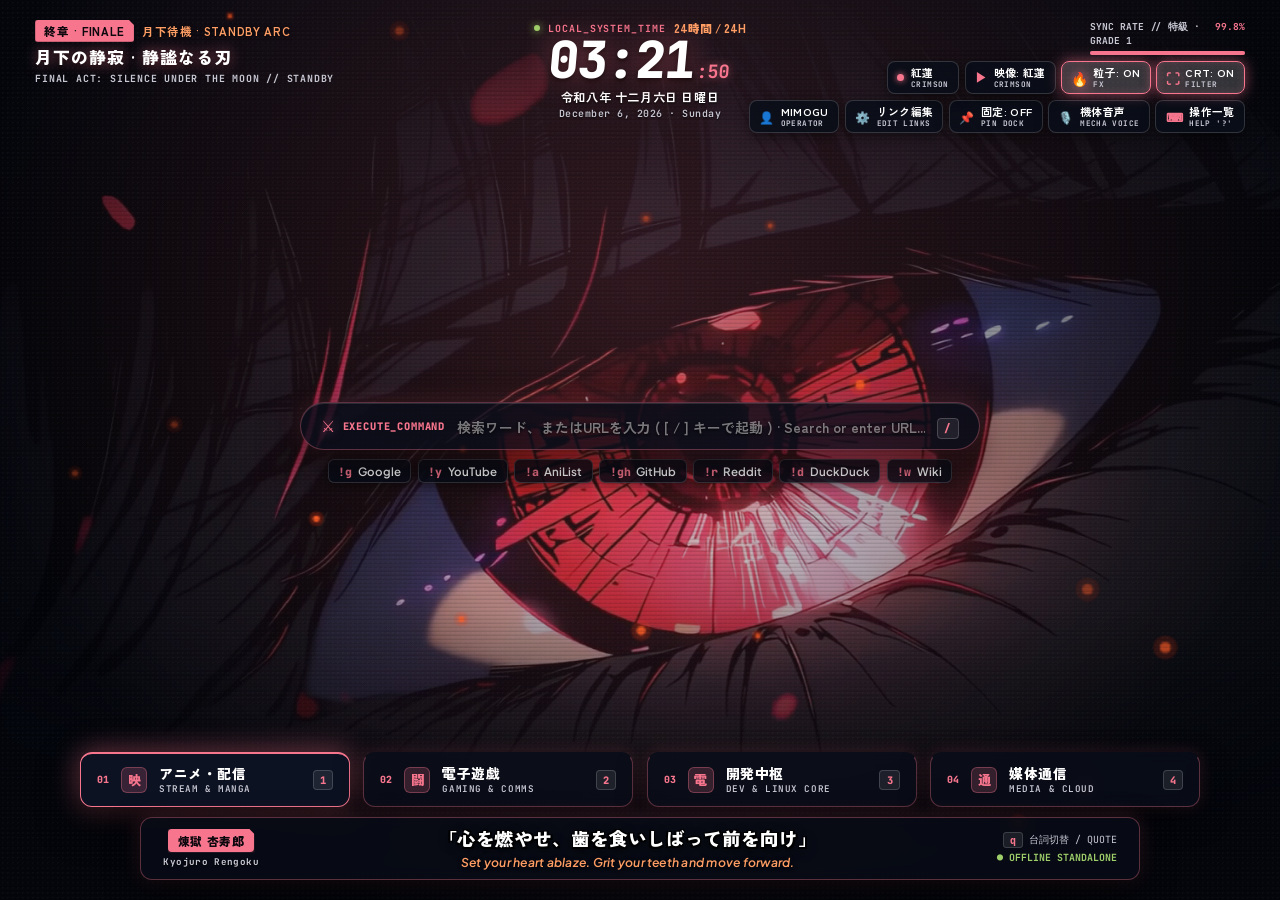
==== commit 53cf28e8: "chore: sync exact repository tree and purge remote extras" ====
--- a/index.html
+++ b/index.html
@@ -7,14 +7,14 @@
   <meta name="description" content="新世界 · SHINSEKAI - Anime Cinematic OS Startup Page" />
   <meta name="theme-color" content="#0d080e" />
   <link rel="icon" href="data:image/svg+xml,<svg xmlns='http://www.w3.org/2000/svg' viewBox='0 0 100 100'><text y='.9em' font-size='90'>⚔️</text></svg>" />
-  <link rel="stylesheet" href="style.css?v=2.4" />
+  <link rel="stylesheet" href="style.css?v=2.5" />
   <link rel="preconnect" href="https://fonts.googleapis.com">
   <link rel="preconnect" href="https://fonts.gstatic.com" crossorigin>
   <link rel="preconnect" href="https://www.google.com">
   <link rel="preconnect" href="https://icon.horse">
   <link rel="preload" as="style" href="https://fonts.googleapis.com/css2?family=JetBrains+Mono:wght@500;700&family=Plus+Jakarta+Sans:wght@600;800&family=Zen+Kaku+Gothic+New:wght@700;900&display=swap" onload="this.onload=null;this.rel='stylesheet'">
   <noscript><link rel="stylesheet" href="https://fonts.googleapis.com/css2?family=JetBrains+Mono:wght@500;700&family=Plus+Jakarta+Sans:wght@600;800&family=Zen+Kaku+Gothic+New:wght@700;900&display=swap"></noscript>
-  <script src="theme-core.js?v=2.4"></script>
+  <script src="theme-core.js?v=2.5"></script>
   <!-- Early Zero-Latency Theme & Profile Sync -->
   <script>
     (function() {
@@ -977,7 +977,7 @@
     </div>
   </div>
 
-  <script src="links.js?v=2.4" defer></script>
-  <script src="script.js?v=2.4" defer></script>
+  <script src="links.js?v=2.5" defer></script>
+  <script src="script.js?v=2.5" defer></script>
 </body>
 </html>
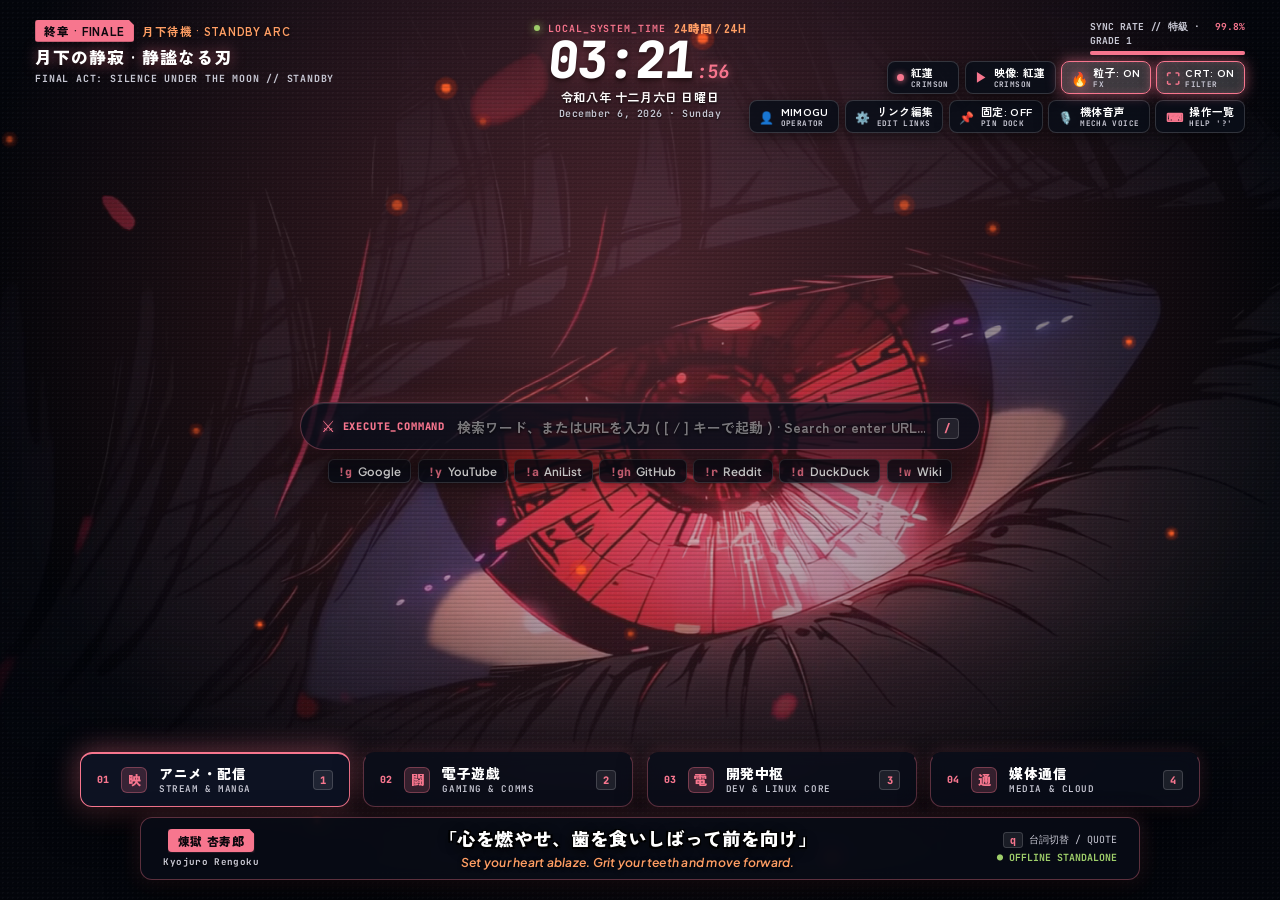
==== commit 4c2da4ce: "chore: final upgrade" ====
--- a/index.html
+++ b/index.html
@@ -7,14 +7,14 @@
   <meta name="description" content="新世界 · SHINSEKAI - Anime Cinematic OS Startup Page" />
   <meta name="theme-color" content="#0d080e" />
   <link rel="icon" href="data:image/svg+xml,<svg xmlns='http://www.w3.org/2000/svg' viewBox='0 0 100 100'><text y='.9em' font-size='90'>⚔️</text></svg>" />
-  <link rel="stylesheet" href="style.css?v=2.5" />
+  <link rel="stylesheet" href="style.css?v=2.6" />
   <link rel="preconnect" href="https://fonts.googleapis.com">
   <link rel="preconnect" href="https://fonts.gstatic.com" crossorigin>
   <link rel="preconnect" href="https://www.google.com">
   <link rel="preconnect" href="https://icon.horse">
   <link rel="preload" as="style" href="https://fonts.googleapis.com/css2?family=JetBrains+Mono:wght@500;700&family=Plus+Jakarta+Sans:wght@600;800&family=Zen+Kaku+Gothic+New:wght@700;900&display=swap" onload="this.onload=null;this.rel='stylesheet'">
   <noscript><link rel="stylesheet" href="https://fonts.googleapis.com/css2?family=JetBrains+Mono:wght@500;700&family=Plus+Jakarta+Sans:wght@600;800&family=Zen+Kaku+Gothic+New:wght@700;900&display=swap"></noscript>
-  <script src="theme-core.js?v=2.5"></script>
+  <script src="theme-core.js?v=2.6"></script>
   <!-- Early Zero-Latency Theme & Profile Sync -->
   <script>
     (function() {
@@ -30,6 +30,13 @@
         document.documentElement.setAttribute('data-theme', t);
         document.documentElement.setAttribute('data-scene', s);
         document.documentElement.setAttribute('data-tier', tier);
+
+        // Adaptive visual cost (see FX_LEVELS in script.js): Firefox defaults to 'lite'.
+        var fx = (params && params.get('fx')) || localStorage.getItem('shinsekai-fx');
+        if (fx !== 'full' && fx !== 'lite' && fx !== 'min') {
+          fx = (window.CSS && CSS.supports && CSS.supports('-moz-appearance', 'none')) ? 'lite' : 'full';
+        }
+        document.documentElement.setAttribute('data-fx', fx);
 
         var THEME_BASE_COLORS = {
           tokyonight: '#0b0f19',
@@ -91,6 +98,7 @@
             document.body.setAttribute('data-theme', t);
             document.body.setAttribute('data-scene', s);
             document.body.setAttribute('data-tier', tier);
+            document.body.setAttribute('data-fx', fx);
           }
         });
 
@@ -208,8 +216,8 @@
   <canvas id="ambient-canvas" class="ambient-canvas"></canvas>
 
   <!-- 3. RETRO ANIME CRT SCANLINES & FILM GRAIN -->
+  <!-- One combined layer (scanlines + grain) — two full-screen overlays cost double to composite over video -->
   <div class="crt-overlay" aria-hidden="true"></div>
-  <div class="grain-overlay" aria-hidden="true"></div>
 
   <!-- 4. ANIME CINEMATIC VIEWPORT -->
   <div class="cinema-viewport">
@@ -977,7 +985,7 @@
     </div>
   </div>
 
-  <script src="links.js?v=2.5" defer></script>
-  <script src="script.js?v=2.5" defer></script>
+  <script src="links.js?v=2.6" defer></script>
+  <script src="script.js?v=2.6" defer></script>
 </body>
 </html>
--- a/style.css
+++ b/style.css
@@ -46,6 +46,41 @@
   -webkit-backdrop-filter: none !important;
 }
 
+/* ─── FX LEVELS (adaptive visual cost; see FX_LEVELS in script.js) ───
+   lite: default on Firefox, and switched on automatically when the FPS
+   watchdog sees sustained low frame rates. Removes backdrop-filter from the
+   always-visible panels and the popovers. Those surfaces are already 82-96%
+   opaque, so the blur was barely visible — but it forced ~10 regions to be
+   re-blurred on every video frame. (Modal dialogs keep their blur: the
+   wallpaper is paused while they're open.)
+   min: lite + no CRT/grain overlay. Session only. */
+[data-fx="lite"] .search-capsule,
+[data-fx="lite"] .tab-blade,
+[data-fx="lite"] .hologram-drawer,
+[data-fx="lite"] .anime-subtitles-bar,
+[data-fx="lite"] .anime-popover.open,
+[data-fx="min"] .search-capsule,
+[data-fx="min"] .tab-blade,
+[data-fx="min"] .hologram-drawer,
+[data-fx="min"] .anime-subtitles-bar,
+[data-fx="min"] .anime-popover.open {
+  backdrop-filter: none;
+  -webkit-backdrop-filter: none;
+}
+
+[data-fx="min"] .crt-overlay {
+  display: none !important;
+}
+
+/* While the colour picker is being dragged: no colour transitions. ~40
+   elements use `transition: all` and reference the accent variables, so every
+   frame of a drag used to restart a 0.2 s fade on all of them. */
+html.is-tuning *,
+html.is-tuning *::before,
+html.is-tuning *::after {
+  transition: none !important;
+}
+
 [data-theme="tokyonight"],
 :root {
   --theme-base: #0b0f19;
@@ -223,24 +258,25 @@
   visibility: hidden !important;
 }
 
+/* PERF: this used to be two full-screen layers — the scrim plus an ::after
+   glow using `mix-blend-mode: screen`. A blend mode over a playing <video>
+   forces the compositor to re-blend the whole viewport on every video frame
+   (measured: ~8-10 fps in a software-composited browser, i.e. Firefox without
+   GPU compositing). The glow is now just one more background layer of the
+   same element, with plain alpha instead of a blend mode. */
 .video-scrim {
   position: absolute;
   inset: 0;
   background:
     radial-gradient(ellipse at center, rgba(4, 6, 12, 0.12) 0%, rgba(4, 6, 12, 0.68) 70%, rgba(4, 6, 12, 0.94) 100%),
     linear-gradient(to bottom, rgba(4, 6, 12, 0.88) 0%, transparent 24%, transparent 68%, rgba(4, 6, 12, 0.94) 100%);
+  /* Same look plus the accent glow, when the browser supports color-mix()
+     (all current Chrome/Edge/Firefox/Safari); otherwise the line above stays. */
+  background:
+    radial-gradient(circle at 50% 32%, color-mix(in srgb, var(--accent-glow) 55%, transparent) 0%, transparent 75%),
+    radial-gradient(ellipse at center, rgba(4, 6, 12, 0.12) 0%, rgba(4, 6, 12, 0.68) 70%, rgba(4, 6, 12, 0.94) 100%),
+    linear-gradient(to bottom, rgba(4, 6, 12, 0.88) 0%, transparent 24%, transparent 68%, rgba(4, 6, 12, 0.94) 100%);
   pointer-events: none;
-}
-
-.video-scrim::after {
-  content: '';
-  position: absolute;
-  inset: 0;
-  background: radial-gradient(circle at 50% 32%, var(--accent-glow) 0%, transparent 75%);
-  mix-blend-mode: screen;
-  opacity: 0.35;
-  pointer-events: none;
-  transition: opacity 0.4s ease;
 }
 
 /* Eco Mode (Zero-Video / Minimal RAM mode) */
@@ -277,37 +313,28 @@
      underneath it animates (60fps). Cheap GPU memory cost, meaningful
      CPU/paint savings on lower-end machines. */
   transform: translateZ(0);
-  background: repeating-linear-gradient(
-    0deg,
-    rgba(0, 0, 0, 0.13) 0px,
-    rgba(0, 0, 0, 0.13) 1px,
-    transparent 2px,
-    transparent 4px
-  );
-  opacity: 0.8;
-  transition: opacity 0.3s ease;
-}
-
-.grain-overlay {
-  position: fixed;
-  inset: 0;
-  z-index: 2;
-  pointer-events: none;
-  contain: strict;
-  transform: translateZ(0);
-  background-image: radial-gradient(rgba(255, 255, 255, 0.04) 1px, transparent 1px);
-  /* Tile size now scales with the performance tier (see TIER_CONFIG /
-     applyTierPreset in script.js) — a full-viewport 3px-tile radial
-     gradient is a large number of tiles to rasterize; 'mid' tier uses a
-     coarser 5px tile to cut that cost, matching how the particle canvas
-     already scales its own resolution per tier. */
-  background-size: var(--grain-size, 3px) var(--grain-size, 3px);
-  opacity: 0.75;
-  transition: opacity 0.3s ease;
-}
-
-body[data-grain="off"] .crt-overlay,
-body[data-grain="off"] .grain-overlay {
+  /* PERF: scanlines and film grain used to be two separate full-screen
+     overlays, each at its own opacity. Every full-screen alpha layer above a
+     playing <video> has to be re-composited on every video frame, so two cost
+     twice as much as one (measured in a software-composited browser: ~28 ->
+     ~38 fps just from merging them). They are now ONE element with two
+     backgrounds; the old per-layer opacities (0.8 and 0.75) are baked into
+     the gradient alphas so the look is unchanged.
+     Grain tile size scales with the performance tier (see TIER_CONFIG in
+     script.js): bigger tiles = fewer tiles to rasterize. */
+  background-image:
+    repeating-linear-gradient(
+      0deg,
+      rgba(0, 0, 0, 0.104) 0px,
+      rgba(0, 0, 0, 0.104) 1px,
+      transparent 2px,
+      transparent 4px
+    ),
+    radial-gradient(rgba(255, 255, 255, 0.03) 1px, transparent 1px);
+  background-size: auto, var(--grain-size, 3px) var(--grain-size, 3px);
+}
+
+body[data-grain="off"] .crt-overlay {
   opacity: 0;
   visibility: hidden;
   display: none !important;
@@ -571,12 +598,15 @@
   height: 100%;
   background: var(--accent);
   box-shadow: 0 0 8px var(--accent);
+  transform-origin: left center;
   animation: gaugeFlicker 3s infinite alternate;
 }
 
+/* PERF: this used to animate `width`, which forces a layout pass on every
+   frame for as long as the page is open. scaleX/opacity avoid layout. */
 @keyframes gaugeFlicker {
-  0%   { opacity: 0.85; width: 98.5%; }
-  100% { opacity: 1;    width: 100%; }
+  0%   { opacity: 0.85; transform: scaleX(0.987); }
+  100% { opacity: 1;    transform: scaleX(1); }
 }
 
 /* Two-tier quick tools deck for visual clarity & zero overlap */
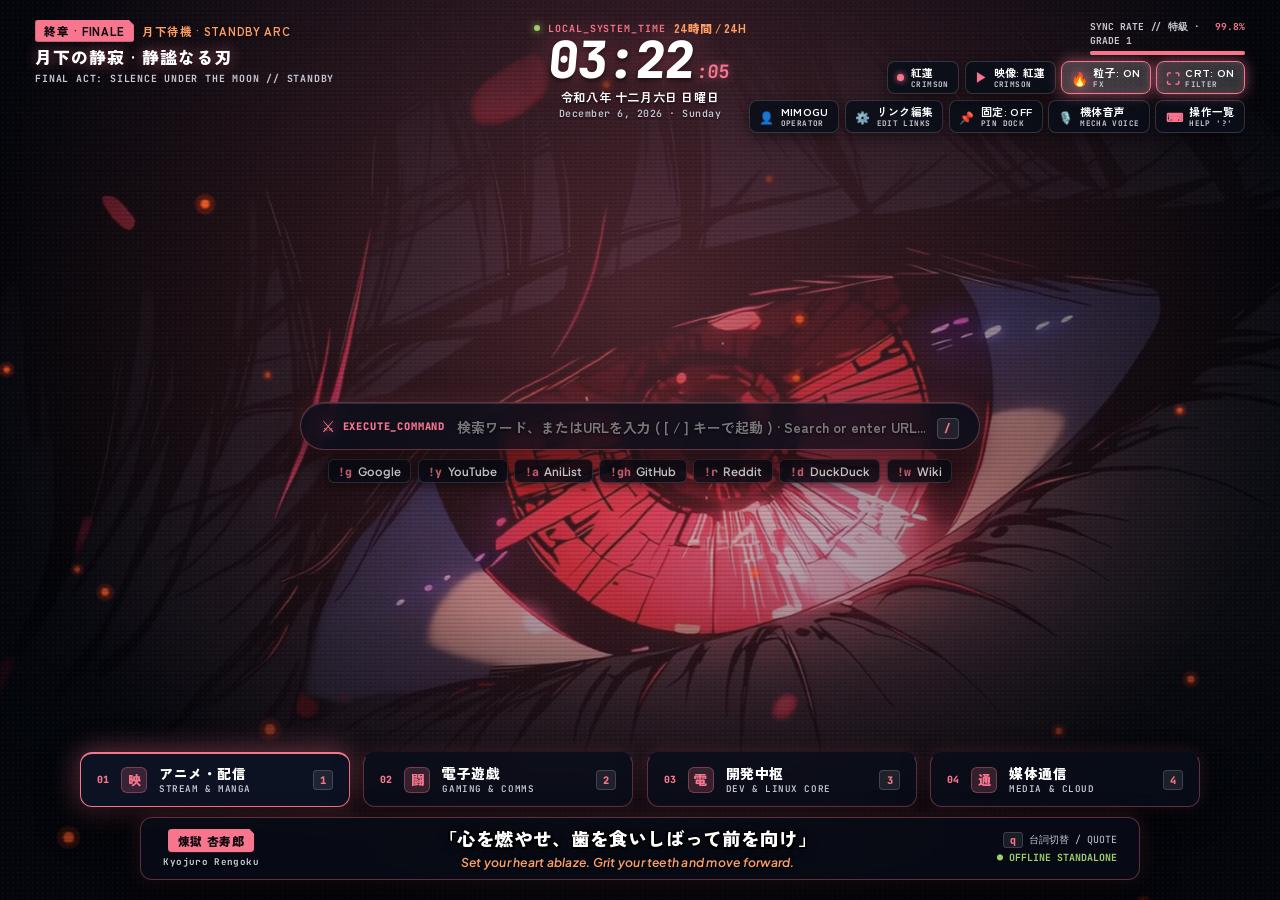
==== commit b156c445: "fix: resolve runtime exceptions, sanitized urls, and synchronize minified bundles" ====
--- a/index.html
+++ b/index.html
@@ -95,10 +95,10 @@
 
         document.addEventListener('DOMContentLoaded', function() {
           if (document.body) {
-            document.body.setAttribute('data-theme', t);
-            document.body.setAttribute('data-scene', s);
-            document.body.setAttribute('data-tier', tier);
-            document.body.setAttribute('data-fx', fx);
+            if (!document.body.getAttribute('data-theme')) document.body.setAttribute('data-theme', t);
+            if (!document.body.getAttribute('data-scene')) document.body.setAttribute('data-scene', s);
+            if (!document.body.getAttribute('data-tier')) document.body.setAttribute('data-tier', tier);
+            if (!document.body.getAttribute('data-fx')) document.body.setAttribute('data-fx', fx);
           }
         });
 
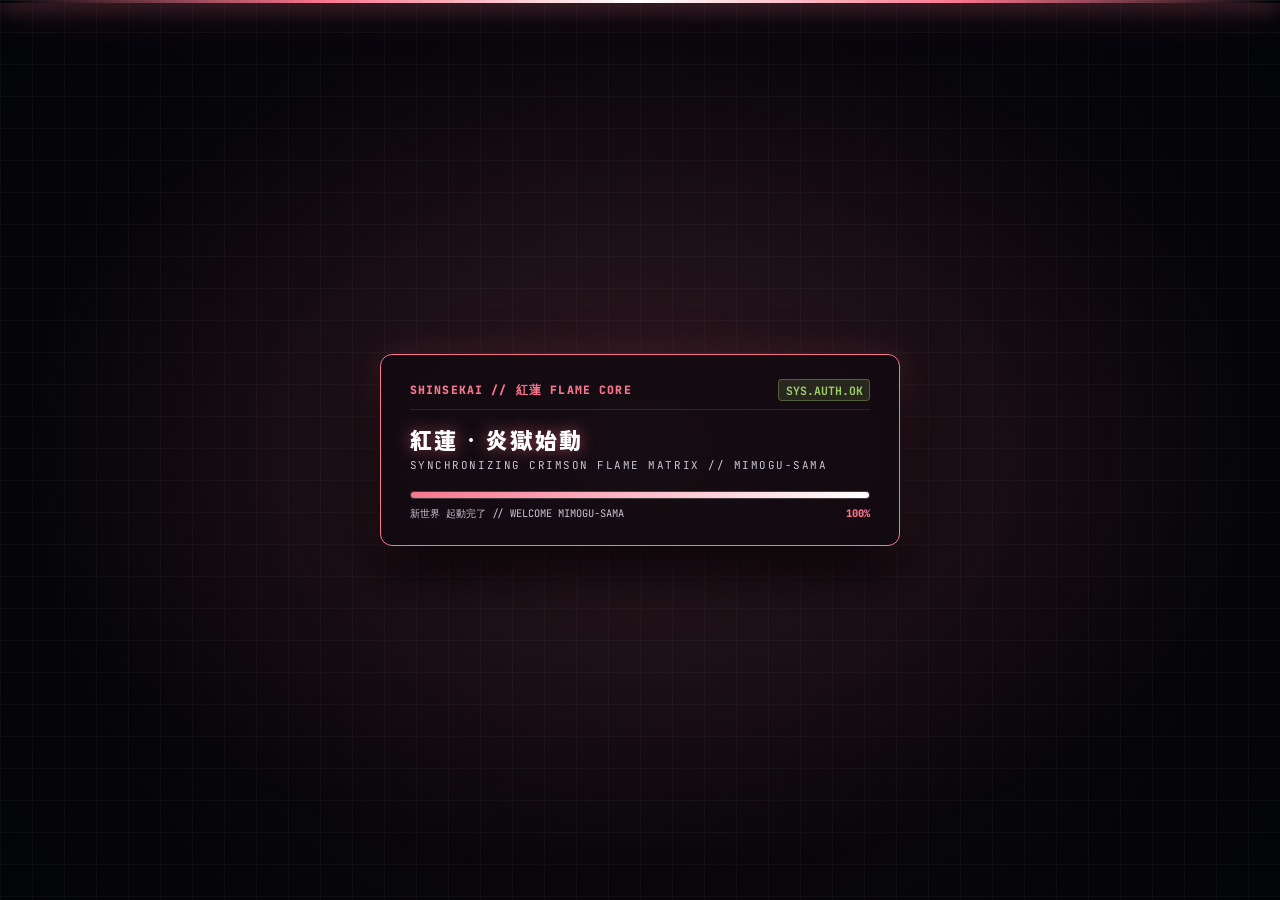
==== commit 11db8b1d: "feat: implement cyber audio synthesizer, seasonal anime radar, kiroshi reticles & focus pomodoro" ====
--- a/index.html
+++ b/index.html
@@ -576,6 +576,30 @@
                 <span class="tool-label-sub">Help '?'</span>
               </div>
             </button>
+
+            <button class="tool-pill" id="sfx-toggle-btn" title="機体音響合成・効果音切替 / Synthesized Cyber Audio SFX (Hotkey: 'm')">
+              <span class="tool-icon" id="sfx-status-icon">🔊</span>
+              <div class="tool-label-stack">
+                <span class="tool-label-main" id="sfx-status-text">音響: ON</span>
+                <span class="tool-label-sub">Synth SFX</span>
+              </div>
+            </button>
+
+            <button class="tool-pill" id="pomodoro-toggle-btn" title="修練・集中時間計測 / Shinobi Focus Pomodoro (Hotkey: 'x')">
+              <span class="tool-icon" id="pomodoro-status-icon">⏳</span>
+              <div class="tool-label-stack">
+                <span class="tool-label-main" id="pomodoro-status-text">修練: 25M</span>
+                <span class="tool-label-sub" id="pomodoro-status-sub">Focus</span>
+              </div>
+            </button>
+
+            <button class="tool-pill" id="radar-toggle-btn" title="最新アニメ放送レーダー / Seasonal Anime Radar">
+              <span class="tool-icon">📡</span>
+              <div class="tool-label-stack">
+                <span class="tool-label-main">アニメ探知</span>
+                <span class="tool-label-sub">Radar</span>
+              </div>
+            </button>
           </div>
         </div>
       </div>
@@ -954,6 +978,20 @@
               </td>
             </tr>
             <tr>
+              <td><span class="shortcut-kbd">m</span></td>
+              <td>
+                <div class="shortcut-action">Cyber SFX Haptics</div>
+                <div class="shortcut-desc">シンセサイザー操作音切替 / Synthesized Web Audio SFX toggle</div>
+              </td>
+            </tr>
+            <tr>
+              <td><span class="shortcut-kbd">x</span></td>
+              <td>
+                <div class="shortcut-action">Shinobi Pomodoro</div>
+                <div class="shortcut-desc">修練・瞑想タイマー開始・停止 / Focus session timer start/pause</div>
+              </td>
+            </tr>
+            <tr>
               <td><span class="shortcut-kbd">1</span> - <span class="shortcut-kbd">4</span></td>
               <td>
                 <div class="shortcut-action">Deploy Sector</div>
@@ -985,6 +1023,36 @@
     </div>
   </div>
 
+  <!-- 8. SEASONAL ANIME RADAR MODAL -->
+  <div class="link-editor-backdrop" id="radar-modal" aria-hidden="true">
+    <div class="link-editor-dialog radar-dialog" style="max-width: 820px;">
+      <div class="editor-header">
+        <div class="editor-header-left">
+          <span class="editor-pill">ANILIST_API // TELEMETRY_RADAR</span>
+          <h2 class="editor-title">最新アニメ探知レーダー · Seasonal Anime Radar</h2>
+        </div>
+        <button class="editor-close-btn" id="radar-close-btn" title="閉じる (Esc)">✕</button>
+      </div>
+      <div class="radar-modal-body" style="padding: 1.2rem 1.5rem; max-height: 70vh; overflow-y: auto;">
+        <div class="radar-status-bar" style="display: flex; justify-content: space-between; align-items: center; margin-bottom: 1rem; padding-bottom: 0.6rem; border-bottom: 1px solid rgba(255, 255, 255, 0.08);">
+          <span class="radar-season-badge" id="radar-season-badge" style="font-family: var(--font-mono); font-size: 0.72rem; color: var(--accent); font-weight: 700;">📡 SCANNING ANILIST SATELLITE...</span>
+          <button type="button" class="editor-btn editor-btn-secondary" id="radar-refresh-btn" style="padding: 0.3rem 0.8rem; font-size: 0.75rem;">
+            🔄 再探知 / REFRESH
+          </button>
+        </div>
+        <div class="radar-grid" id="radar-grid" style="display: grid; grid-template-columns: repeat(auto-fill, minmax(220px, 1fr)); gap: 1rem;">
+          <!-- Dynamically populated or offline fallback -->
+        </div>
+      </div>
+      <div class="editor-footer" style="padding: 0.8rem 1.4rem; justify-content: space-between; align-items: center;">
+        <span style="font-family: var(--font-mono); font-size: 0.68rem; color: var(--text-muted);">SOURCE: ANILIST GRAPHQL / ZERO TRACKING</span>
+        <button type="button" class="editor-btn editor-btn-primary" id="radar-done-btn">
+          ✕ 閉じる / CLOSE
+        </button>
+      </div>
+    </div>
+  </div>
+
   <script src="links.js?v=2.6" defer></script>
   <script src="script.js?v=2.6" defer></script>
 </body>
--- a/style.css
+++ b/style.css
@@ -1592,7 +1592,7 @@
   width: 100%;
   height: 8px;
   border-radius: 4px;
-  background: linear-gradient(to right, #ff0000 0%, #ffff00 17%, #00ff00 33%, #00ffff 50%, #0000ff 67%, #ff00ff 83%, #ff0000 100%);
+  background: linear-gradient(to right, #ff0000 0%, #ffff00 16.67%, #00ff00 33.33%, #00ffff 50%, #0000ff 66.67%, #ff00ff 83.33%, #ff0000 100%);
   outline: none;
   border: 1px solid rgba(255, 255, 255, 0.22);
   box-shadow: inset 0 1px 3px rgba(0, 0, 0, 0.6);
@@ -3714,3 +3714,327 @@
   font-size: 0.78rem;
   color: var(--text-muted);
 }
+
+/* ════════════════════════════════════════════════════════════════════════════
+   ─── 14. MECHA UPGRADES: KIROSHI RETICLES, RADAR HUD & POMODORO ───
+   ════════════════════════════════════════════════════════════════════════════ */
+
+/* Kiroshi Optical Target Reticles & Tactical Corner Brackets */
+.holo-tile::after {
+  content: '';
+  position: absolute;
+  top: 3px;
+  right: 3px;
+  width: 5px;
+  height: 5px;
+  border-top: 1.5px solid var(--accent);
+  border-right: 1.5px solid var(--accent);
+  opacity: 0.35;
+  transition: all 0.2s var(--ease-cinematic);
+  pointer-events: none;
+}
+
+.holo-tile:hover::after {
+  opacity: 1;
+  width: 9px;
+  height: 9px;
+  box-shadow: 1px -1px 6px var(--accent-glow);
+}
+
+.combat-gauge-card {
+  position: relative;
+  padding: 4px 8px;
+  background: rgba(10, 14, 26, 0.55);
+  border: 1px solid rgba(255, 255, 255, 0.08);
+  border-radius: 6px;
+  transition: border-color 0.25s ease, box-shadow 0.25s ease;
+}
+
+.combat-gauge-card::before,
+.combat-gauge-card::after {
+  content: '';
+  position: absolute;
+  width: 5px;
+  height: 5px;
+  pointer-events: none;
+  transition: all 0.25s ease;
+}
+
+.combat-gauge-card::before {
+  top: -1px;
+  left: -1px;
+  border-top: 1.5px solid var(--accent);
+  border-left: 1.5px solid var(--accent);
+}
+
+.combat-gauge-card::after {
+  bottom: -1px;
+  right: -1px;
+  border-bottom: 1.5px solid var(--accent);
+  border-right: 1.5px solid var(--accent);
+}
+
+.combat-gauge-card.focus-active {
+  border-color: var(--accent);
+  box-shadow: 0 0 16px var(--accent-soft);
+}
+
+.combat-gauge-card.focus-break {
+  border-color: #50fa7b;
+  box-shadow: 0 0 16px rgba(80, 250, 123, 0.25);
+}
+
+.combat-gauge-card.focus-break::before,
+.combat-gauge-card.focus-break::after {
+  border-color: #50fa7b;
+}
+
+.combat-gauge-card.focus-break .gauge-val {
+  color: #50fa7b;
+}
+
+.combat-gauge-card.focus-break .gauge-fill {
+  background: linear-gradient(90deg, rgba(80, 250, 123, 0.3), #50fa7b);
+  box-shadow: 0 0 8px rgba(80, 250, 123, 0.6);
+}
+
+/* Shinobi Focus Pomodoro Tool Pill */
+#pomodoro-toggle-btn.running {
+  border-color: var(--accent);
+  background: var(--accent-soft);
+  box-shadow: 0 0 14px var(--accent-glow);
+  animation: pomodoro-pulse 2s infinite ease-in-out;
+}
+
+#pomodoro-toggle-btn.break-mode {
+  border-color: #50fa7b;
+  background: rgba(80, 250, 123, 0.12);
+  box-shadow: 0 0 14px rgba(80, 250, 123, 0.3);
+}
+
+#pomodoro-toggle-btn.break-mode #pomodoro-status-text {
+  color: #50fa7b;
+}
+
+@keyframes pomodoro-pulse {
+  0%, 100% {
+    box-shadow: 0 0 10px var(--accent-soft);
+  }
+  50% {
+    box-shadow: 0 0 20px var(--accent-glow);
+  }
+}
+
+#pomodoro-status-text {
+  font-variant-numeric: tabular-nums;
+}
+
+/* Seasonal Anime Radar HUD */
+.radar-dialog {
+  width: min(840px, 95vw);
+}
+
+.radar-modal-body::-webkit-scrollbar {
+  width: 6px;
+}
+
+.radar-modal-body::-webkit-scrollbar-track {
+  background: rgba(0, 0, 0, 0.2);
+}
+
+.radar-modal-body::-webkit-scrollbar-thumb {
+  background: rgba(255, 255, 255, 0.15);
+  border-radius: 3px;
+}
+
+.radar-modal-body::-webkit-scrollbar-thumb:hover {
+  background: var(--accent);
+}
+
+.radar-grid {
+  display: grid;
+  grid-template-columns: repeat(auto-fill, minmax(230px, 1fr));
+  gap: 1.1rem;
+}
+
+.radar-card {
+  display: flex;
+  flex-direction: column;
+  background: rgba(255, 255, 255, 0.035);
+  border: 1px solid rgba(255, 255, 255, 0.09);
+  border-radius: 11px;
+  overflow: hidden;
+  text-decoration: none;
+  position: relative;
+  transition: transform 0.22s var(--ease-cinematic), border-color 0.22s ease, box-shadow 0.22s ease;
+}
+
+.radar-card::after {
+  content: '';
+  position: absolute;
+  top: 4px;
+  right: 4px;
+  width: 7px;
+  height: 7px;
+  border-top: 1.5px solid var(--accent);
+  border-right: 1.5px solid var(--accent);
+  opacity: 0.4;
+  transition: all 0.2s ease;
+  pointer-events: none;
+}
+
+.radar-card:hover {
+  transform: translateY(-4px);
+  border-color: var(--accent);
+  box-shadow: 0 14px 32px rgba(0, 0, 0, 0.75), 0 0 18px var(--accent-soft);
+}
+
+.radar-card:hover::after {
+  opacity: 1;
+  width: 12px;
+  height: 12px;
+  box-shadow: 1px -1px 8px var(--accent-glow);
+}
+
+.radar-cover-wrap {
+  width: 100%;
+  height: 140px;
+  position: relative;
+  overflow: hidden;
+  background: rgba(0, 0, 0, 0.4);
+}
+
+.radar-cover-img {
+  width: 100%;
+  height: 100%;
+  object-fit: cover;
+  transition: transform 0.35s ease;
+}
+
+.radar-card:hover .radar-cover-img {
+  transform: scale(1.06);
+}
+
+.radar-cover-gradient {
+  position: absolute;
+  inset: 0;
+  background: linear-gradient(180deg, transparent 40%, rgba(10, 14, 26, 0.95) 100%);
+  pointer-events: none;
+}
+
+.radar-score-badge {
+  position: absolute;
+  top: 8px;
+  left: 8px;
+  background: rgba(10, 14, 26, 0.88);
+  border: 1px solid var(--accent);
+  color: var(--accent);
+  padding: 2px 7px;
+  border-radius: 5px;
+  font-family: var(--font-mono);
+  font-size: 0.68rem;
+  font-weight: 800;
+  backdrop-filter: blur(4px);
+  box-shadow: 0 2px 8px rgba(0, 0, 0, 0.5);
+}
+
+.radar-ep-badge {
+  position: absolute;
+  bottom: 8px;
+  right: 8px;
+  background: rgba(0, 0, 0, 0.75);
+  border: 1px solid rgba(255, 255, 255, 0.16);
+  color: #c0caf5;
+  padding: 2px 6px;
+  border-radius: 4px;
+  font-family: var(--font-mono);
+  font-size: 0.62rem;
+  font-weight: 700;
+}
+
+.radar-info {
+  padding: 0.85rem 0.95rem;
+  display: flex;
+  flex-direction: column;
+  gap: 0.35rem;
+  flex: 1;
+}
+
+.radar-title-jp {
+  font-family: var(--font-jp);
+  font-size: 0.86rem;
+  font-weight: 700;
+  color: #ffffff;
+  line-height: 1.35;
+  display: -webkit-box;
+  -webkit-line-clamp: 1;
+  -webkit-box-orient: vertical;
+  overflow: hidden;
+}
+
+.radar-title-en {
+  font-family: var(--font-main);
+  font-size: 0.72rem;
+  color: var(--text-muted);
+  line-height: 1.3;
+  display: -webkit-box;
+  -webkit-line-clamp: 1;
+  -webkit-box-orient: vertical;
+  overflow: hidden;
+}
+
+.radar-genres {
+  display: flex;
+  flex-wrap: wrap;
+  gap: 0.3rem;
+  margin-top: 0.3rem;
+}
+
+.radar-genre-tag {
+  font-family: var(--font-mono);
+  font-size: 0.58rem;
+  font-weight: 700;
+  color: #a9b1d6;
+  background: rgba(255, 255, 255, 0.05);
+  border: 1px solid rgba(255, 255, 255, 0.08);
+  padding: 1px 5px;
+  border-radius: 3px;
+  letter-spacing: 0.03em;
+}
+
+.radar-card:hover .radar-title-jp {
+  color: var(--accent);
+}
+
+.radar-loading,
+.radar-offline-note {
+  grid-column: 1 / -1;
+  text-align: center;
+  padding: 2.5rem 1rem;
+  font-family: var(--font-mono);
+  font-size: 0.82rem;
+  color: var(--text-muted);
+  display: flex;
+  flex-direction: column;
+  align-items: center;
+  gap: 0.8rem;
+}
+
+.radar-spinner {
+  width: 28px;
+  height: 28px;
+  border: 2px solid rgba(255, 255, 255, 0.1);
+  border-top-color: var(--accent);
+  border-radius: 50%;
+  animation: radar-spin 0.8s linear infinite;
+}
+
+@keyframes radar-spin {
+  to { transform: rotate(360deg); }
+}
+
+@media (max-width: 640px) {
+  .radar-grid {
+    grid-template-columns: 1fr;
+  }
+}
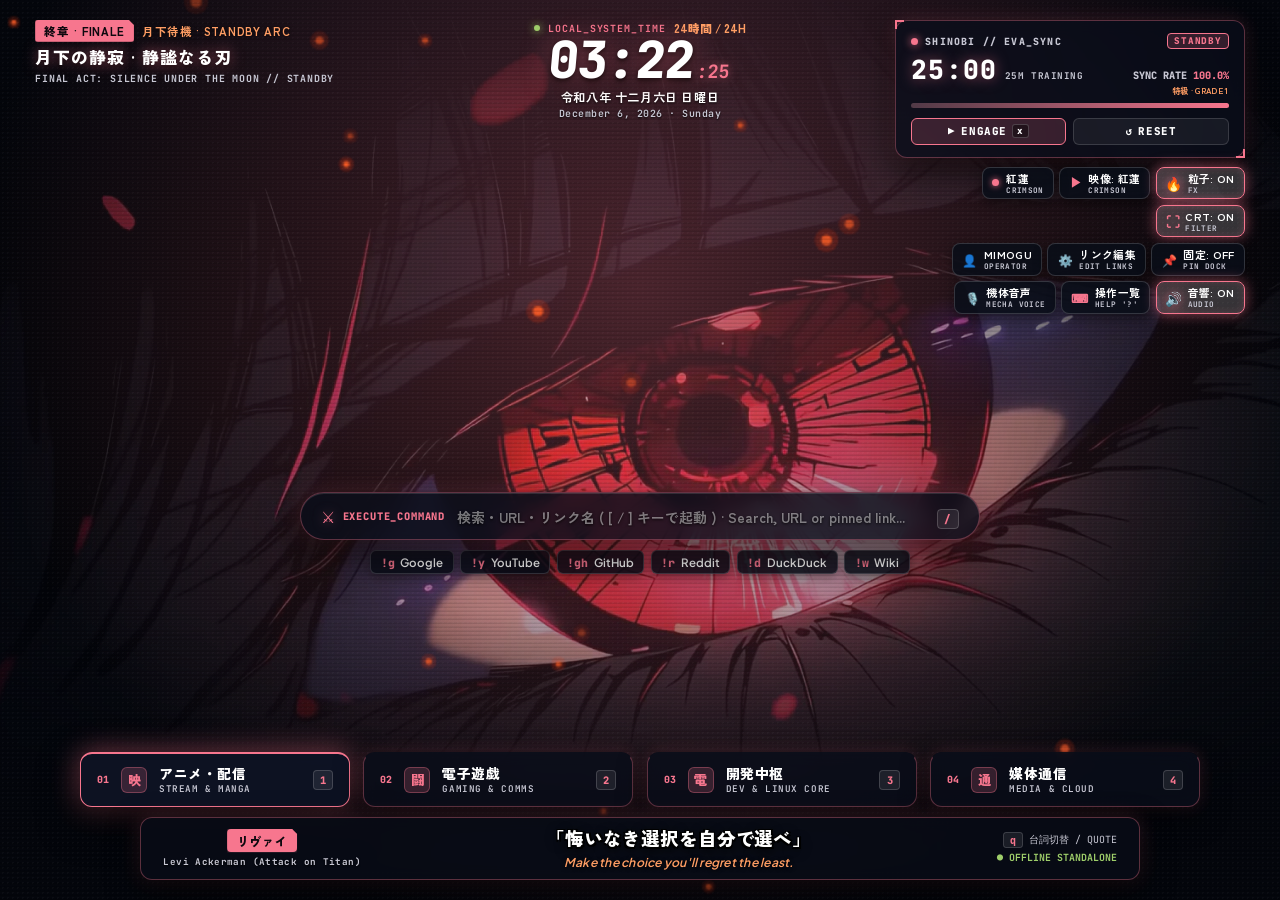
==== commit 4b410e1f: "feat: fully offline, every-device cockpit with quick launch and anime README - Self-host fonts (subs" ====
--- a/index.html
+++ b/index.html
@@ -2,114 +2,24 @@
 <html lang="ja">
 <head>
   <meta charset="UTF-8" />
-  <meta name="viewport" content="width=device-width, initial-scale=1.0" />
+  <meta name="viewport" content="width=device-width, initial-scale=1.0, viewport-fit=cover" />
   <title>shinsekai</title>
   <meta name="description" content="新世界 · SHINSEKAI - Anime Cinematic OS Startup Page" />
   <meta name="theme-color" content="#0d080e" />
-  <link rel="icon" href="data:image/svg+xml,<svg xmlns='http://www.w3.org/2000/svg' viewBox='0 0 100 100'><text y='.9em' font-size='90'>⚔️</text></svg>" />
-  <link rel="stylesheet" href="style.css?v=2.6" />
-  <link rel="preconnect" href="https://fonts.googleapis.com">
-  <link rel="preconnect" href="https://fonts.gstatic.com" crossorigin>
-  <link rel="preconnect" href="https://www.google.com">
-  <link rel="preconnect" href="https://icon.horse">
-  <link rel="preload" as="style" href="https://fonts.googleapis.com/css2?family=JetBrains+Mono:wght@500;700&family=Plus+Jakarta+Sans:wght@600;800&family=Zen+Kaku+Gothic+New:wght@700;900&display=swap" onload="this.onload=null;this.rel='stylesheet'">
-  <noscript><link rel="stylesheet" href="https://fonts.googleapis.com/css2?family=JetBrains+Mono:wght@500;700&family=Plus+Jakarta+Sans:wght@600;800&family=Zen+Kaku+Gothic+New:wght@700;900&display=swap"></noscript>
-  <script src="theme-core.js?v=2.6"></script>
-  <!-- Early Zero-Latency Theme & Profile Sync -->
-  <script>
-    (function() {
-      try {
-        document.title = 'shinsekai';
-        var params = (typeof window !== 'undefined' && window.location) ? new URLSearchParams(window.location.search) : null;
-        var t = (params && params.get('theme')) || localStorage.getItem('shinsekai-theme') || 'crimson';
-        var s = (params && params.get('scene')) || localStorage.getItem('shinsekai-scene') || 'crimson';
-        var tier = (params && params.get('tier')) || localStorage.getItem('shinsekai-tier') || 'mid';
-        if (s === 'eyes' || s === 'rengoku' || s === 'sukuna') s = 'crimson';
-        if (s === 'gojo') s = 'tokyonight';
-        if (s === 'sasuke') s = 'catppuccin';
-        document.documentElement.setAttribute('data-theme', t);
-        document.documentElement.setAttribute('data-scene', s);
-        document.documentElement.setAttribute('data-tier', tier);
-
-        // Adaptive visual cost (see FX_LEVELS in script.js): Firefox defaults to 'lite'.
-        var fx = (params && params.get('fx')) || localStorage.getItem('shinsekai-fx');
-        if (fx !== 'full' && fx !== 'lite' && fx !== 'min') {
-          fx = (window.CSS && CSS.supports && CSS.supports('-moz-appearance', 'none')) ? 'lite' : 'full';
-        }
-        document.documentElement.setAttribute('data-fx', fx);
-
-        var THEME_BASE_COLORS = {
-          tokyonight: '#0b0f19',
-          crimson: '#0d080e',
-          sakura: '#140d18',
-          catppuccin: '#11111b',
-          cyberpunk: '#040710',
-          custom: '#080c14'
-        };
-        var metaThemeColor = document.querySelector('meta[name="theme-color"]');
-        if (!metaThemeColor) {
-          metaThemeColor = document.createElement('meta');
-          metaThemeColor.setAttribute('name', 'theme-color');
-          document.head.appendChild(metaThemeColor);
-        }
-        metaThemeColor.setAttribute('content', THEME_BASE_COLORS[t] || THEME_BASE_COLORS.crimson);
-
-        if (t === 'custom' && window.SHINSEKAI_deriveThemeVars) {
-          var c = (params && (params.get('color') || params.get('hex'))) || localStorage.getItem('shinsekai-custom-theme-color') || '#a6e3a1';
-          var v = window.SHINSEKAI_deriveThemeVars(c);
-          metaThemeColor.setAttribute('content', v.themeBase);
-          var root = document.documentElement;
-          root.style.setProperty('--theme-base', v.themeBase, 'important');
-          root.style.setProperty('--accent', v.accent, 'important');
-          root.style.setProperty('--accent-glow', v.accentGlow, 'important');
-          root.style.setProperty('--accent-soft', v.accentSoft, 'important');
-          root.style.setProperty('--accent-alt', v.accentAlt, 'important');
-          root.style.setProperty('--accent-cyan', v.accentCyan, 'important');
-          root.style.setProperty('--glass-bg', v.glassBg, 'important');
-          root.style.setProperty('--glass-border', v.glassBorder, 'important');
-          root.style.setProperty('--glass-border-hover', v.glassBorderHover, 'important');
-          root.style.setProperty('--particle-color', v.particleColor, 'important');
-          root.style.setProperty('--text-main', v.textMain, 'important');
-          root.style.setProperty('--text-bright', v.textBright, 'important');
-          root.style.setProperty('--text-muted', v.textMuted, 'important');
-
-          var earlyStyle = document.createElement('style');
-          earlyStyle.id = 'shinsekai-custom-theme-vars';
-          earlyStyle.textContent = ':root[data-theme="custom"],html[data-theme="custom"],body[data-theme="custom"],[data-theme="custom"]{' +
-            '--theme-base:' + v.themeBase + ' !important;' +
-            '--accent:' + v.accent + ' !important;' +
-            '--accent-glow:' + v.accentGlow + ' !important;' +
-            '--accent-soft:' + v.accentSoft + ' !important;' +
-            '--accent-alt:' + v.accentAlt + ' !important;' +
-            '--accent-cyan:' + v.accentCyan + ' !important;' +
-            '--glass-bg:' + v.glassBg + ' !important;' +
-            '--glass-border:' + v.glassBorder + ' !important;' +
-            '--glass-border-hover:' + v.glassBorderHover + ' !important;' +
-            '--particle-color:' + v.particleColor + ' !important;' +
-            '--text-main:' + v.textMain + ' !important;' +
-            '--text-bright:' + v.textBright + ' !important;' +
-            '--text-muted:' + v.textMuted + ' !important;' +
-          '}';
-          document.head.appendChild(earlyStyle);
-        }
-
-        document.addEventListener('DOMContentLoaded', function() {
-          if (document.body) {
-            if (!document.body.getAttribute('data-theme')) document.body.setAttribute('data-theme', t);
-            if (!document.body.getAttribute('data-scene')) document.body.setAttribute('data-scene', s);
-            if (!document.body.getAttribute('data-tier')) document.body.setAttribute('data-tier', tier);
-            if (!document.body.getAttribute('data-fx')) document.body.setAttribute('data-fx', fx);
-          }
-        });
-
-        var u = (params && (params.get('user') || params.get('operator'))) || localStorage.getItem('shinsekai-operator-name') || 'MIMOGU';
-        var h = localStorage.getItem('shinsekai-operator-honorific');
-        if (h === null) h = '-SAMA';
-        var formatted = (h && h !== 'none') ? (h.startsWith('-') || h.startsWith(' ') || h.startsWith('・') ? (u + h) : (u + '-' + h)) : u;
-        window.__SHINSEKAI_OPERATOR__ = { name: u, honorific: h, formatted: formatted };
-      } catch(e) {}
-    })();
-  </script>
+  <link rel="icon" type="image/png" sizes="64x64" href="assets/app/favicon-64.png" />
+  <link rel="apple-touch-icon" href="assets/app/apple-touch-icon.png" />
+  <link rel="manifest" href="app.webmanifest" />
+  <meta name="mobile-web-app-capable" content="yes" />
+  <meta name="apple-mobile-web-app-capable" content="yes" />
+  <meta name="apple-mobile-web-app-status-bar-style" content="black-translucent" />
+  <meta name="apple-mobile-web-app-title" content="SHINSEKAI" />
+  <meta name="color-scheme" content="dark" />
+  <link rel="preload" href="assets/fonts/zen-kaku-gothic-new-900.woff2" as="font" type="font/woff2" crossorigin>
+  <link rel="preload" href="assets/fonts/jetbrains-mono-var.woff2" as="font" type="font/woff2" crossorigin>
+  <link rel="stylesheet" href="style.css?v=2.8" />
+  <script src="theme-core.js?v=2.8"></script>
+  <!-- Early zero-latency theme & profile sync (external file: MV3 extension pages block inline scripts) -->
+  <script src="boot.js?v=2.8"></script>
 </head>
 <body class="booting" data-grain="on">
 
@@ -132,13 +42,6 @@
         </div>
         <div class="boot-meta-row">
           <span class="boot-log-text" id="boot-log">INIT_CORE: MIMOGU-SAMA AUTHENTICATED</span>
-          <script>
-            try {
-              if (window.__SHINSEKAI_OPERATOR__ && window.__SHINSEKAI_OPERATOR__.formatted) {
-                document.getElementById('boot-log').textContent = 'INIT_CORE: ' + window.__SHINSEKAI_OPERATOR__.formatted + ' AUTHENTICATED';
-              }
-            } catch(e) {}
-          </script>
           <span class="boot-pct" id="boot-pct">0%</span>
         </div>
       </div>
@@ -167,48 +70,7 @@
       decoding="async"
       loading="eager"
     />
-    <script>
-    (function() {
-      try {
-        var validScenes = { crimson: 1, tokyonight: 1, sakura: 1, catppuccin: 1, cyberpunk: 1 };
-        var stored = null, storedUltra = null, storedMode = null;
-        try {
-          stored = localStorage.getItem('shinsekai-scene');
-          storedUltra = localStorage.getItem('shinsekai-ultra');
-          storedMode = localStorage.getItem('shinsekai-wallpaper-mode');
-        } catch (e) {}
-        var params = new URLSearchParams(location.search);
-        var scene = params.get('scene') || stored || 'crimson';
-        var isUltra = (params && (params.get('ultra') === '1' || params.get('hd') === '1')) || (storedUltra === 'true');
-        var mode = params.get('mode') || storedMode || 'live';
-        var aliases = { eyes: 'crimson', gojo: 'tokyonight', sasuke: 'catppuccin', rengoku: 'crimson', sukuna: 'crimson' };
-        scene = aliases[scene] || scene;
-        if (mode === 'static') {
-          document.body.setAttribute('data-wallpaper-mode', 'static');
-          var customUrl = null, customThumb = null;
-          try {
-            customUrl = localStorage.getItem('shinsekai-custom-wallpaper-url');
-            customThumb = localStorage.getItem('shinsekai-custom-wallpaper-thumb');
-          } catch(e) {}
-          var staticSrc = customUrl || customThumb || ('assets/previews/' + (validScenes[scene] ? scene : 'crimson') + '.png');
-          var staticEl = document.getElementById('bg-static');
-          if (staticEl) staticEl.src = staticSrc;
-        } else if (validScenes[scene]) {
-          document.body.setAttribute('data-wallpaper-mode', 'live');
-          var basePath = isUltra ? 'assets/animated/' : 'assets/animated/720p/';
-          document.getElementById('video-source').src = basePath + scene + '.mp4';
-        }
-        var storedParticles = null;
-        try { storedParticles = localStorage.getItem('shinsekai-particles'); } catch(e) {}
-        var partParam = params.get('particles');
-        if (partParam === '0' || partParam === 'off' || partParam === 'false' || storedParticles === 'off') {
-          document.body.setAttribute('data-particles', 'off');
-        } else {
-          document.body.setAttribute('data-particles', 'on');
-        }
-      } catch (e) {}
-    })();
-    </script>
+    <script src="boot-stage.js?v=2.8"></script>
     <div class="video-scrim"></div>
   </div>
 
@@ -256,13 +118,43 @@
 
       <!-- Right: Mission HUD & Cyber Controls -->
       <div class="hud-controls-deck">
-        <div class="combat-gauge-card">
-          <div class="gauge-meta">
-            <span class="gauge-label">SYNC RATE // 特級 · GRADE 1</span>
-            <span class="gauge-val" id="sync-val">99.8%</span>
-          </div>
-          <div class="gauge-track">
+        <div class="shinobi-focus-deck" id="shinobi-focus-deck" title="ダブルクリック・右クリックで時間設定 / Double-click or right-click to set focus &amp; break durations">
+          <div class="focus-telemetry-header">
+            <div class="focus-title-wrap">
+              <span class="focus-status-dot" id="focus-status-dot"></span>
+              <span class="focus-hud-tag">SHINOBI // EVA_SYNC</span>
+            </div>
+            <span class="focus-mode-badge" id="focus-mode-badge">STANDBY</span>
+          </div>
+
+          <div class="focus-digital-row">
+            <div class="focus-digits-box">
+              <span class="focus-digits" id="focus-time-display">25:00</span>
+              <span class="focus-target-sub" id="focus-target-sub">25M TRAINING</span>
+            </div>
+            <div class="focus-sync-box">
+              <div class="focus-sync-line">
+                <span class="focus-sync-label">SYNC RATE</span>
+                <span class="focus-sync-val" id="sync-val">99.8%</span>
+              </div>
+              <span class="focus-grade-tag">特級 · GRADE 1</span>
+            </div>
+          </div>
+
+          <div class="gauge-track focus-gauge-track">
             <div class="gauge-fill" id="gauge-fill"></div>
+          </div>
+
+          <div class="focus-actions-row">
+            <button type="button" class="focus-cmd-btn focus-cmd-primary" id="focus-toggle-btn" title="修練開始・一時停止 (Hotkey: 'x')">
+              <span class="focus-cmd-icon" id="focus-cmd-icon">▶</span>
+              <span class="focus-cmd-text" id="focus-cmd-text">ENGAGE</span>
+              <kbd class="focus-kbd">x</kbd>
+            </button>
+            <button type="button" class="focus-cmd-btn focus-cmd-secondary" id="focus-reset-btn" title="リセット / Reset">
+              <span class="focus-cmd-icon">↺</span>
+              <span class="focus-cmd-text">RESET</span>
+            </button>
           </div>
         </div>
 
@@ -581,23 +473,7 @@
               <span class="tool-icon" id="sfx-status-icon">🔊</span>
               <div class="tool-label-stack">
                 <span class="tool-label-main" id="sfx-status-text">音響: ON</span>
-                <span class="tool-label-sub">Synth SFX</span>
-              </div>
-            </button>
-
-            <button class="tool-pill" id="pomodoro-toggle-btn" title="修練・集中時間計測 / Shinobi Focus Pomodoro (Hotkey: 'x')">
-              <span class="tool-icon" id="pomodoro-status-icon">⏳</span>
-              <div class="tool-label-stack">
-                <span class="tool-label-main" id="pomodoro-status-text">修練: 25M</span>
-                <span class="tool-label-sub" id="pomodoro-status-sub">Focus</span>
-              </div>
-            </button>
-
-            <button class="tool-pill" id="radar-toggle-btn" title="最新アニメ放送レーダー / Seasonal Anime Radar">
-              <span class="tool-icon">📡</span>
-              <div class="tool-label-stack">
-                <span class="tool-label-main">アニメ探知</span>
-                <span class="tool-label-sub">Radar</span>
+                <span class="tool-label-sub">Audio</span>
               </div>
             </button>
           </div>
@@ -616,19 +492,25 @@
           type="text"
           id="command-input"
           class="command-input"
-          placeholder="検索ワード、またはURLを入力 ( [ / ] キーで起動 ) · Search or enter URL..."
+          placeholder="検索・URL・リンク名 ( [ / ] キーで起動 ) · Search, URL or pinned link..."
           autocomplete="off"
           spellcheck="false"
+          enterkeyhint="go"
+          role="combobox"
+          aria-expanded="false"
+          aria-controls="quick-launch-list"
+          aria-autocomplete="list"
+          aria-label="検索 / Search"
         />
         <div class="search-actions">
           <kbd class="key-tag">/</kbd>
         </div>
+        <div class="quick-launch" id="quick-launch-list" role="listbox" aria-label="ピン留めリンク候補 / Matching pinned links" hidden></div>
       </div>
 
       <div class="bangs-container">
         <button class="bang-chip" data-bang="!g"><span class="b-key">!g</span> Google</button>
         <button class="bang-chip" data-bang="!y"><span class="b-key">!y</span> YouTube</button>
-        <button class="bang-chip" data-bang="!a"><span class="b-key">!a</span> AniList</button>
         <button class="bang-chip" data-bang="!gh"><span class="b-key">!gh</span> GitHub</button>
         <button class="bang-chip" data-bang="!r"><span class="b-key">!r</span> Reddit</button>
         <button class="bang-chip" data-bang="!d"><span class="b-key">!d</span> DuckDuck</button>
@@ -705,12 +587,14 @@
             <input type="text" id="add-link-desc" placeholder="例: Anime Tracker & List" autocomplete="off" />
           </div>
           <div class="form-group span-seal">
-            <label>封印 / Seal & Icon</label>
+            <label>封印 / Seal &amp; Icon</label>
             <div class="seal-input-stack">
-              <span class="seal-preview-box" id="seal-preview-box" title="アイコンプレビュー / Icon Preview">
-                <img id="preview-favicon-img" class="tile-icon-img" src="" alt="" style="display:none;" />
+              <button type="button" class="seal-preview-box" id="seal-preview-box" title="クリックでアイコン画像をアップロード（オフライン保存） / Click to upload a custom icon (stored offline)">
+                <img id="preview-favicon-img" class="tile-icon-img" alt="" style="display:none;" />
                 <span id="preview-seal-fallback" class="tile-seal-text">印</span>
-              </span>
+              </button>
+              <button type="button" class="seal-icon-clear" id="clear-link-icon-btn" title="カスタムアイコンを解除 / Remove custom icon" style="display:none;">✕</button>
+              <input type="file" id="add-link-icon-file" accept="image/*" hidden />
               <input type="text" id="add-link-seal" maxlength="2" placeholder="漢字" autocomplete="off" title="アイコン取得不可時の代替漢字 / Fallback seal Kanji" />
             </div>
           </div>
@@ -827,6 +711,44 @@
             </div>
           </div>
 
+          <div class="operator-field-group" style="margin-top: 1.1rem;">
+            <label class="operator-label">
+              <span class="label-kanji">起動演出</span>
+              <span class="label-en">BOOT SEQUENCE &amp; VOICE</span>
+            </label>
+            <div class="tier-chips" id="boot-pref-chips">
+              <button type="button" class="tier-chip" data-boot="full" title="毎回フル起動演出 (1.5s) / Full boot animation on every new tab">
+                <span class="chip-main">FULL</span>
+                <span class="chip-sub">1.5s Cinematic</span>
+              </button>
+              <button type="button" class="tier-chip" data-boot="hourly" title="1時間に1回のみ演出・以降は即時表示 / Play at most once per hour, instant otherwise">
+                <span class="chip-main">1 / HOUR</span>
+                <span class="chip-sub">Then Instant</span>
+              </button>
+              <button type="button" class="tier-chip" data-boot="off" title="起動演出なし・即時表示 / Skip the boot animation entirely">
+                <span class="chip-main">OFF</span>
+                <span class="chip-sub">Instant</span>
+              </button>
+              <button type="button" class="tier-chip" id="voice-pref-btn" title="起動時の機体音声 / Play the welcome voice on boot">
+                <span class="chip-main" id="voice-pref-main">VOICE ON</span>
+                <span class="chip-sub">Boot Greeting</span>
+              </button>
+            </div>
+          </div>
+
+          <div class="operator-field-group" style="margin-top: 1.1rem;">
+            <label class="operator-label">
+              <span class="label-kanji">検索機関</span>
+              <span class="label-en">DEFAULT SEARCH ENGINE</span>
+            </label>
+            <div class="tier-chips" id="engine-chips">
+              <button type="button" class="tier-chip" data-engine="google"><span class="chip-main">GOOGLE</span><span class="chip-sub">Default</span></button>
+              <button type="button" class="tier-chip" data-engine="duckduckgo"><span class="chip-main">DDG</span><span class="chip-sub">DuckDuckGo</span></button>
+              <button type="button" class="tier-chip" data-engine="brave"><span class="chip-main">BRAVE</span><span class="chip-sub">Independent</span></button>
+              <button type="button" class="tier-chip" data-engine="startpage"><span class="chip-main">STARTPG</span><span class="chip-sub">Startpage</span></button>
+            </div>
+          </div>
+
           <div class="operator-quick-actions" style="margin-top: 1.25rem;">
             <button type="button" class="editor-btn editor-btn-accent" id="test-boot-btn" title="起動シーケンスを今すぐ再生して確認 / Play the Boot Sequence Now to Preview It">
               ▶ 起動シミュレーション / TEST BOOT
@@ -904,7 +826,7 @@
               <td style="width: 25%;"><span class="shortcut-kbd">/</span></td>
               <td>
                 <div class="shortcut-action">Katana Console</div>
-                <div class="shortcut-desc">検索バーに即座にフォーカス / Focus search console</div>
+                <div class="shortcut-desc">検索・URL・リンク名で瞬間移動 (↑↓ + Enter) / Search, URL, or type a pinned link name to jump</div>
               </td>
             </tr>
             <tr>
@@ -1023,37 +945,7 @@
     </div>
   </div>
 
-  <!-- 8. SEASONAL ANIME RADAR MODAL -->
-  <div class="link-editor-backdrop" id="radar-modal" aria-hidden="true">
-    <div class="link-editor-dialog radar-dialog" style="max-width: 820px;">
-      <div class="editor-header">
-        <div class="editor-header-left">
-          <span class="editor-pill">ANILIST_API // TELEMETRY_RADAR</span>
-          <h2 class="editor-title">最新アニメ探知レーダー · Seasonal Anime Radar</h2>
-        </div>
-        <button class="editor-close-btn" id="radar-close-btn" title="閉じる (Esc)">✕</button>
-      </div>
-      <div class="radar-modal-body" style="padding: 1.2rem 1.5rem; max-height: 70vh; overflow-y: auto;">
-        <div class="radar-status-bar" style="display: flex; justify-content: space-between; align-items: center; margin-bottom: 1rem; padding-bottom: 0.6rem; border-bottom: 1px solid rgba(255, 255, 255, 0.08);">
-          <span class="radar-season-badge" id="radar-season-badge" style="font-family: var(--font-mono); font-size: 0.72rem; color: var(--accent); font-weight: 700;">📡 SCANNING ANILIST SATELLITE...</span>
-          <button type="button" class="editor-btn editor-btn-secondary" id="radar-refresh-btn" style="padding: 0.3rem 0.8rem; font-size: 0.75rem;">
-            🔄 再探知 / REFRESH
-          </button>
-        </div>
-        <div class="radar-grid" id="radar-grid" style="display: grid; grid-template-columns: repeat(auto-fill, minmax(220px, 1fr)); gap: 1rem;">
-          <!-- Dynamically populated or offline fallback -->
-        </div>
-      </div>
-      <div class="editor-footer" style="padding: 0.8rem 1.4rem; justify-content: space-between; align-items: center;">
-        <span style="font-family: var(--font-mono); font-size: 0.68rem; color: var(--text-muted);">SOURCE: ANILIST GRAPHQL / ZERO TRACKING</span>
-        <button type="button" class="editor-btn editor-btn-primary" id="radar-done-btn">
-          ✕ 閉じる / CLOSE
-        </button>
-      </div>
-    </div>
-  </div>
-
-  <script src="links.js?v=2.6" defer></script>
-  <script src="script.js?v=2.6" defer></script>
+  <script src="links.js?v=2.8" defer></script>
+  <script src="script.js?v=2.8" defer></script>
 </body>
 </html>
--- a/style.css
+++ b/style.css
@@ -3,6 +3,58 @@
    Radically Modern Living Anime World · 100% Offline Standalone
    Hardware-Accelerated Video Stage · Atmospheric Particles · Anime Subtitle HUD
    ════════════════════════════════════════════════════════════════════════════ */
+
+/* ─── 0. SELF-HOSTED FONTS (100% offline — no Google Fonts request) ───
+   Subsetted WOFF2 files in assets/fonts (SIL OFL, see LICENSE-OFL.txt).
+   Zen Kaku Gothic New ships as two files per weight: a ~95 KB core with
+   kana, punctuation and every kanji the UI itself uses, plus a JIS level-1
+   kanji extension. The extension is declared FIRST so the core (declared
+   last) is tried first; the browser only downloads the extension when
+   you type a kanji that the core doesn't contain (e.g. a custom name). */
+@font-face {
+  font-family: 'Zen Kaku Gothic New';
+  font-style: normal;
+  font-weight: 100 700; /* must match the core face exactly, or it gets picked (and downloaded) first */
+  font-display: swap;
+  src: url('assets/fonts/zen-kaku-gothic-new-700-kanji.woff2') format('woff2');
+  unicode-range: U+4E00-9FFF;
+}
+@font-face {
+  font-family: 'Zen Kaku Gothic New';
+  font-style: normal;
+  font-weight: 800 900;
+  font-display: swap;
+  src: url('assets/fonts/zen-kaku-gothic-new-900-kanji.woff2') format('woff2');
+  unicode-range: U+4E00-9FFF;
+}
+@font-face {
+  font-family: 'Zen Kaku Gothic New';
+  font-style: normal;
+  font-weight: 100 700;
+  font-display: swap;
+  src: url('assets/fonts/zen-kaku-gothic-new-700.woff2') format('woff2');
+}
+@font-face {
+  font-family: 'Zen Kaku Gothic New';
+  font-style: normal;
+  font-weight: 800 900;
+  font-display: swap;
+  src: url('assets/fonts/zen-kaku-gothic-new-900.woff2') format('woff2');
+}
+@font-face {
+  font-family: 'JetBrains Mono';
+  font-style: normal;
+  font-weight: 100 800;
+  font-display: swap;
+  src: url('assets/fonts/jetbrains-mono-var.woff2') format('woff2');
+}
+@font-face {
+  font-family: 'Plus Jakarta Sans';
+  font-style: normal;
+  font-weight: 200 800;
+  font-display: swap;
+  src: url('assets/fonts/plus-jakarta-sans-var.woff2') format('woff2');
+}
 
 /* ─── 1. ANIME COLOR THEMES ─── */
 :root {
@@ -15,8 +67,8 @@
      page CSS), but it removes the jarring white flash. */
   color-scheme: dark;
   --font-main: 'Plus Jakarta Sans', system-ui, -apple-system, sans-serif;
-  --font-mono: 'JetBrains Mono', monospace;
-  --font-jp: 'Zen Kaku Gothic New', sans-serif;
+  --font-mono: 'JetBrains Mono', ui-monospace, 'SF Mono', Consolas, monospace;
+  --font-jp: 'Zen Kaku Gothic New', 'Hiragino Sans', 'Yu Gothic UI', 'Noto Sans CJK JP', 'Noto Sans JP', sans-serif;
   --ease-cinematic: cubic-bezier(0.16, 1, 0.3, 1);
   --ease-spring: cubic-bezier(0.34, 1.56, 0.64, 1);
   --blur-px: 16px;
@@ -556,57 +608,289 @@
   display: flex;
   flex-direction: column;
   align-items: flex-end;
-  gap: 0.42rem;
+  gap: 0.55rem;
   position: relative;
   z-index: 550;
   justify-self: end;
-}
-
-.combat-gauge-card {
+  width: 100%;
+  max-width: 21.875rem;
+}
+
+/* Shinobi Focus & EVA Telemetry Core */
+.shinobi-focus-deck {
+  width: 100%;
+  background: rgba(10, 14, 26, 0.78);
+  border: 1px solid var(--glass-border);
+  border-radius: 12px;
+  padding: 0.75rem 0.95rem;
+  box-sizing: border-box;
+  backdrop-filter: blur(var(--blur-px));
+  -webkit-backdrop-filter: blur(var(--blur-px));
+  box-shadow: 0 12px 30px rgba(0, 0, 0, 0.65), 0 0 18px var(--accent-soft);
+  position: relative;
   display: flex;
   flex-direction: column;
-  gap: 0.22rem;
-  width: 155px;
-}
-
-.gauge-meta {
+  gap: 0.48rem;
+  transition: all 0.25s var(--ease-cinematic);
+}
+
+/* Tactical Kiroshi Corner Reticles */
+.shinobi-focus-deck::before,
+.shinobi-focus-deck::after {
+  content: '';
+  position: absolute;
+  width: 7px;
+  height: 7px;
+  pointer-events: none;
+  transition: all 0.25s ease;
+}
+
+.shinobi-focus-deck::before {
+  top: -1px;
+  left: -1px;
+  border-top: 2px solid var(--accent);
+  border-left: 2px solid var(--accent);
+}
+
+.shinobi-focus-deck::after {
+  bottom: -1px;
+  right: -1px;
+  border-bottom: 2px solid var(--accent);
+  border-right: 2px solid var(--accent);
+}
+
+.shinobi-focus-deck.focus-running {
+  border-color: var(--accent);
+  box-shadow: 0 14px 38px rgba(0, 0, 0, 0.8), 0 0 24px var(--accent-glow);
+}
+
+.shinobi-focus-deck.focus-break {
+  border-color: #50fa7b;
+  box-shadow: 0 14px 38px rgba(0, 0, 0, 0.8), 0 0 24px rgba(80, 250, 123, 0.35);
+}
+
+.shinobi-focus-deck.focus-break::before,
+.shinobi-focus-deck.focus-break::after {
+  border-color: #50fa7b;
+}
+
+.focus-telemetry-header {
   display: flex;
   justify-content: space-between;
-  font-family: var(--font-mono);
-  font-size: 0.60rem;
-  font-weight: 700;
-}
-
-.gauge-label {
-  color: var(--text-muted);
-}
-
-.gauge-val {
-  color: var(--accent);
-}
-
-.gauge-track {
-  width: 100%;
-  height: 4px;
-  background: rgba(255, 255, 255, 0.12);
-  border-radius: 2px;
-  overflow: hidden;
-}
-
-.gauge-fill {
-  width: 99.8%;
-  height: 100%;
+  align-items: center;
+}
+
+.focus-title-wrap {
+  display: flex;
+  align-items: center;
+  gap: 0.45rem;
+}
+
+.focus-status-dot {
+  width: 7px;
+  height: 7px;
+  border-radius: 50%;
   background: var(--accent);
   box-shadow: 0 0 8px var(--accent);
-  transform-origin: left center;
-  animation: gaugeFlicker 3s infinite alternate;
-}
-
-/* PERF: this used to animate `width`, which forces a layout pass on every
-   frame for as long as the page is open. scaleX/opacity avoid layout. */
-@keyframes gaugeFlicker {
-  0%   { opacity: 0.85; transform: scaleX(0.987); }
-  100% { opacity: 1;    transform: scaleX(1); }
+  transition: all 0.3s ease;
+}
+
+.shinobi-focus-deck.focus-running .focus-status-dot {
+  animation: focusPulse 1.2s infinite ease-in-out;
+}
+
+.shinobi-focus-deck.focus-break .focus-status-dot {
+  background: #50fa7b;
+  box-shadow: 0 0 8px #50fa7b;
+}
+
+@keyframes focusPulse {
+  0%, 100% { opacity: 0.35; transform: scale(0.9); }
+  50% { opacity: 1; transform: scale(1.3); }
+}
+
+.focus-hud-tag {
+  font-family: var(--font-mono);
+  font-size: 0.62rem;
+  font-weight: 800;
+  letter-spacing: 0.12em;
+  color: var(--text-muted);
+}
+
+.focus-mode-badge {
+  font-family: var(--font-mono);
+  font-size: 0.58rem;
+  font-weight: 800;
+  color: var(--accent);
+  background: var(--accent-soft);
+  border: 1px solid var(--accent);
+  padding: 1px 6px;
+  border-radius: 4px;
+  letter-spacing: 0.08em;
+}
+
+.shinobi-focus-deck.focus-break .focus-mode-badge {
+  color: #50fa7b;
+  background: rgba(80, 250, 123, 0.15);
+  border-color: #50fa7b;
+}
+
+.focus-digital-row {
+  display: flex;
+  justify-content: space-between;
+  align-items: baseline;
+}
+
+.focus-digits-box {
+  display: flex;
+  align-items: baseline;
+  gap: 0.45rem;
+}
+
+.focus-digits {
+  font-family: var(--font-mono);
+  font-size: 1.65rem;
+  font-weight: 800;
+  color: #ffffff;
+  letter-spacing: 0.05em;
+  font-variant-numeric: tabular-nums;
+  line-height: 1;
+  text-shadow: 0 0 14px var(--accent-glow);
+}
+
+.shinobi-focus-deck.focus-break .focus-digits {
+  color: #50fa7b;
+  text-shadow: 0 0 14px rgba(80, 250, 123, 0.6);
+}
+
+.focus-target-sub {
+  font-family: var(--font-mono);
+  font-size: 0.58rem;
+  font-weight: 700;
+  color: var(--text-muted);
+  letter-spacing: 0.06em;
+}
+
+.focus-sync-box {
+  display: flex;
+  flex-direction: column;
+  align-items: flex-end;
+  gap: 0.12rem;
+}
+
+.focus-sync-line {
+  display: flex;
+  gap: 0.35rem;
+  font-family: var(--font-mono);
+  font-size: 0.64rem;
+  font-weight: 800;
+}
+
+.focus-sync-label {
+  color: var(--text-muted);
+}
+
+.focus-sync-val {
+  color: var(--accent);
+}
+
+.shinobi-focus-deck.focus-break .focus-sync-val {
+  color: #50fa7b;
+}
+
+.focus-grade-tag {
+  font-family: var(--font-jp);
+  font-size: 0.52rem;
+  font-weight: 700;
+  color: var(--accent-cyan);
+  letter-spacing: 0.04em;
+}
+
+.focus-gauge-track {
+  width: 100%;
+  height: 5px;
+  background: rgba(255, 255, 255, 0.12);
+  border-radius: 3px;
+  overflow: hidden;
+  position: relative;
+}
+
+.focus-gauge-track .gauge-fill {
+  height: 100%;
+  width: 99.8%;
+  background: linear-gradient(90deg, var(--accent-soft), var(--accent));
+  box-shadow: 0 0 10px var(--accent-glow);
+  transition: width 0.35s ease;
+}
+
+.shinobi-focus-deck.focus-break .focus-gauge-track .gauge-fill {
+  background: linear-gradient(90deg, rgba(80, 250, 123, 0.3), #50fa7b);
+  box-shadow: 0 0 10px rgba(80, 250, 123, 0.7);
+}
+
+.focus-actions-row {
+  display: flex;
+  gap: 0.45rem;
+  margin-top: 0.1rem;
+}
+
+.focus-cmd-btn {
+  flex: 1;
+  display: flex;
+  align-items: center;
+  justify-content: center;
+  gap: 0.35rem;
+  padding: 0.35rem 0.55rem;
+  background: rgba(255, 255, 255, 0.06);
+  border: 1px solid rgba(255, 255, 255, 0.14);
+  border-radius: 6px;
+  font-family: var(--font-mono);
+  font-size: 0.68rem;
+  font-weight: 800;
+  color: #ffffff;
+  cursor: pointer;
+  letter-spacing: 0.05em;
+  transition: all 0.2s ease;
+}
+
+.focus-cmd-primary {
+  background: var(--accent-soft);
+  border-color: var(--accent);
+  color: #ffffff;
+}
+
+.focus-cmd-primary:hover {
+  background: var(--accent);
+  color: var(--theme-base);
+  box-shadow: 0 0 14px var(--accent-glow);
+}
+
+.shinobi-focus-deck.focus-break .focus-cmd-primary {
+  background: rgba(80, 250, 123, 0.2);
+  border-color: #50fa7b;
+  color: #50fa7b;
+}
+
+.shinobi-focus-deck.focus-break .focus-cmd-primary:hover {
+  background: #50fa7b;
+  color: #030806;
+}
+
+.focus-cmd-secondary:hover {
+  background: rgba(255, 255, 255, 0.14);
+  border-color: rgba(255, 255, 255, 0.3);
+  color: #ffffff;
+}
+
+.focus-kbd {
+  font-family: var(--font-mono);
+  font-size: 0.58rem;
+  font-weight: 800;
+  padding: 0 4px;
+  background: rgba(0, 0, 0, 0.4);
+  border: 1px solid rgba(255, 255, 255, 0.2);
+  border-radius: 3px;
+  color: #ffffff;
 }
 
 /* Two-tier quick tools deck for visual clarity & zero overlap */
@@ -616,12 +900,18 @@
   align-items: flex-end;
   gap: 0.35rem;
   position: relative;
-  width: auto;
+  width: 100%;
+  max-width: 21.875rem; /* 310px left the 4th visual pill (CRT) orphaned on its own row */
 }
 
 .quick-tools-row {
   display: flex;
   align-items: center;
+  justify-content: flex-end;
+  flex-wrap: wrap;
+  gap: 0.32rem;
+  width: 100%;
+}
   justify-content: flex-end;
   gap: 0.35rem;
   position: relative;
@@ -733,7 +1023,7 @@
   display: flex;
   flex-direction: column;
   gap: 0.25rem;
-  min-width: 250px;
+  min-width: 15.625rem;
   max-height: 290px;
   overflow-y: auto;
   box-shadow: 0 18px 40px rgba(0, 0, 0, 0.85), 0 0 20px var(--accent-soft);
@@ -746,15 +1036,15 @@
 }
 
 #theme-popover {
-  min-width: 300px;
-  max-width: 325px;
+  min-width: 18.75rem;
+  max-width: 20.3125rem;
   max-height: 580px;
   padding: 10px 12px;
 }
 
 #scene-popover {
-  min-width: 350px;
-  max-width: 410px;
+  min-width: 21.875rem;
+  max-width: 25.625rem;
   max-height: 520px;
   padding: 10px 12px;
 }
@@ -1459,7 +1749,7 @@
   white-space: nowrap;
   overflow: hidden;
   text-overflow: ellipsis;
-  max-width: 140px;
+  max-width: 8.75rem;
 }
 
 .spectrum-crystals-grid {
@@ -1822,7 +2112,7 @@
   align-items: center;
   gap: 0.75rem;
   width: 100%;
-  max-width: 680px;
+  max-width: 42.5rem;
   padding: 0.75rem 1.25rem;
   background: rgba(10, 14, 26, 0.82);
   border: 1px solid var(--glass-border);
@@ -1954,7 +2244,7 @@
   flex-direction: column;
   align-items: center;
   width: 100%;
-  max-width: 1120px;
+  max-width: 70rem;
   margin: 0 auto;
   gap: 0.65rem;
 }
@@ -2262,7 +2552,7 @@
   align-items: center;
   justify-content: space-between;
   width: 100%;
-  max-width: 1000px;
+  max-width: 62.5rem;
   margin: 0 auto;
   padding: 0.55rem 1.4rem;
   background: rgba(8, 12, 22, 0.88);
@@ -3094,7 +3384,32 @@
   color: var(--accent);
 }
 
-.seal-preview-box:hover {
+.seal-preview-box {
+  padding: 0;
+  cursor: pointer;
+  font: inherit;
+}
+
+.seal-icon-clear {
+  width: 22px;
+  height: 22px;
+  flex-shrink: 0;
+  padding: 0;
+  border-radius: 6px;
+  border: 1px solid var(--glass-border);
+  background: rgba(0, 0, 0, 0.35);
+  color: var(--text-muted);
+  font-size: 0.65rem;
+  cursor: pointer;
+}
+
+.seal-icon-clear:hover {
+  color: #ff6b81;
+  border-color: #ff6b81;
+}
+
+.seal-preview-box:hover,
+.seal-preview-box:focus-visible {
   border-color: var(--accent);
   box-shadow: 0 0 10px var(--accent-soft);
 }
@@ -3741,300 +4056,319 @@
   box-shadow: 1px -1px 6px var(--accent-glow);
 }
 
-.combat-gauge-card {
+
+
+/* ════════════════════════════════════════════════════════════════════════════
+   ─── 16. 瞬間移動 · QUICK LAUNCH (type a pinned link's name, Enter) ───
+   ════════════════════════════════════════════════════════════════════════════ */
+.search-capsule {
   position: relative;
-  padding: 4px 8px;
-  background: rgba(10, 14, 26, 0.55);
-  border: 1px solid rgba(255, 255, 255, 0.08);
-  border-radius: 6px;
-  transition: border-color 0.25s ease, box-shadow 0.25s ease;
-}
-
-.combat-gauge-card::before,
-.combat-gauge-card::after {
-  content: '';
+}
+
+.search-stage:has(.quick-launch:not([hidden])) {
+  z-index: 900;
+}
+
+.quick-launch {
   position: absolute;
-  width: 5px;
-  height: 5px;
-  pointer-events: none;
-  transition: all 0.25s ease;
-}
-
-.combat-gauge-card::before {
-  top: -1px;
-  left: -1px;
-  border-top: 1.5px solid var(--accent);
-  border-left: 1.5px solid var(--accent);
-}
-
-.combat-gauge-card::after {
-  bottom: -1px;
-  right: -1px;
-  border-bottom: 1.5px solid var(--accent);
-  border-right: 1.5px solid var(--accent);
-}
-
-.combat-gauge-card.focus-active {
+  top: calc(100% + 8px);
+  left: 0;
+  right: 0;
+  padding: 0.35rem;
+  display: flex;
+  flex-direction: column;
+  gap: 0.2rem;
+  background: rgba(8, 10, 20, 0.97);
+  border: 1px solid var(--glass-border);
+  border-radius: 16px;
+  box-shadow: 0 18px 42px rgba(0, 0, 0, 0.85), 0 0 22px var(--accent-soft);
+  z-index: 5;
+}
+
+.quick-launch[hidden] {
+  display: none;
+}
+
+.ql-item {
+  display: flex;
+  align-items: center;
+  gap: 0.7rem;
+  width: 100%;
+  padding: 0.45rem 0.65rem;
+  border: 1px solid transparent;
+  border-radius: 11px;
+  background: transparent;
+  color: var(--text-main);
+  font: inherit;
+  text-align: left;
+  cursor: pointer;
+}
+
+.ql-item.active,
+.ql-item:hover {
+  background: var(--accent-soft);
+  border-color: var(--glass-border-hover);
+}
+
+.ql-item .tile-seal {
+  width: 30px;
+  height: 30px;
+  flex-shrink: 0;
+}
+
+.ql-text {
+  display: flex;
+  flex-direction: column;
+  min-width: 0;
+  flex: 1;
+}
+
+.ql-title {
+  font-weight: 800;
+  font-size: 0.86rem;
+  color: var(--text-bright);
+  white-space: nowrap;
+  overflow: hidden;
+  text-overflow: ellipsis;
+}
+
+.ql-sub {
+  font-family: var(--font-mono);
+  font-size: 0.66rem;
+  color: var(--text-muted);
+  white-space: nowrap;
+  overflow: hidden;
+  text-overflow: ellipsis;
+}
+
+.ql-sector {
+  font-family: var(--font-jp);
+  font-size: 0.72rem;
+  color: var(--accent);
+  flex-shrink: 0;
+}
+
+.ql-enter {
+  font-family: var(--font-mono);
+  font-size: 0.6rem;
+  padding: 1px 6px;
+  border: 1px solid var(--glass-border);
+  border-radius: 4px;
+  color: var(--text-muted);
+  visibility: hidden;
+  flex-shrink: 0;
+}
+
+.ql-item.active .ql-enter {
+  visibility: visible;
+  color: var(--accent);
   border-color: var(--accent);
-  box-shadow: 0 0 16px var(--accent-soft);
-}
-
-.combat-gauge-card.focus-break {
-  border-color: #50fa7b;
-  box-shadow: 0 0 16px rgba(80, 250, 123, 0.25);
-}
-
-.combat-gauge-card.focus-break::before,
-.combat-gauge-card.focus-break::after {
-  border-color: #50fa7b;
-}
-
-.combat-gauge-card.focus-break .gauge-val {
-  color: #50fa7b;
-}
-
-.combat-gauge-card.focus-break .gauge-fill {
-  background: linear-gradient(90deg, rgba(80, 250, 123, 0.3), #50fa7b);
-  box-shadow: 0 0 8px rgba(80, 250, 123, 0.6);
-}
-
-/* Shinobi Focus Pomodoro Tool Pill */
-#pomodoro-toggle-btn.running {
-  border-color: var(--accent);
-  background: var(--accent-soft);
-  box-shadow: 0 0 14px var(--accent-glow);
-  animation: pomodoro-pulse 2s infinite ease-in-out;
-}
-
-#pomodoro-toggle-btn.break-mode {
-  border-color: #50fa7b;
-  background: rgba(80, 250, 123, 0.12);
-  box-shadow: 0 0 14px rgba(80, 250, 123, 0.3);
-}
-
-#pomodoro-toggle-btn.break-mode #pomodoro-status-text {
-  color: #50fa7b;
-}
-
-@keyframes pomodoro-pulse {
-  0%, 100% {
-    box-shadow: 0 0 10px var(--accent-soft);
-  }
-  50% {
-    box-shadow: 0 0 20px var(--accent-glow);
-  }
-}
-
-#pomodoro-status-text {
-  font-variant-numeric: tabular-nums;
-}
-
-/* Seasonal Anime Radar HUD */
-.radar-dialog {
-  width: min(840px, 95vw);
-}
-
-.radar-modal-body::-webkit-scrollbar {
-  width: 6px;
-}
-
-.radar-modal-body::-webkit-scrollbar-track {
-  background: rgba(0, 0, 0, 0.2);
-}
-
-.radar-modal-body::-webkit-scrollbar-thumb {
-  background: rgba(255, 255, 255, 0.15);
-  border-radius: 3px;
-}
-
-.radar-modal-body::-webkit-scrollbar-thumb:hover {
-  background: var(--accent);
-}
-
-.radar-grid {
-  display: grid;
-  grid-template-columns: repeat(auto-fill, minmax(230px, 1fr));
-  gap: 1.1rem;
-}
-
-.radar-card {
-  display: flex;
-  flex-direction: column;
-  background: rgba(255, 255, 255, 0.035);
-  border: 1px solid rgba(255, 255, 255, 0.09);
-  border-radius: 11px;
-  overflow: hidden;
-  text-decoration: none;
-  position: relative;
-  transition: transform 0.22s var(--ease-cinematic), border-color 0.22s ease, box-shadow 0.22s ease;
-}
-
-.radar-card::after {
-  content: '';
-  position: absolute;
-  top: 4px;
-  right: 4px;
-  width: 7px;
-  height: 7px;
-  border-top: 1.5px solid var(--accent);
-  border-right: 1.5px solid var(--accent);
-  opacity: 0.4;
-  transition: all 0.2s ease;
-  pointer-events: none;
-}
-
-.radar-card:hover {
-  transform: translateY(-4px);
-  border-color: var(--accent);
-  box-shadow: 0 14px 32px rgba(0, 0, 0, 0.75), 0 0 18px var(--accent-soft);
-}
-
-.radar-card:hover::after {
-  opacity: 1;
-  width: 12px;
-  height: 12px;
-  box-shadow: 1px -1px 8px var(--accent-glow);
-}
-
-.radar-cover-wrap {
-  width: 100%;
-  height: 140px;
-  position: relative;
-  overflow: hidden;
-  background: rgba(0, 0, 0, 0.4);
-}
-
-.radar-cover-img {
-  width: 100%;
-  height: 100%;
-  object-fit: cover;
-  transition: transform 0.35s ease;
-}
-
-.radar-card:hover .radar-cover-img {
-  transform: scale(1.06);
-}
-
-.radar-cover-gradient {
-  position: absolute;
-  inset: 0;
-  background: linear-gradient(180deg, transparent 40%, rgba(10, 14, 26, 0.95) 100%);
-  pointer-events: none;
-}
-
-.radar-score-badge {
-  position: absolute;
-  top: 8px;
-  left: 8px;
-  background: rgba(10, 14, 26, 0.88);
-  border: 1px solid var(--accent);
-  color: var(--accent);
-  padding: 2px 7px;
-  border-radius: 5px;
-  font-family: var(--font-mono);
-  font-size: 0.68rem;
-  font-weight: 800;
-  backdrop-filter: blur(4px);
-  box-shadow: 0 2px 8px rgba(0, 0, 0, 0.5);
-}
-
-.radar-ep-badge {
-  position: absolute;
-  bottom: 8px;
-  right: 8px;
-  background: rgba(0, 0, 0, 0.75);
-  border: 1px solid rgba(255, 255, 255, 0.16);
-  color: #c0caf5;
-  padding: 2px 6px;
-  border-radius: 4px;
-  font-family: var(--font-mono);
-  font-size: 0.62rem;
-  font-weight: 700;
-}
-
-.radar-info {
-  padding: 0.85rem 0.95rem;
-  display: flex;
-  flex-direction: column;
-  gap: 0.35rem;
-  flex: 1;
-}
-
-.radar-title-jp {
-  font-family: var(--font-jp);
-  font-size: 0.86rem;
-  font-weight: 700;
-  color: #ffffff;
-  line-height: 1.35;
-  display: -webkit-box;
-  -webkit-line-clamp: 1;
-  -webkit-box-orient: vertical;
-  overflow: hidden;
-}
-
-.radar-title-en {
-  font-family: var(--font-main);
-  font-size: 0.72rem;
+}
+
+.ql-hint {
+  font-family: var(--font-mono);
+  font-size: 0.6rem;
   color: var(--text-muted);
-  line-height: 1.3;
-  display: -webkit-box;
-  -webkit-line-clamp: 1;
-  -webkit-box-orient: vertical;
-  overflow: hidden;
-}
-
-.radar-genres {
-  display: flex;
-  flex-wrap: wrap;
-  gap: 0.3rem;
-  margin-top: 0.3rem;
-}
-
-.radar-genre-tag {
-  font-family: var(--font-mono);
-  font-size: 0.58rem;
-  font-weight: 700;
-  color: #a9b1d6;
-  background: rgba(255, 255, 255, 0.05);
-  border: 1px solid rgba(255, 255, 255, 0.08);
-  padding: 1px 5px;
-  border-radius: 3px;
-  letter-spacing: 0.03em;
-}
-
-.radar-card:hover .radar-title-jp {
-  color: var(--accent);
-}
-
-.radar-loading,
-.radar-offline-note {
-  grid-column: 1 / -1;
-  text-align: center;
-  padding: 2.5rem 1rem;
-  font-family: var(--font-mono);
-  font-size: 0.82rem;
-  color: var(--text-muted);
-  display: flex;
-  flex-direction: column;
-  align-items: center;
-  gap: 0.8rem;
-}
-
-.radar-spinner {
-  width: 28px;
-  height: 28px;
-  border: 2px solid rgba(255, 255, 255, 0.1);
-  border-top-color: var(--accent);
-  border-radius: 50%;
-  animation: radar-spin 0.8s linear infinite;
-}
-
-@keyframes radar-spin {
-  to { transform: rotate(360deg); }
-}
-
-@media (max-width: 640px) {
-  .radar-grid {
-    grid-template-columns: 1fr;
-  }
-}
+  padding: 0.25rem 0.65rem 0.1rem;
+  opacity: 0.8;
+}
+
+/* ════════════════════════════════════════════════════════════════════════════
+   ─── 17. 全端末対応 · EVERY-DEVICE LAYER ───
+   Phones, tablets, foldables, touch laptops, notched screens, TVs and 4K.
+   ════════════════════════════════════════════════════════════════════════════ */
+
+/* Notches / rounded corners / home indicators (needs viewport-fit=cover). */
+.cinema-viewport {
+  padding-top: max(1.25rem, env(safe-area-inset-top));
+  padding-right: max(2.2rem, env(safe-area-inset-right));
+  padding-bottom: max(1.25rem, env(safe-area-inset-bottom));
+  padding-left: max(2.2rem, env(safe-area-inset-left));
+}
+
+/* The cockpit is a single locked 100dvh screen on desktops. On phones,
+   portrait tablets and short landscape windows that screen is taller than
+   the viewport, and with overflow:hidden the bottom (bookmarks, quotes)
+   was simply unreachable. Let it scroll there. */
+@media (max-width: 768px), (max-height: 620px) {
+  html, body {
+    height: auto;
+    min-height: 100dvh;
+    overflow-x: hidden;
+    overflow-y: auto;
+  }
+  .cinema-viewport {
+    height: auto;
+    min-height: 100dvh;
+    gap: 1.1rem;
+    justify-content: flex-start;
+  }
+  .search-stage {
+    margin: 0.4rem 0;
+  }
+  .video-stage,
+  .ambient-canvas,
+  .crt-overlay {
+    position: fixed;
+  }
+}
+
+@media (max-width: 1100px) {
+  .cinema-viewport {
+    padding-right: max(1.2rem, env(safe-area-inset-right));
+    padding-left: max(1.2rem, env(safe-area-inset-left));
+  }
+}
+
+@media (max-width: 768px) {
+  .cinema-viewport {
+    padding-right: max(0.85rem, env(safe-area-inset-right));
+    padding-left: max(0.85rem, env(safe-area-inset-left));
+  }
+  .hud-controls-deck {
+    max-width: 100%;
+  }
+  .anime-popover {
+    max-width: calc(100vw - 24px);
+    max-height: 70dvh;
+  }
+  #theme-popover,
+  #scene-popover {
+    min-width: 0;
+    width: min(360px, calc(100vw - 24px));
+  }
+  .link-editor-dialog {
+    width: 100% !important;
+    max-width: 100% !important;
+    max-height: 100dvh !important;
+    border-radius: 14px;
+  }
+  /* 16px+ stops iOS Safari from zooming the page when an input is focused. */
+  .command-input,
+  .link-editor-dialog input[type="text"],
+  .link-editor-dialog input[type="url"] {
+    font-size: 16px;
+  }
+}
+
+@media (max-width: 420px) {
+  .quick-tools-row .tool-label-sub {
+    display: none;
+  }
+  .tool-pill {
+    padding-left: 0.5rem;
+    padding-right: 0.5rem;
+  }
+  .ql-sector {
+    display: none;
+  }
+}
+
+/* Touch screens: no hover, fat fingers. Bigger hit areas, and no hover-only
+   reveals (the bookmark drawer opens on tap and closes on a tap elsewhere). */
+@media (hover: none) and (pointer: coarse) {
+  .tool-pill,
+  .bang-chip,
+  .tab-blade,
+  .holo-tile,
+  .tier-chip,
+  .honorific-chip,
+  .editor-btn,
+  .focus-cmd-btn,
+  .ql-item {
+    min-height: 44px;
+  }
+  .pop-wallpaper-delete-btn,
+  .editor-close-btn {
+    min-width: 40px;
+    min-height: 40px;
+  }
+  .key-tag,
+  .focus-kbd,
+  .tab-hotkey,
+  .sub-controls-hint kbd {
+    display: none;
+  }
+}
+
+/* Big monitors & TVs: scale the whole rem-based cockpit up instead of
+   leaving a small HUD floating in the middle of a 4K screen. */
+@media (min-width: 2200px) and (min-height: 1100px) {
+  html { font-size: 20px; }
+}
+@media (min-width: 3000px) and (min-height: 1500px) {
+  html { font-size: 26px; }
+}
+
+/* Keyboard users: visible focus ring everywhere (mouse clicks unaffected). */
+:focus-visible {
+  outline: 2px solid var(--accent);
+  outline-offset: 2px;
+}
+
+/* Windows High Contrast / forced colours: keep panels readable. */
+@media (forced-colors: active) {
+  .tool-pill,
+  .search-capsule,
+  .holo-tile,
+  .tab-blade {
+    border: 1px solid CanvasText;
+  }
+}
+
+/* Phones: stack the subtitle bar (speaker, then the quote at full width)
+   instead of squeezing the line into a narrow middle column. */
+@media (max-width: 600px) {
+  .anime-subtitles-bar {
+    flex-direction: column;
+    align-items: stretch;
+    gap: 0.35rem;
+    text-align: center;
+  }
+  .sub-speaker-box {
+    flex-direction: row;
+    justify-content: center;
+    align-items: center;
+    gap: 0.5rem;
+  }
+  .sub-controls-hint {
+    display: none;
+  }
+}
+
+/* Phones / short screens: the dialogs scroll as ONE page. As a fixed-height
+   flex column the pinned-links list was squeezed down to a few pixels. */
+@media (max-width: 768px), (max-height: 620px) {
+  .link-editor-dialog {
+    overflow-y: auto;
+    -webkit-overflow-scrolling: touch;
+  }
+  .link-editor-dialog > * {
+    flex-shrink: 0;
+  }
+  .editor-links-container {
+    max-height: none;
+    overflow: visible;
+    flex: none;
+  }
+  .operator-modal-body,
+  .shortcuts-modal-body {
+    max-height: none !important;
+    overflow: visible !important;
+  }
+}
+
+@media (max-width: 600px) {
+  .editor-link-card {
+    flex-wrap: wrap;
+    gap: 0.5rem;
+  }
+  .editor-link-main {
+    flex: 1 1 100%;
+    min-width: 0;
+  }
+  .editor-link-actions {
+    flex: 1 1 100%;
+    justify-content: flex-end;
+  }
+}
